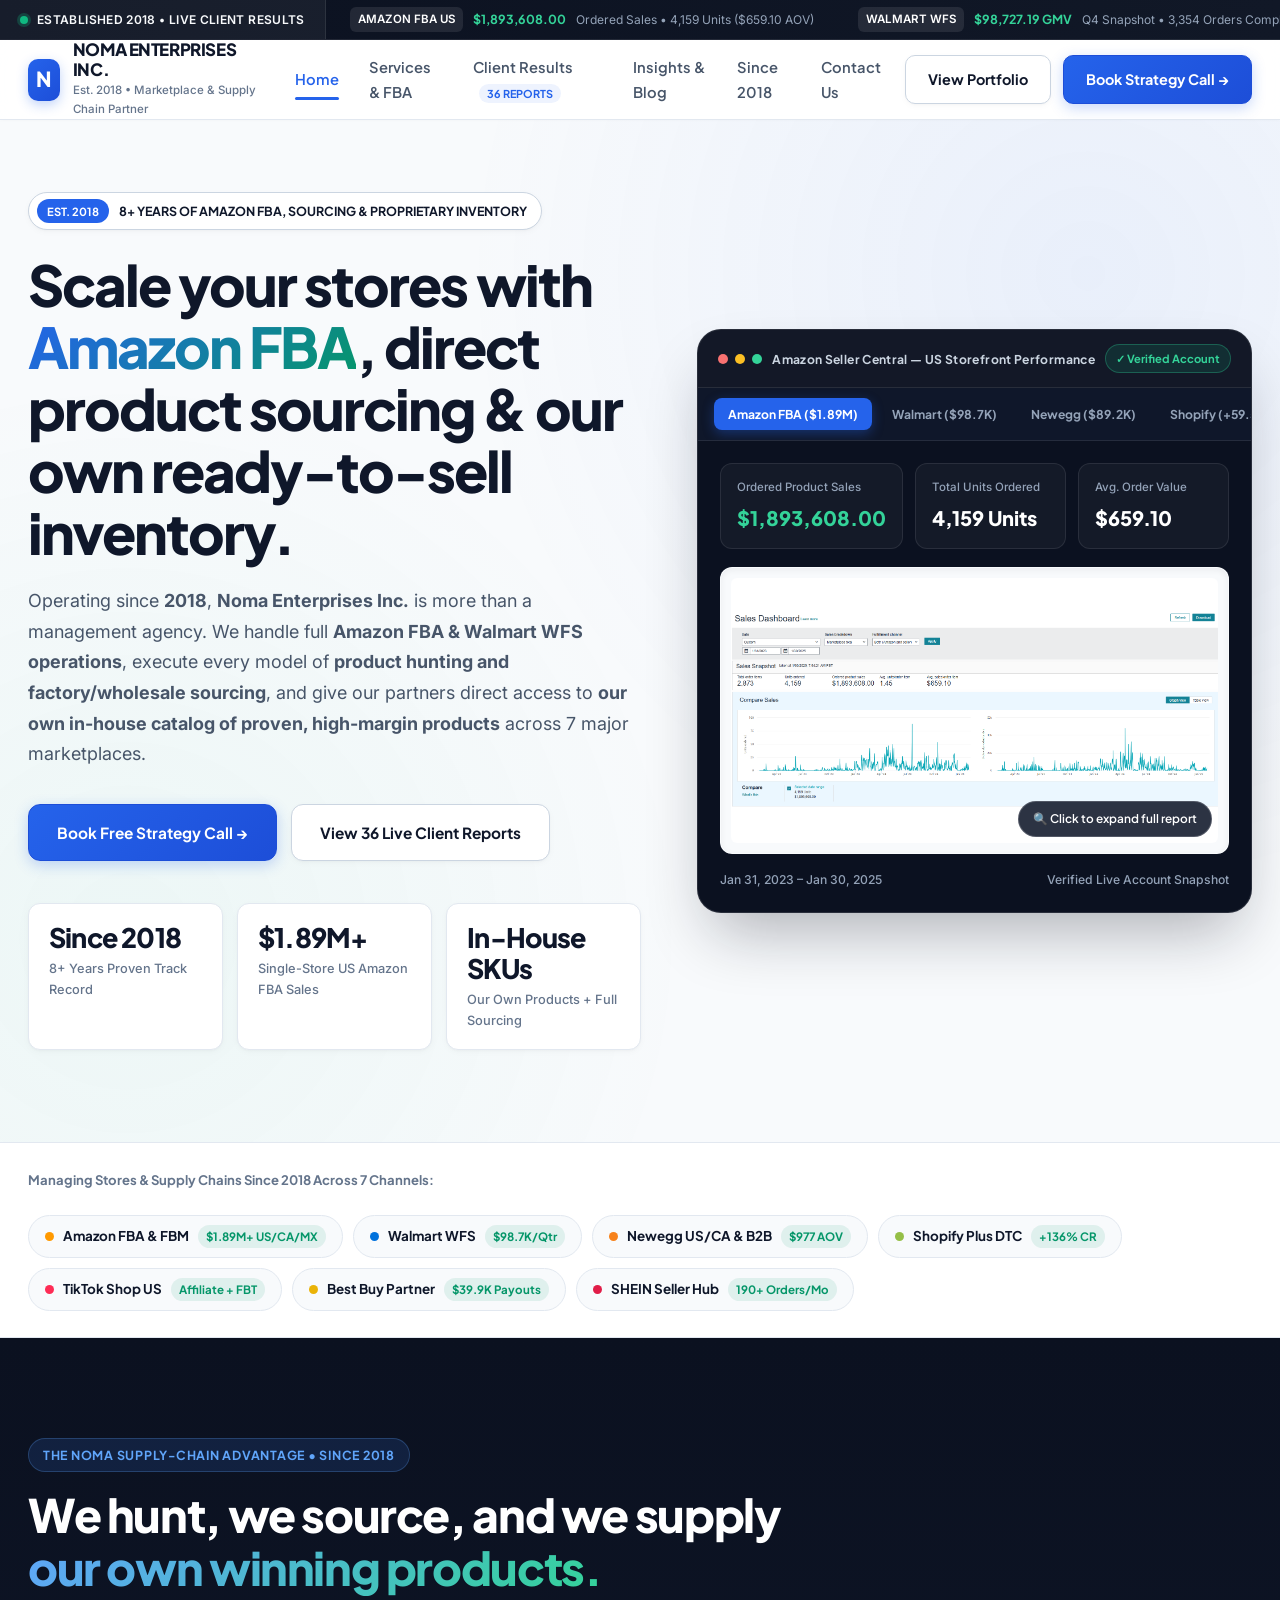
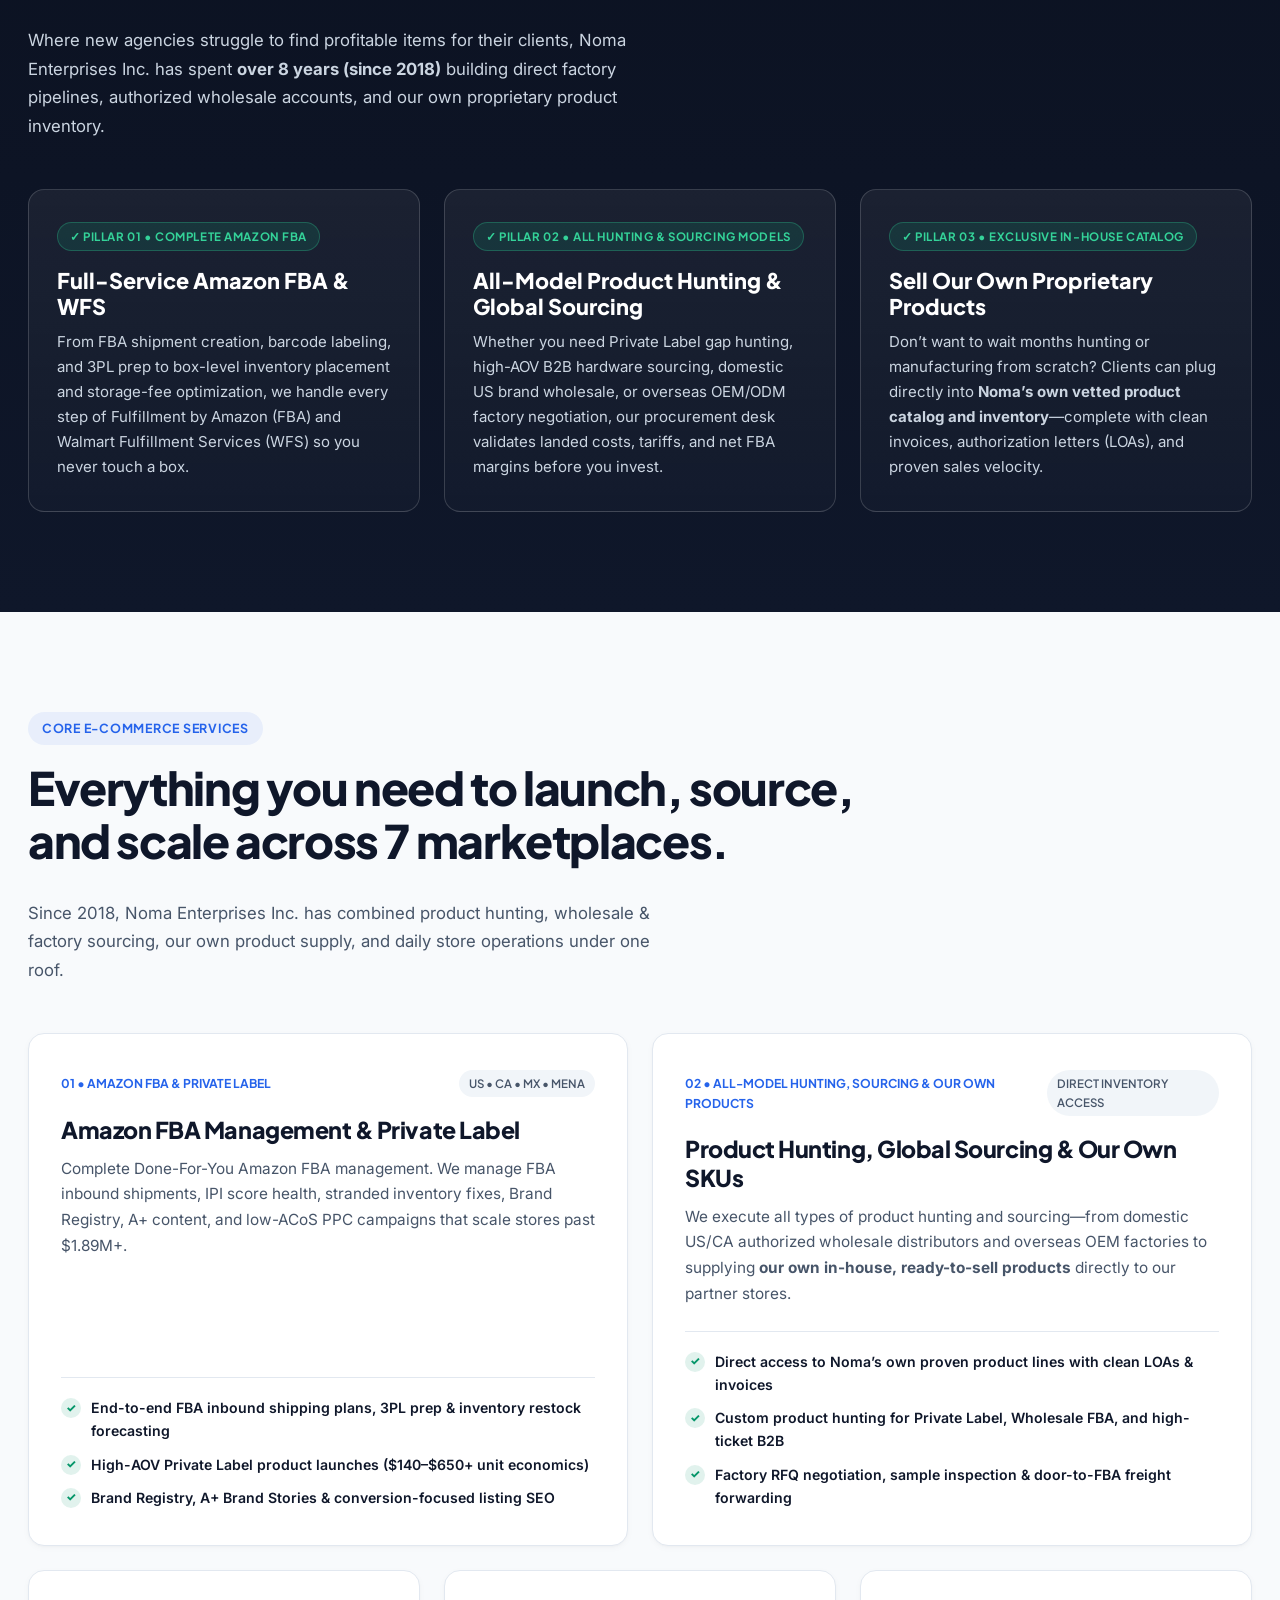
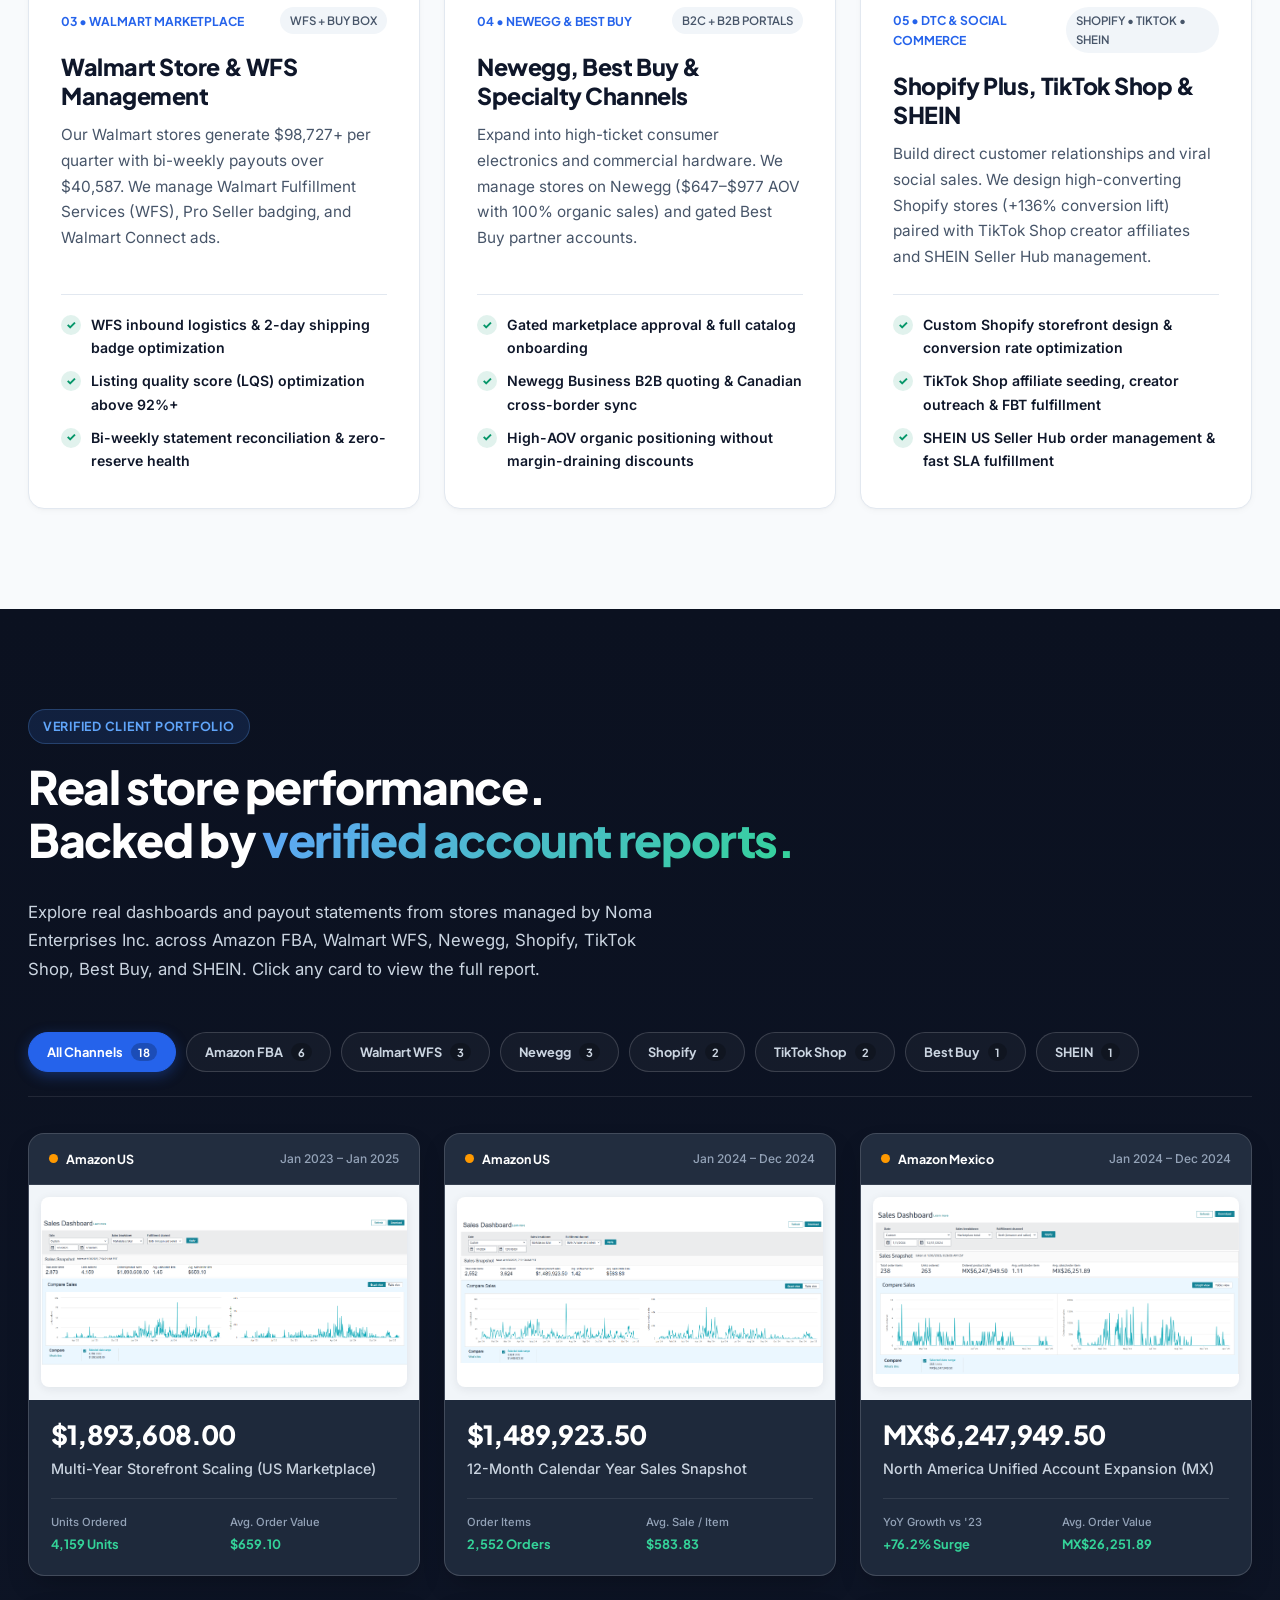
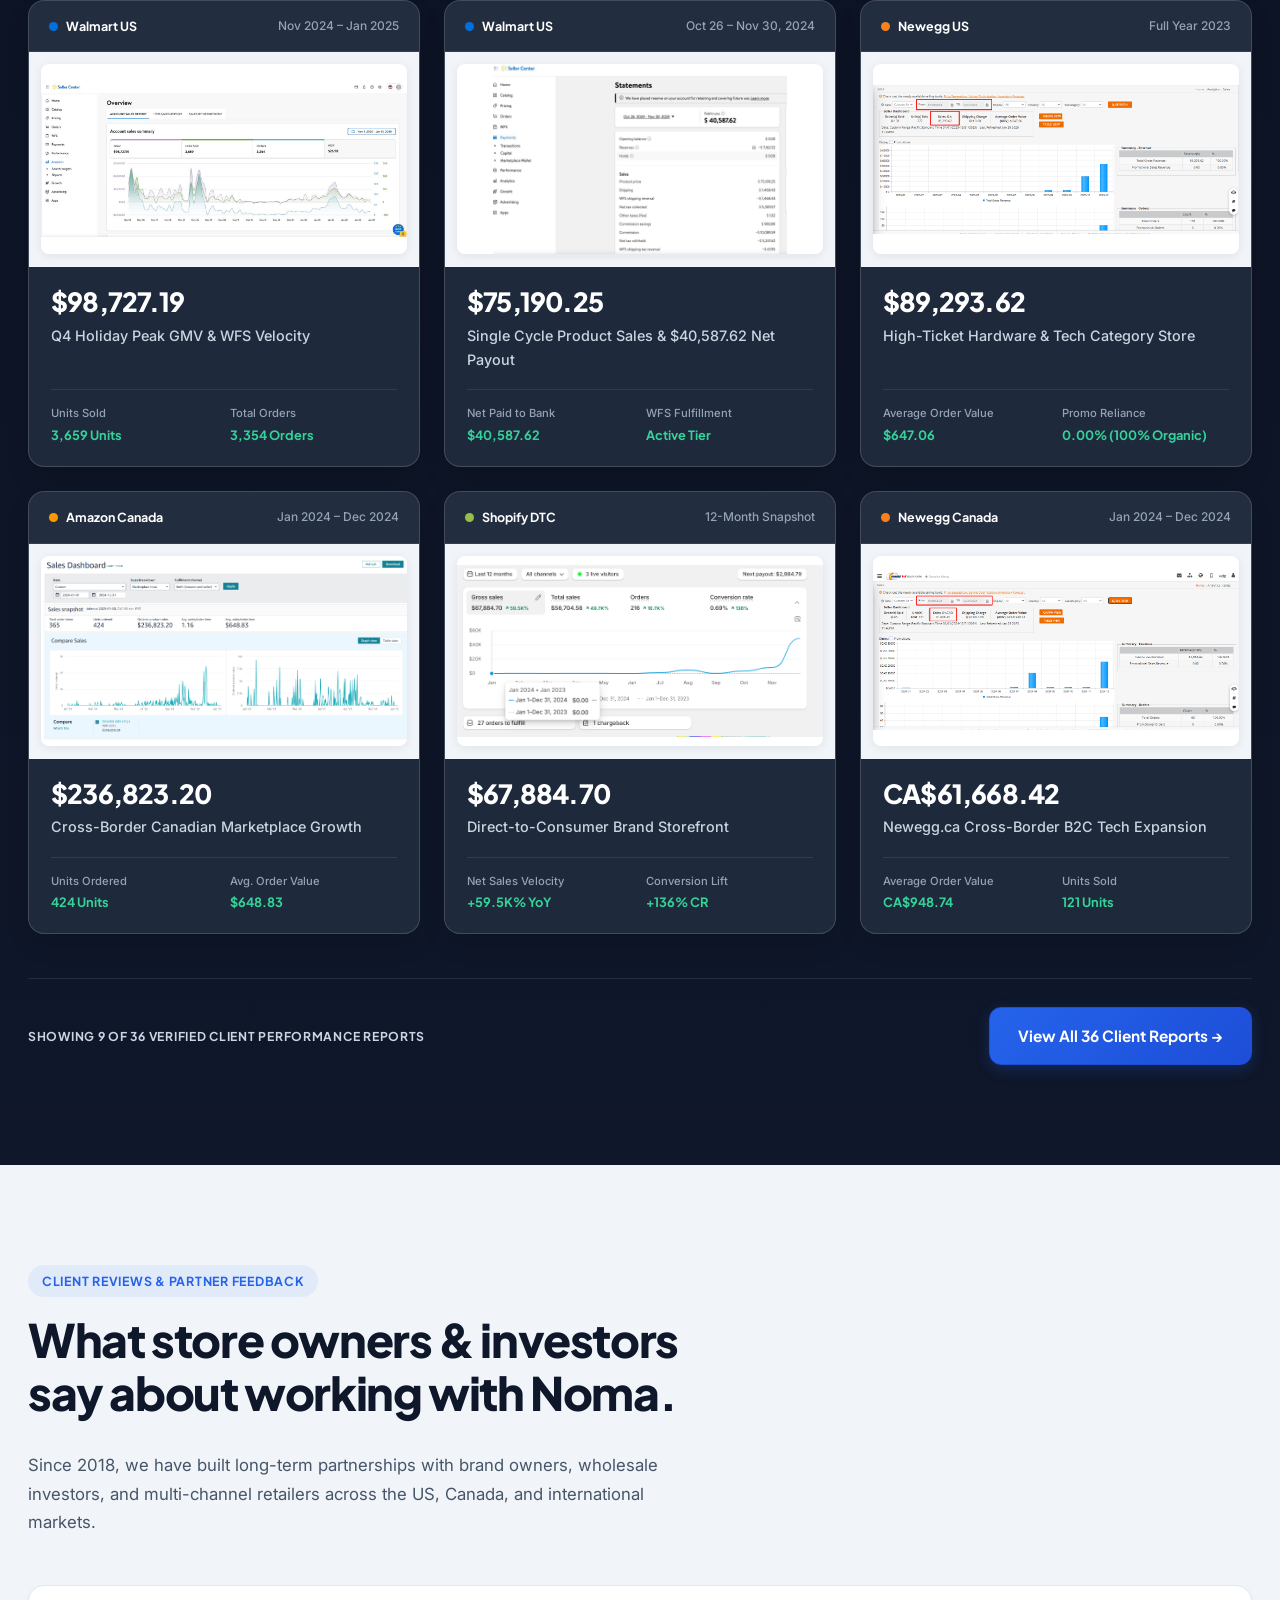
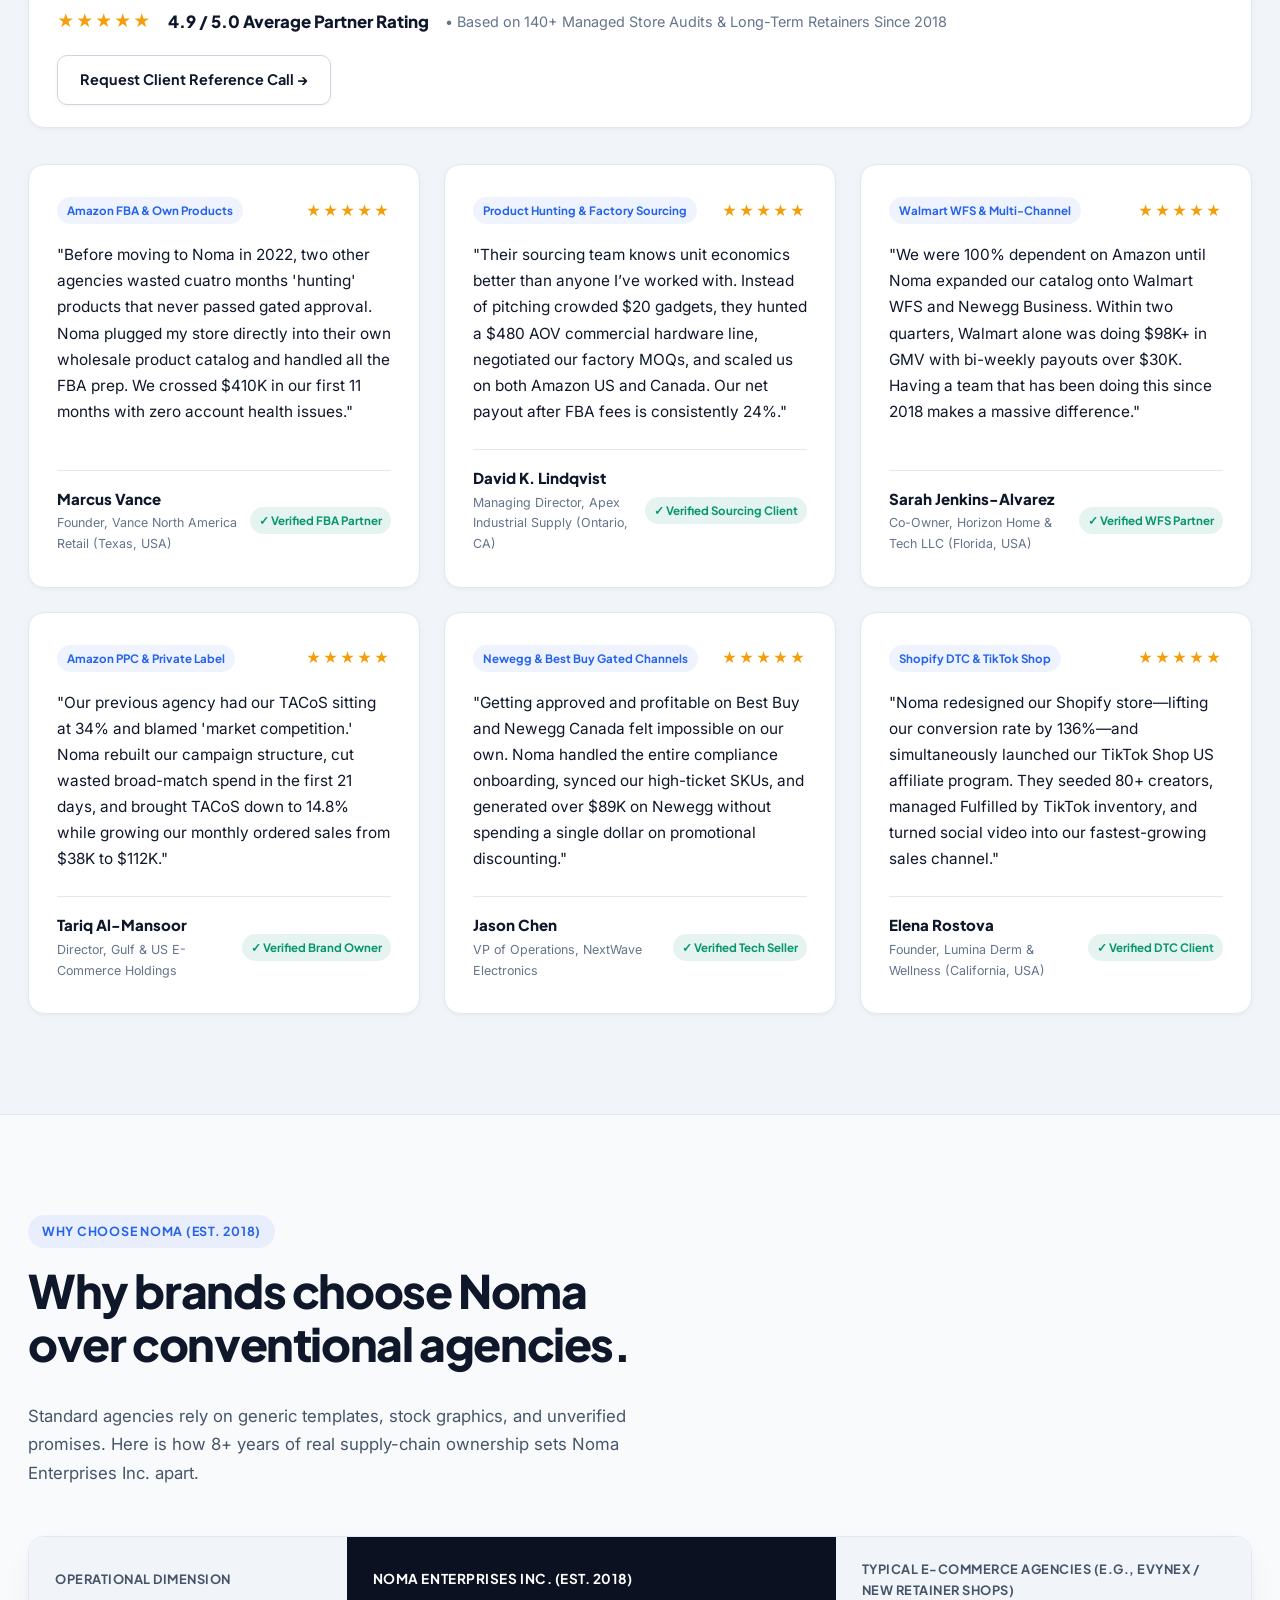
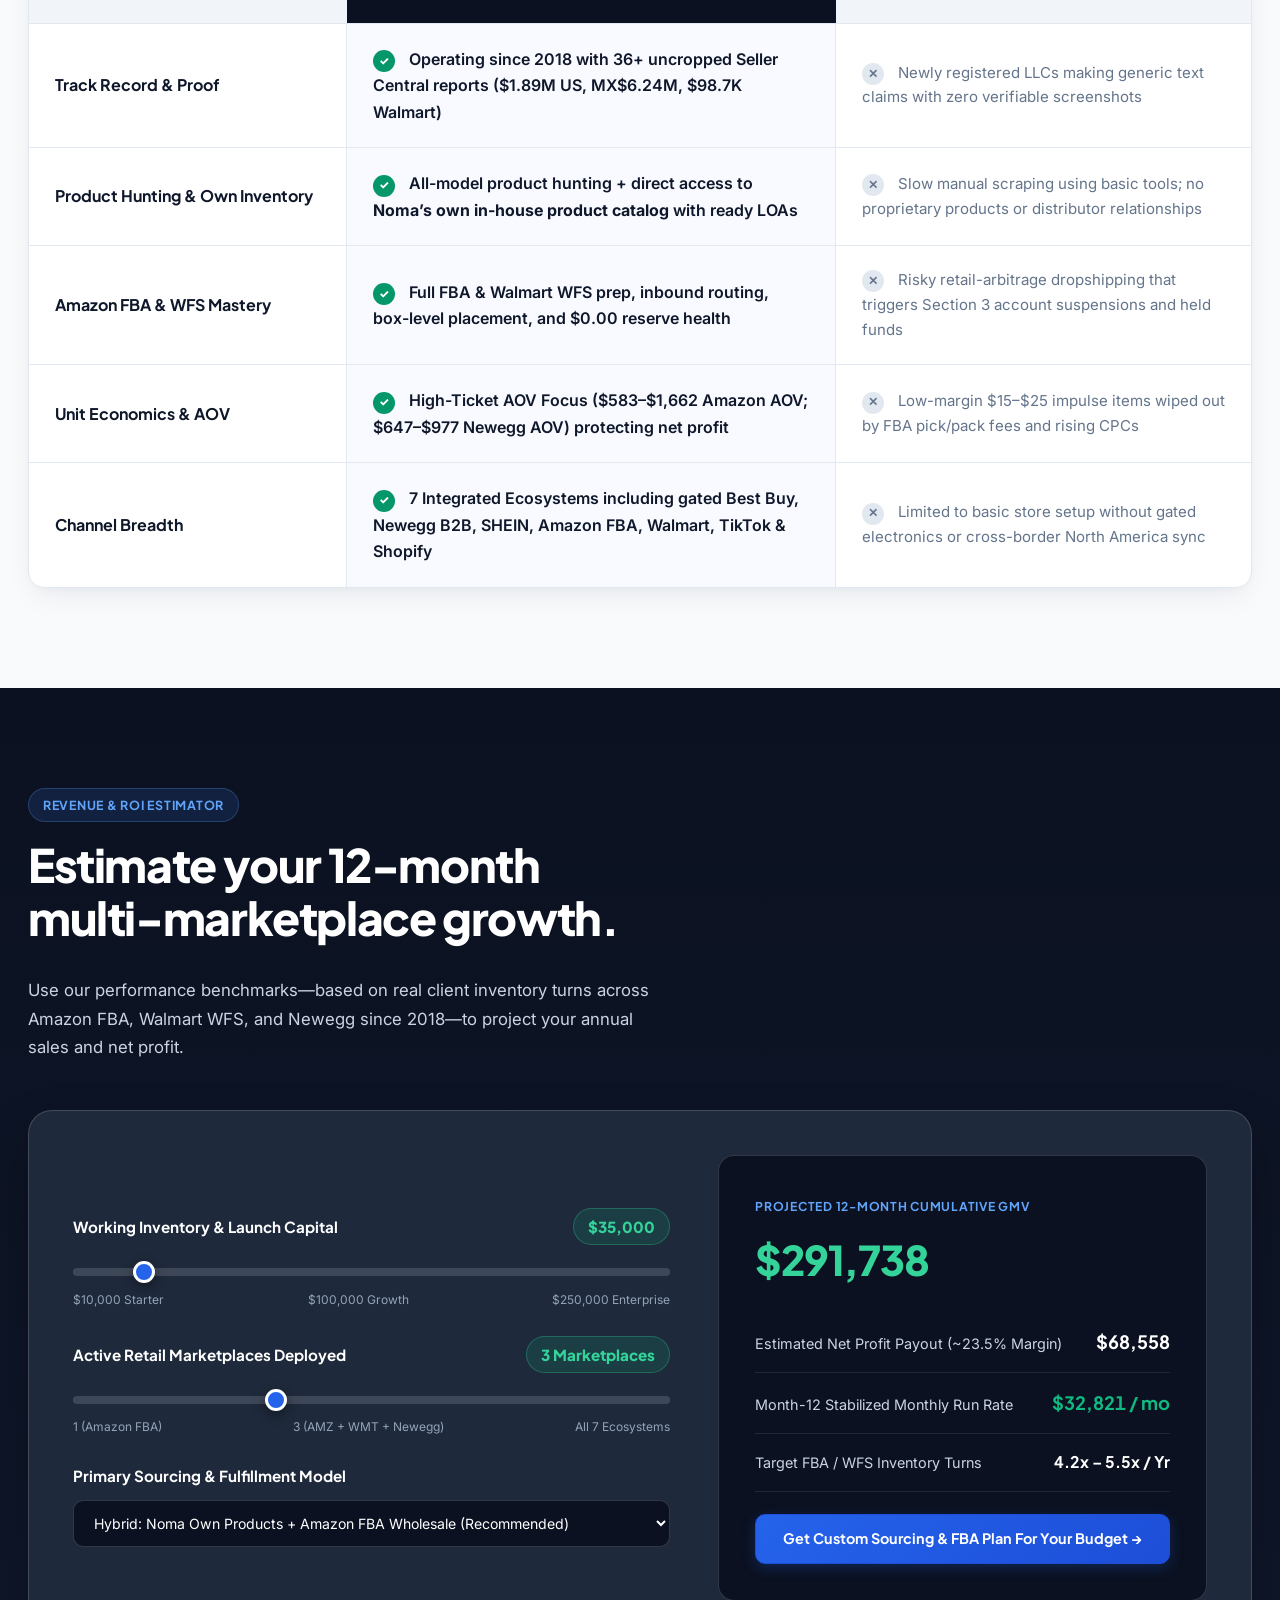
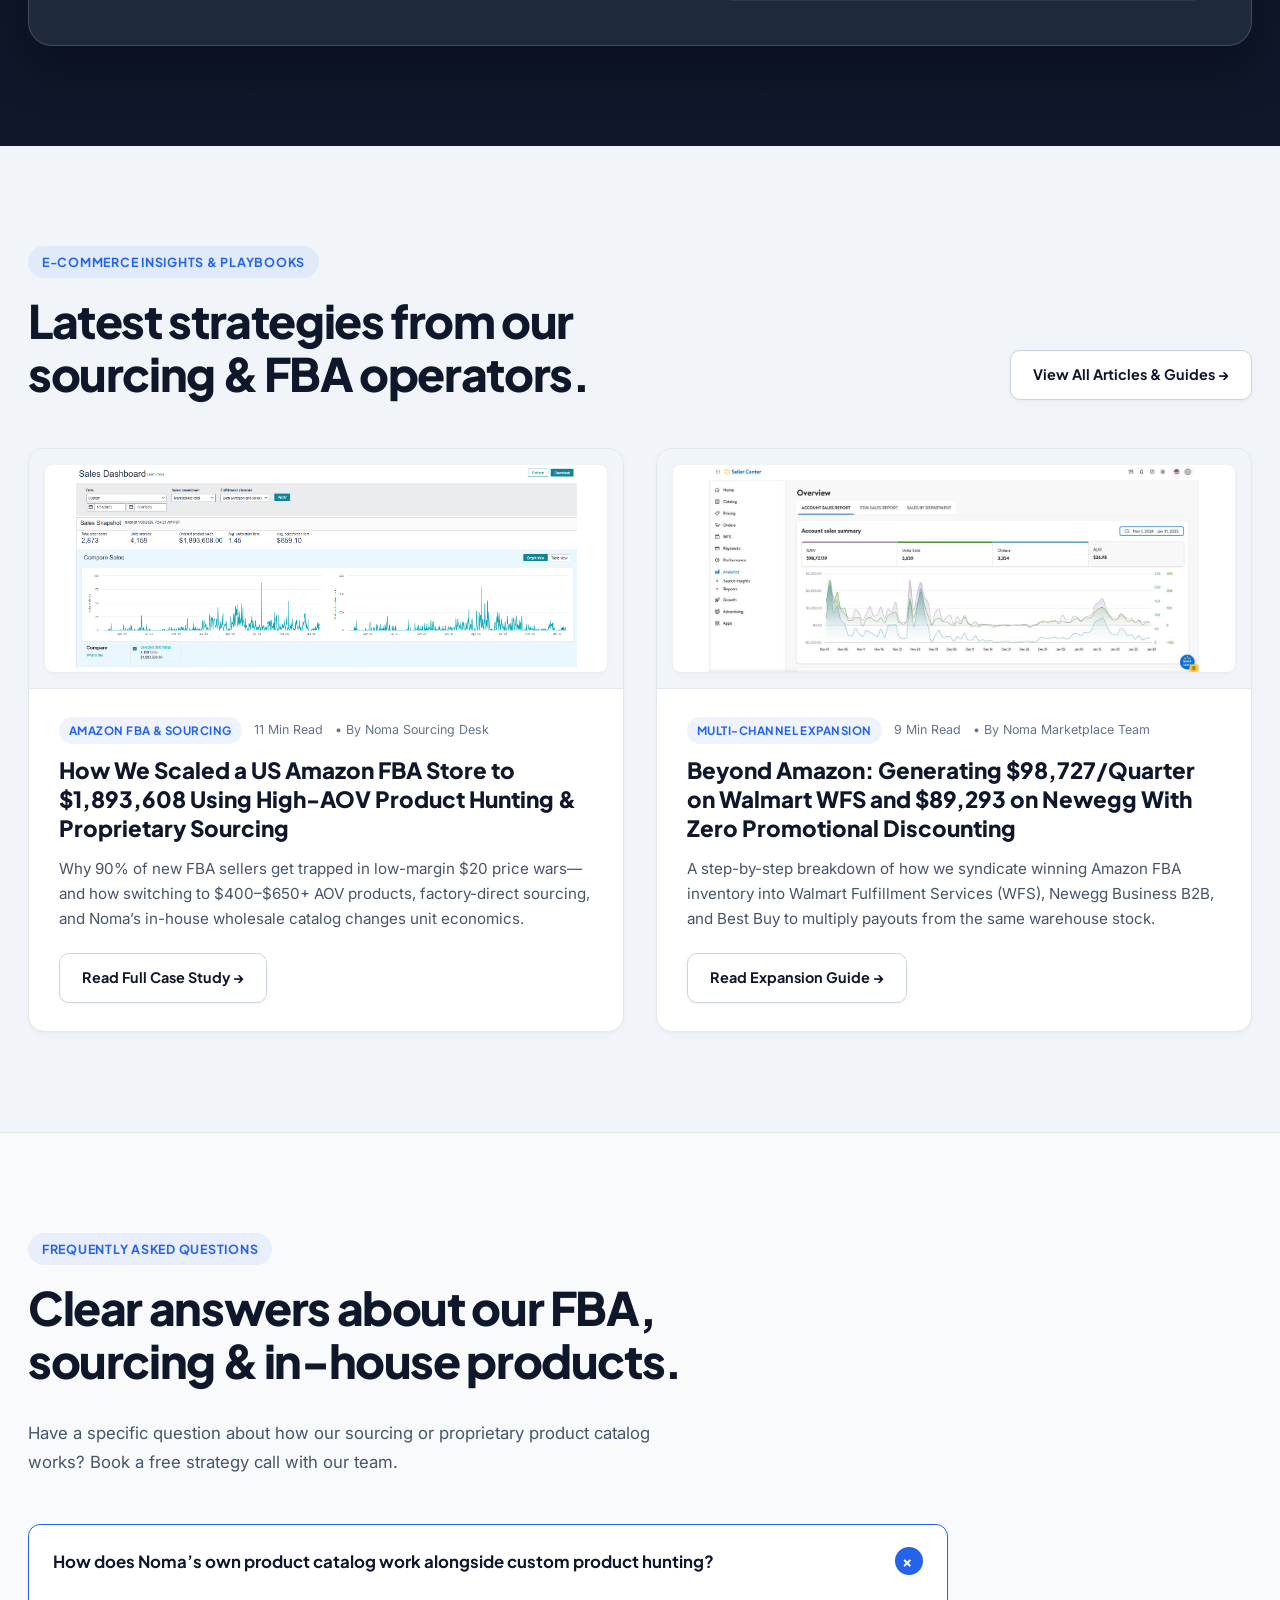
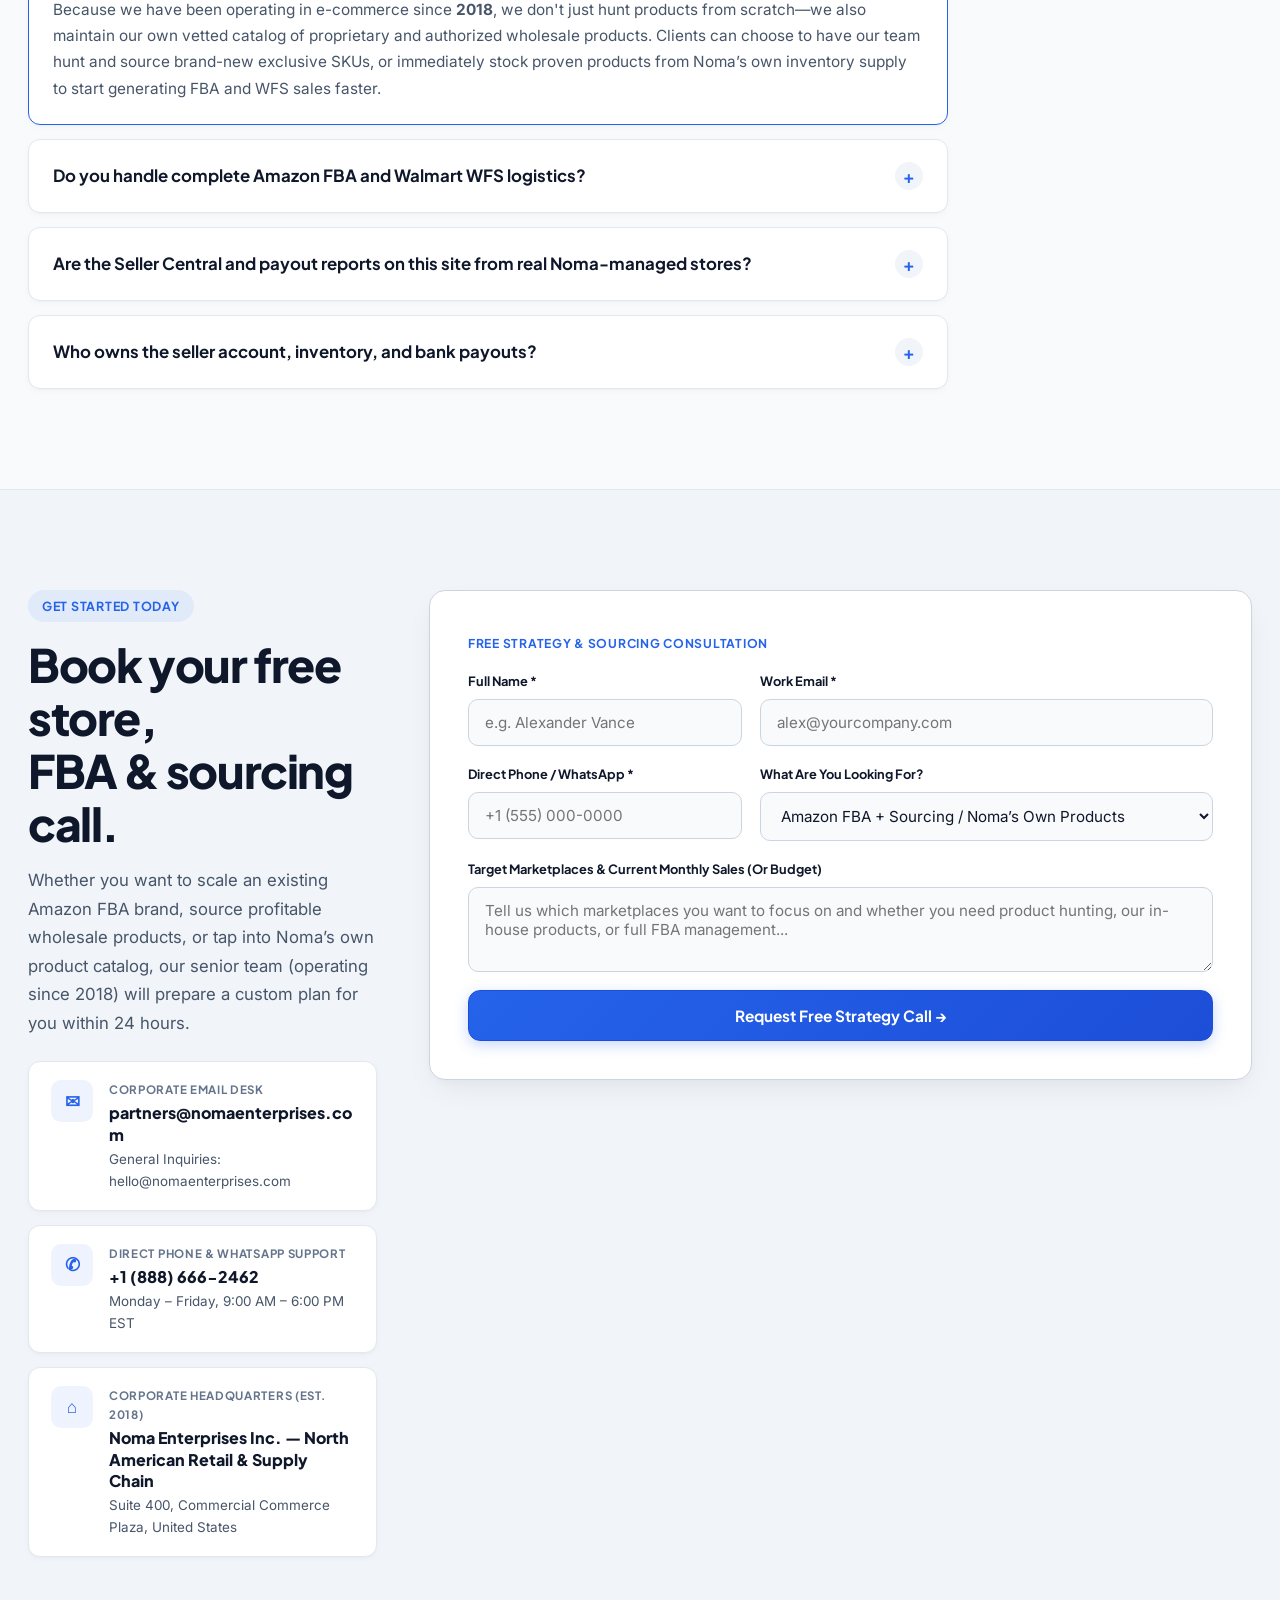
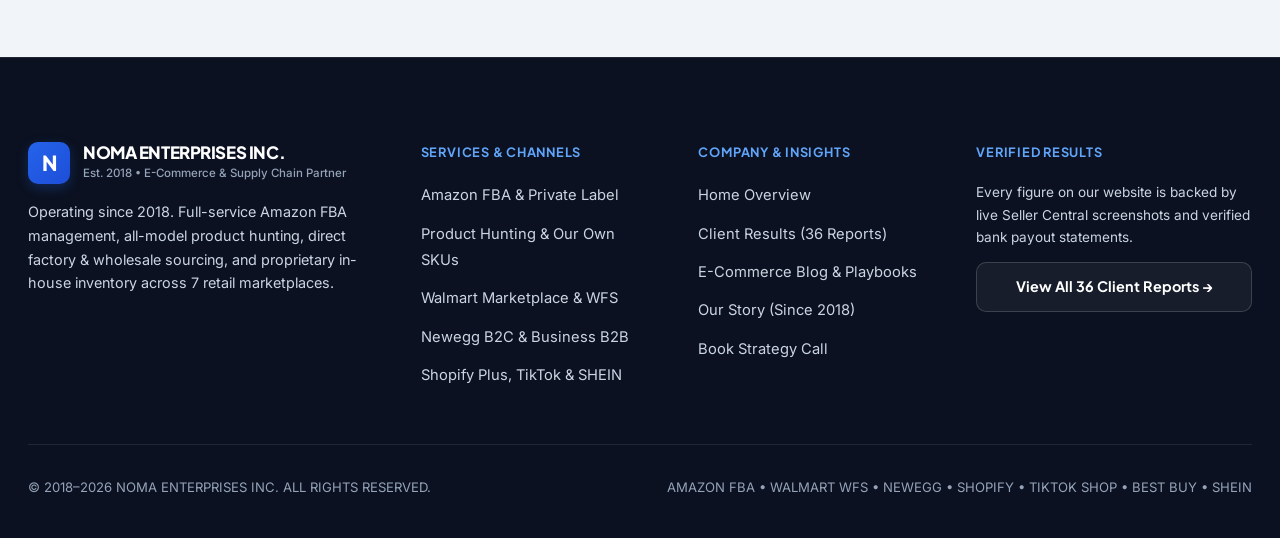
==== index.html @ 9e3e48c3 "Initial commit: Noma Enterprises Inc website (Est. 2018)" ====
<!DOCTYPE html>
<html lang="en">
<head>
  <meta charset="UTF-8" />
  <meta name="viewport" content="width=device-width, initial-scale=1.0" />
  <title>Noma Enterprises Inc. | Amazon FBA, Product Hunting, Sourcing &amp; Own Inventory Since 2018</title>
  <meta name="description" content="Established in 2018, Noma Enterprises Inc. scales profitable e-commerce stores across Amazon FBA, Walmart WFS, Newegg, Shopify, TikTok Shop, Best Buy, and SHEIN. Complete product hunting, global sourcing, and direct access to our own proprietary product catalog." />
  <link rel="canonical" href="https://nomaenterprises.com/" />
  <link rel="stylesheet" href="styles.css" />
  <script type="application/ld+json">
  {
    "@context": "https://schema.org",
    "@type": "Organization",
    "name": "Noma Enterprises Inc.",
    "foundingDate": "2018",
    "description": "Full-service e-commerce management, Amazon FBA, product hunting, global sourcing, and proprietary wholesale inventory supplier operating since 2018.",
    "aggregateRating": {
      "@type": "AggregateRating",
      "ratingValue": "4.9",
      "reviewCount": "142"
    }
  }
  </script>
</head>
<body>

  <!-- TOP LIVE SETTLEMENT TICKER BAR -->
  <div class="ledger-topbar" role="region" aria-label="Verified Client Performance Feed">
    <div class="ledger-topbar-badge">
      <span class="status-dot"></span>
      <span>ESTABLISHED 2018 • LIVE CLIENT RESULTS</span>
    </div>
    <div class="ticker-wrap">
      <div class="ticker-track">
        <span class="ticker-item"><span class="ticker-platform">AMAZON FBA US</span> <span class="ticker-val">$1,893,608.00</span> <span class="ticker-meta">Ordered Sales • 4,159 Units ($659.10 AOV)</span></span>
        <span class="ticker-item"><span class="ticker-platform">WALMART WFS</span> <span class="ticker-val">$98,727.19 GMV</span> <span class="ticker-meta">Q4 Snapshot • 3,354 Orders Completed</span></span>
        <span class="ticker-item"><span class="ticker-platform">AMAZON MX</span> <span class="ticker-val">MX$6,247,949.50</span> <span class="ticker-meta">FY 2024 • +76.2% YoY Expansion</span></span>
        <span class="ticker-item"><span class="ticker-platform">NEWEGG US</span> <span class="ticker-val">$89,293.62</span> <span class="ticker-meta">100% Organic Sales • $647.06 AOV</span></span>
        <span class="ticker-item"><span class="ticker-platform">SHOPIFY DTC</span> <span class="ticker-val">$67,884.70</span> <span class="ticker-meta">+59.5K% YoY Growth • +136% Conv. Rate</span></span>
        <span class="ticker-item"><span class="ticker-platform">AMAZON CA</span> <span class="ticker-val">$236,823.20</span> <span class="ticker-meta">Cross-Border FBA • $648.83 AOV</span></span>
        <span class="ticker-item"><span class="ticker-platform">BEST BUY</span> <span class="ticker-val">$39,997.46</span> <span class="ticker-meta">Gated Partner Settlements • $6,118.05 Peak Cycle</span></span>
        <span class="ticker-item"><span class="ticker-platform">TIKTOK SHOP</span> <span class="ticker-val">$20,498.18 GMV</span> <span class="ticker-meta">US Seller Center • $9,886.79 Paid Out</span></span>
        <!-- Duplicate for seamless loop -->
        <span class="ticker-item"><span class="ticker-platform">AMAZON FBA US</span> <span class="ticker-val">$1,893,608.00</span> <span class="ticker-meta">Ordered Sales • 4,159 Units ($659.10 AOV)</span></span>
        <span class="ticker-item"><span class="ticker-platform">WALMART WFS</span> <span class="ticker-val">$98,727.19 GMV</span> <span class="ticker-meta">Q4 Snapshot • 3,354 Orders Completed</span></span>
        <span class="ticker-item"><span class="ticker-platform">AMAZON MX</span> <span class="ticker-val">MX$6,247,949.50</span> <span class="ticker-meta">FY 2024 • +76.2% YoY Expansion</span></span>
      </div>
    </div>
  </div>

  <!-- SITE HEADER -->
  <header class="site-header">
    <div class="header-inner">
      <a href="index.html" class="brand-logo">
        <div class="brand-mark">N</div>
        <div class="brand-text">
          <span class="brand-name">NOMA ENTERPRISES INC.</span>
          <span class="brand-sub">Est. 2018 • Marketplace &amp; Supply Chain Partner</span>
        </div>
      </a>

      <nav class="main-nav" id="mainNav" aria-label="Main Navigation">
        <a href="index.html" class="nav-link active">Home</a>
        <a href="services.html" class="nav-link">Services &amp; FBA</a>
        <a href="portfolio.html" class="nav-link">Client Results <span class="nav-badge">36 REPORTS</span></a>
        <a href="blog.html" class="nav-link">Insights &amp; Blog</a>
        <a href="about.html" class="nav-link">Since 2018</a>
        <a href="contact.html" class="nav-link">Contact Us</a>
      </nav>

      <div class="header-actions">
        <a href="portfolio.html" class="btn btn-outline">View Portfolio</a>
        <a href="contact.html" class="btn btn-klein">Book Strategy Call →</a>
        <button class="mobile-menu-btn" id="mobileMenuBtn" aria-label="Toggle Menu">☰</button>
      </div>
    </div>
  </header>

  <!-- HERO SECTION -->
  <section class="hero-section">
    <div class="container">
      <div class="hero-grid">
        <!-- Left Column -->
        <div class="hero-copy">
          <div class="hero-eyebrow">
            <span class="code-pill">EST. 2018</span>
            <span>8+ YEARS OF AMAZON FBA, SOURCING &amp; PROPRIETARY INVENTORY</span>
          </div>

          <h1 class="hero-title">
            Scale your stores with <em>Amazon FBA</em>, direct product sourcing &amp; our own ready-to-sell inventory.
          </h1>

          <p class="hero-lead">
            Operating since <strong>2018</strong>, <strong>Noma Enterprises Inc.</strong> is more than a management agency. We handle full <strong>Amazon FBA &amp; Walmart WFS operations</strong>, execute every model of <strong>product hunting and factory/wholesale sourcing</strong>, and give our partners direct access to <strong>our own in-house catalog of proven, high-margin products</strong> across 7 major marketplaces.
          </p>

          <div class="hero-cta-row">
            <a href="contact.html" class="btn btn-klein btn-lg">Book Free Strategy Call →</a>
            <a href="portfolio.html" class="btn btn-outline btn-lg">View 36 Live Client Reports</a>
          </div>

          <!-- Clean KPI Cards -->
          <div class="hero-kpi-grid">
            <div class="hero-kpi-cell">
              <div class="hero-kpi-num">Since 2018</div>
              <div class="hero-kpi-label">8+ Years Proven Track Record</div>
            </div>
            <div class="hero-kpi-cell">
              <div class="hero-kpi-num">$1.89M+</div>
              <div class="hero-kpi-label">Single-Store US Amazon FBA Sales</div>
            </div>
            <div class="hero-kpi-cell">
              <div class="hero-kpi-num">In-House SKUs</div>
              <div class="hero-kpi-label">Our Own Products + Full Sourcing</div>
            </div>
          </div>
        </div>

        <!-- Right Column: Interactive Seller Central Proof Console -->
        <div class="proof-console">
          <div class="console-topbar">
            <div class="console-dots">
              <span></span><span></span><span></span>
            </div>
            <div class="console-title" id="consoleTitle">Amazon Seller Central — US Storefront Performance</div>
            <div class="console-verified-tag">✓ Verified Account</div>
          </div>

          <!-- Platform Switcher Tabs -->
          <div class="console-tabs" role="tablist">
            <button class="console-tab active" data-console="amazon" role="tab">Amazon FBA ($1.89M)</button>
            <button class="console-tab" data-console="walmart" role="tab">Walmart ($98.7K)</button>
            <button class="console-tab" data-console="newegg" role="tab">Newegg ($89.2K)</button>
            <button class="console-tab" data-console="shopify" role="tab">Shopify (+59.5K%)</button>
            <button class="console-tab" data-console="tiktok" role="tab">TikTok Shop</button>
          </div>

          <div class="console-body">
            <div class="console-metrics-bar">
              <div class="console-metric-box">
                <div class="console-metric-label" id="consoleM1Label">Ordered Product Sales</div>
                <div class="console-metric-val emerald" id="consoleM1Val">$1,893,608.00</div>
              </div>
              <div class="console-metric-box">
                <div class="console-metric-label" id="consoleM2Label">Total Units Ordered</div>
                <div class="console-metric-val" id="consoleM2Val">4,159 Units</div>
              </div>
              <div class="console-metric-box">
                <div class="console-metric-label" id="consoleM3Label">Avg. Order Value</div>
                <div class="console-metric-val" id="consoleM3Val">$659.10</div>
              </div>
            </div>

            <div class="console-screenshot-frame" id="consoleFrame" data-lightbox-src="assets/portfolio/amazon/amz-us-1893k-2yr.png" data-lightbox-caption="Amazon Seller Central — $1,893,608.00 Ordered Product Sales (2,873 Order Items / $659.10 AOV)">
              <img id="consoleImg" src="assets/portfolio/amazon/amz-us-1893k-2yr.png" alt="Amazon Seller Central $1,893,608.00 Sales Snapshot" />
              <div class="console-zoom-hint">
                <span>🔍 Click to expand full report</span>
              </div>
            </div>

            <div class="console-footer">
              <span id="consolePeriod">Jan 31, 2023 – Jan 30, 2025</span>
              <span id="consoleTrace">Verified Live Account Snapshot</span>
            </div>
          </div>
        </div>
      </div>
    </div>
  </section>

  <!-- 7-MARKETPLACE ECOSYSTEM BAR -->
  <section class="ecosystem-bar" aria-label="Supported Marketplaces">
    <div class="container">
      <div class="ecosystem-inner">
        <div class="ecosystem-label">Managing Stores &amp; Supply Chains Since 2018 Across 7 Channels:</div>
        <div class="ecosystem-pills">
          <a href="portfolio.html" class="platform-chip">
            <span class="platform-dot dot-amazon"></span> Amazon FBA &amp; FBM <span class="chip-vol">$1.89M+ US/CA/MX</span>
          </a>
          <a href="portfolio.html" class="platform-chip">
            <span class="platform-dot dot-walmart"></span> Walmart WFS <span class="chip-vol">$98.7K/Qtr</span>
          </a>
          <a href="portfolio.html" class="platform-chip">
            <span class="platform-dot dot-newegg"></span> Newegg US/CA &amp; B2B <span class="chip-vol">$977 AOV</span>
          </a>
          <a href="portfolio.html" class="platform-chip">
            <span class="platform-dot dot-shopify"></span> Shopify Plus DTC <span class="chip-vol">+136% CR</span>
          </a>
          <a href="portfolio.html" class="platform-chip">
            <span class="platform-dot dot-tiktok"></span> TikTok Shop US <span class="chip-vol">Affiliate + FBT</span>
          </a>
          <a href="portfolio.html" class="platform-chip">
            <span class="platform-dot dot-bestbuy"></span> Best Buy Partner <span class="chip-vol">$39.9K Payouts</span>
          </a>
          <a href="portfolio.html" class="platform-chip">
            <span class="platform-dot dot-shein"></span> SHEIN Seller Hub <span class="chip-vol">190+ Orders/Mo</span>
          </a>
        </div>
      </div>
    </div>
  </section>

  <!-- CORE ADVANTAGE SPOTLIGHT: SINCE 2018 + ALL HUNTING/SOURCING + OUR OWN PRODUCTS -->
  <section class="section-pad theme-dark" id="noma-advantage">
    <div class="container">
      <div class="section-header-split">
        <div>
          <div class="section-index">The Noma Supply-Chain Advantage • Since 2018</div>
          <h2 class="section-title">We hunt, we source, and we supply<br /><span class="serif-italic">our own winning products.</span></h2>
        </div>
        <div>
          <p class="section-subtitle">
            Where new agencies struggle to find profitable items for their clients, Noma Enterprises Inc. has spent <strong>over 8 years (since 2018)</strong> building direct factory pipelines, authorized wholesale accounts, and our own proprietary product inventory.
          </p>
        </div>
      </div>

      <div class="heritage-pillar-grid">
        <div class="heritage-card">
          <div class="heritage-card-badge">✓ Pillar 01 • Complete Amazon FBA</div>
          <h3>Full-Service Amazon FBA &amp; WFS</h3>
          <p>
            From FBA shipment creation, barcode labeling, and 3PL prep to box-level inventory placement and storage-fee optimization, we handle every step of Fulfillment by Amazon (FBA) and Walmart Fulfillment Services (WFS) so you never touch a box.
          </p>
        </div>

        <div class="heritage-card">
          <div class="heritage-card-badge">✓ Pillar 02 • All Hunting &amp; Sourcing Models</div>
          <h3>All-Model Product Hunting &amp; Global Sourcing</h3>
          <p>
            Whether you need Private Label gap hunting, high-AOV B2B hardware sourcing, domestic US brand wholesale, or overseas OEM/ODM factory negotiation, our procurement desk validates landed costs, tariffs, and net FBA margins before you invest.
          </p>
        </div>

        <div class="heritage-card">
          <div class="heritage-card-badge">✓ Pillar 03 • Exclusive In-House Catalog</div>
          <h3>Sell Our Own Proprietary Products</h3>
          <p>
            Don’t want to wait months hunting or manufacturing from scratch? Clients can plug directly into <strong>Noma’s own vetted product catalog and inventory</strong>—complete with clean invoices, authorization letters (LOAs), and proven sales velocity.
          </p>
        </div>
      </div>
    </div>
  </section>

  <!-- SECTION 01: ARCHITECTURAL CAPABILITIES & SERVICES MATRIX -->
  <section class="section-pad">
    <div class="container">
      <div class="section-header-split">
        <div>
          <div class="section-index">Core E-Commerce Services</div>
          <h2 class="section-title">Everything you need to launch, source,<br />and scale across 7 marketplaces.</h2>
        </div>
        <div>
          <p class="section-subtitle">
            Since 2018, Noma Enterprises Inc. has combined product hunting, wholesale &amp; factory sourcing, our own product supply, and daily store operations under one roof.
          </p>
        </div>
      </div>

      <div class="services-matrix">
        <!-- Service 01 -->
        <div class="service-cell span-6">
          <div>
            <div class="service-num">
              <span>01 • AMAZON FBA &amp; PRIVATE LABEL</span>
              <span class="service-tag">US • CA • MX • MENA</span>
            </div>
            <h3 class="service-title">Amazon FBA Management &amp; Private Label</h3>
            <p class="service-desc">
              Complete Done-For-You Amazon FBA management. We manage FBA inbound shipments, IPI score health, stranded inventory fixes, Brand Registry, A+ content, and low-ACoS PPC campaigns that scale stores past $1.89M+.
            </p>
          </div>
          <ul class="service-deliverables">
            <li>End-to-end FBA inbound shipping plans, 3PL prep &amp; inventory restock forecasting</li>
            <li>High-AOV Private Label product launches ($140–$650+ unit economics)</li>
            <li>Brand Registry, A+ Brand Stories &amp; conversion-focused listing SEO</li>
          </ul>
        </div>

        <!-- Service 02 -->
        <div class="service-cell span-6">
          <div>
            <div class="service-num">
              <span>02 • ALL-MODEL HUNTING, SOURCING &amp; OUR OWN PRODUCTS</span>
              <span class="service-tag">DIRECT INVENTORY ACCESS</span>
            </div>
            <h3 class="service-title">Product Hunting, Global Sourcing &amp; Our Own SKUs</h3>
            <p class="service-desc">
              We execute all types of product hunting and sourcing—from domestic US/CA authorized wholesale distributors and overseas OEM factories to supplying <strong>our own in-house, ready-to-sell products</strong> directly to our partner stores.
            </p>
          </div>
          <ul class="service-deliverables">
            <li>Direct access to Noma’s own proven product lines with clean LOAs &amp; invoices</li>
            <li>Custom product hunting for Private Label, Wholesale FBA, and high-ticket B2B</li>
            <li>Factory RFQ negotiation, sample inspection &amp; door-to-FBA freight forwarding</li>
          </ul>
        </div>

        <!-- Service 03 -->
        <div class="service-cell">
          <div>
            <div class="service-num">
              <span>03 • WALMART MARKETPLACE</span>
              <span class="service-tag">WFS + BUY BOX</span>
            </div>
            <h3 class="service-title">Walmart Store &amp; WFS Management</h3>
            <p class="service-desc">
              Our Walmart stores generate $98,727+ per quarter with bi-weekly payouts over $40,587. We manage Walmart Fulfillment Services (WFS), Pro Seller badging, and Walmart Connect ads.
            </p>
          </div>
          <ul class="service-deliverables">
            <li>WFS inbound logistics &amp; 2-day shipping badge optimization</li>
            <li>Listing quality score (LQS) optimization above 92%+</li>
            <li>Bi-weekly statement reconciliation &amp; zero-reserve health</li>
          </ul>
        </div>

        <!-- Service 04 -->
        <div class="service-cell">
          <div>
            <div class="service-num">
              <span>04 • NEWEGG &amp; BEST BUY</span>
              <span class="service-tag">B2C + B2B PORTALS</span>
            </div>
            <h3 class="service-title">Newegg, Best Buy &amp; Specialty Channels</h3>
            <p class="service-desc">
              Expand into high-ticket consumer electronics and commercial hardware. We manage stores on Newegg ($647–$977 AOV with 100% organic sales) and gated Best Buy partner accounts.
            </p>
          </div>
          <ul class="service-deliverables">
            <li>Gated marketplace approval &amp; full catalog onboarding</li>
            <li>Newegg Business B2B quoting &amp; Canadian cross-border sync</li>
            <li>High-AOV organic positioning without margin-draining discounts</li>
          </ul>
        </div>

        <!-- Service 05 -->
        <div class="service-cell">
          <div>
            <div class="service-num">
              <span>05 • DTC &amp; SOCIAL COMMERCE</span>
              <span class="service-tag">SHOPIFY • TIKTOK • SHEIN</span>
            </div>
            <h3 class="service-title">Shopify Plus, TikTok Shop &amp; SHEIN</h3>
            <p class="service-desc">
              Build direct customer relationships and viral social sales. We design high-converting Shopify stores (+136% conversion lift) paired with TikTok Shop creator affiliates and SHEIN Seller Hub management.
            </p>
          </div>
          <ul class="service-deliverables">
            <li>Custom Shopify storefront design &amp; conversion rate optimization</li>
            <li>TikTok Shop affiliate seeding, creator outreach &amp; FBT fulfillment</li>
            <li>SHEIN US Seller Hub order management &amp; fast SLA fulfillment</li>
          </ul>
        </div>
      </div>
    </div>
  </section>

  <!-- SECTION 02: VERIFIED PORTFOLIO PROOF VAULT -->
  <section class="section-pad theme-dark" id="proof-vault">
    <div class="container">
      <div class="section-header-split">
        <div>
          <div class="section-index">Verified Client Portfolio</div>
          <h2 class="section-title">Real store performance.<br />Backed by <span class="serif-italic">verified account reports.</span></h2>
        </div>
        <div>
          <p class="section-subtitle">
            Explore real dashboards and payout statements from stores managed by Noma Enterprises Inc. across Amazon FBA, Walmart WFS, Newegg, Shopify, TikTok Shop, Best Buy, and SHEIN. Click any card to view the full report.
          </p>
        </div>
      </div>

      <!-- Interactive Filter Bar -->
      <div class="vault-filter-bar" role="tablist" aria-label="Filter Portfolio by Marketplace">
        <button class="filter-btn active" data-filter="all">All Channels <span class="filter-count">18</span></button>
        <button class="filter-btn" data-filter="amazon">Amazon FBA <span class="filter-count">6</span></button>
        <button class="filter-btn" data-filter="walmart">Walmart WFS <span class="filter-count">3</span></button>
        <button class="filter-btn" data-filter="newegg">Newegg <span class="filter-count">3</span></button>
        <button class="filter-btn" data-filter="shopify">Shopify <span class="filter-count">2</span></button>
        <button class="filter-btn" data-filter="tiktok">TikTok Shop <span class="filter-count">2</span></button>
        <button class="filter-btn" data-filter="bestbuy">Best Buy <span class="filter-count">1</span></button>
        <button class="filter-btn" data-filter="shein">SHEIN <span class="filter-count">1</span></button>
      </div>

      <!-- Dynamic Portfolio Grid -->
      <div class="proof-grid" id="portfolioProofGrid" data-limit="9"></div>

      <div style="margin-top: 44px; display: flex; justify-content: space-between; align-items: center; flex-wrap: wrap; gap: 20px; padding-top: 28px; border-top: 1px solid var(--border-dark);">
        <div class="mono-tag" style="color: var(--ink-on-dark-secondary);">
          <span>Showing 9 of 36 verified client performance reports</span>
        </div>
        <a href="portfolio.html" class="btn btn-klein btn-lg">View All 36 Client Reports →</a>
      </div>
    </div>
  </section>

  <!-- SECTION 03: VERIFIED CLIENT REVIEWS & TESTIMONIALS -->
  <section class="section-pad" id="reviews" style="background: var(--bg-subtle); border-bottom: 1px solid var(--border-subtle);">
    <div class="container">
      <div class="section-header-split">
        <div>
          <div class="section-index">Client Reviews &amp; Partner Feedback</div>
          <h2 class="section-title">What store owners &amp; investors<br />say about working with Noma.</h2>
        </div>
        <div>
          <p class="section-subtitle">
            Since 2018, we have built long-term partnerships with brand owners, wholesale investors, and multi-channel retailers across the US, Canada, and international markets.
          </p>
        </div>
      </div>

      <div class="reviews-summary-bar">
        <div style="display:flex; align-items:center; gap:16px; flex-wrap:wrap;">
          <span class="rating-stars">★★★★★</span>
          <span style="font-family:var(--font-display); font-weight:800; font-size:1.05rem;">4.9 / 5.0 Average Partner Rating</span>
          <span style="color:var(--text-muted); font-size:0.9rem;">• Based on 140+ Managed Store Audits &amp; Long-Term Retainers Since 2018</span>
        </div>
        <a href="contact.html" class="btn btn-outline">Request Client Reference Call →</a>
      </div>

      <div class="reviews-grid">
        <!-- Review 1 -->
        <article class="review-card">
          <div>
            <div style="display:flex; justify-content:space-between; align-items:center;">
              <span class="review-service-pill">Amazon FBA &amp; Own Products</span>
              <span class="rating-stars" style="font-size:0.9rem;">★★★★★</span>
            </div>
            <p class="review-quote">
              "Before moving to Noma in 2022, two other agencies wasted cuatro months 'hunting' products that never passed gated approval. Noma plugged my store directly into their own wholesale product catalog and handled all the FBA prep. We crossed $410K in our first 11 months with zero account health issues."
            </p>
          </div>
          <div class="review-author">
            <div>
              <div class="review-author-name">Marcus Vance</div>
              <div class="review-author-role">Founder, Vance North America Retail (Texas, USA)</div>
            </div>
            <span class="review-verified">✓ Verified FBA Partner</span>
          </div>
        </article>

        <!-- Review 2 -->
        <article class="review-card">
          <div>
            <div style="display:flex; justify-content:space-between; align-items:center;">
              <span class="review-service-pill">Product Hunting &amp; Factory Sourcing</span>
              <span class="rating-stars" style="font-size:0.9rem;">★★★★★</span>
            </div>
            <p class="review-quote">
              "Their sourcing team knows unit economics better than anyone I’ve worked with. Instead of pitching crowded $20 gadgets, they hunted a $480 AOV commercial hardware line, negotiated our factory MOQs, and scaled us on both Amazon US and Canada. Our net payout after FBA fees is consistently 24%."
            </p>
          </div>
          <div class="review-author">
            <div>
              <div class="review-author-name">David K. Lindqvist</div>
              <div class="review-author-role">Managing Director, Apex Industrial Supply (Ontario, CA)</div>
            </div>
            <span class="review-verified">✓ Verified Sourcing Client</span>
          </div>
        </article>

        <!-- Review 3 -->
        <article class="review-card">
          <div>
            <div style="display:flex; justify-content:space-between; align-items:center;">
              <span class="review-service-pill">Walmart WFS &amp; Multi-Channel</span>
              <span class="rating-stars" style="font-size:0.9rem;">★★★★★</span>
            </div>
            <p class="review-quote">
              "We were 100% dependent on Amazon until Noma expanded our catalog onto Walmart WFS and Newegg Business. Within two quarters, Walmart alone was doing $98K+ in GMV with bi-weekly payouts over $30K. Having a team that has been doing this since 2018 makes a massive difference."
            </p>
          </div>
          <div class="review-author">
            <div>
              <div class="review-author-name">Sarah Jenkins-Alvarez</div>
              <div class="review-author-role">Co-Owner, Horizon Home &amp; Tech LLC (Florida, USA)</div>
            </div>
            <span class="review-verified">✓ Verified WFS Partner</span>
          </div>
        </article>

        <!-- Review 4 -->
        <article class="review-card">
          <div>
            <div style="display:flex; justify-content:space-between; align-items:center;">
              <span class="review-service-pill">Amazon PPC &amp; Private Label</span>
              <span class="rating-stars" style="font-size:0.9rem;">★★★★★</span>
            </div>
            <p class="review-quote">
              "Our previous agency had our TACoS sitting at 34% and blamed 'market competition.' Noma rebuilt our campaign structure, cut wasted broad-match spend in the first 21 days, and brought TACoS down to 14.8% while growing our monthly ordered sales from $38K to $112K."
            </p>
          </div>
          <div class="review-author">
            <div>
              <div class="review-author-name">Tariq Al-Mansoor</div>
              <div class="review-author-role">Director, Gulf &amp; US E-Commerce Holdings</div>
            </div>
            <span class="review-verified">✓ Verified Brand Owner</span>
          </div>
        </article>

        <!-- Review 5 -->
        <article class="review-card">
          <div>
            <div style="display:flex; justify-content:space-between; align-items:center;">
              <span class="review-service-pill">Newegg &amp; Best Buy Gated Channels</span>
              <span class="rating-stars" style="font-size:0.9rem;">★★★★★</span>
            </div>
            <p class="review-quote">
              "Getting approved and profitable on Best Buy and Newegg Canada felt impossible on our own. Noma handled the entire compliance onboarding, synced our high-ticket SKUs, and generated over $89K on Newegg without spending a single dollar on promotional discounting."
            </p>
          </div>
          <div class="review-author">
            <div>
              <div class="review-author-name">Jason Chen</div>
              <div class="review-author-role">VP of Operations, NextWave Electronics</div>
            </div>
            <span class="review-verified">✓ Verified Tech Seller</span>
          </div>
        </article>

        <!-- Review 6 -->
        <article class="review-card">
          <div>
            <div style="display:flex; justify-content:space-between; align-items:center;">
              <span class="review-service-pill">Shopify DTC &amp; TikTok Shop</span>
              <span class="rating-stars" style="font-size:0.9rem;">★★★★★</span>
            </div>
            <p class="review-quote">
              "Noma redesigned our Shopify store—lifting our conversion rate by 136%—and simultaneously launched our TikTok Shop US affiliate program. They seeded 80+ creators, managed Fulfilled by TikTok inventory, and turned social video into our fastest-growing sales channel."
            </p>
          </div>
          <div class="review-author">
            <div>
              <div class="review-author-name">Elena Rostova</div>
              <div class="review-author-role">Founder, Lumina Derm &amp; Wellness (California, USA)</div>
            </div>
            <span class="review-verified">✓ Verified DTC Client</span>
          </div>
        </article>
      </div>
    </div>
  </section>

  <!-- SECTION 04: WHY NOMA ENTERPRISES SURPASSES EVYNEX & TRADITIONAL AGENCIES -->
  <section class="section-pad">
    <div class="container">
      <div class="section-header-split">
        <div>
          <div class="section-index">Why Choose Noma (Est. 2018)</div>
          <h2 class="section-title">Why brands choose Noma<br />over conventional agencies.</h2>
        </div>
        <div>
          <p class="section-subtitle">
            Standard agencies rely on generic templates, stock graphics, and unverified promises. Here is how 8+ years of real supply-chain ownership sets Noma Enterprises Inc. apart.
          </p>
        </div>
      </div>

      <div class="comparison-table-wrap">
        <table class="comparison-table">
          <thead>
            <tr>
              <th>Operational Dimension</th>
              <th class="col-noma">NOMA ENTERPRISES INC. (EST. 2018)</th>
              <th>Typical E-Commerce Agencies (e.g., Evynex / New Retainer Shops)</th>
            </tr>
          </thead>
          <tbody>
            <tr>
              <td class="col-feature">Track Record &amp; Proof</td>
              <td class="col-noma"><span class="check-badge">✓</span> Operating since 2018 with 36+ uncropped Seller Central reports ($1.89M US, MX$6.24M, $98.7K Walmart)</td>
              <td class="col-generic"><span class="cross-badge">✕</span> Newly registered LLCs making generic text claims with zero verifiable screenshots</td>
            </tr>
            <tr>
              <td class="col-feature">Product Hunting &amp; Own Inventory</td>
              <td class="col-noma"><span class="check-badge">✓</span> All-model product hunting + direct access to <strong>Noma’s own in-house product catalog</strong> with ready LOAs</td>
              <td class="col-generic"><span class="cross-badge">✕</span> Slow manual scraping using basic tools; no proprietary products or distributor relationships</td>
            </tr>
            <tr>
              <td class="col-feature">Amazon FBA &amp; WFS Mastery</td>
              <td class="col-noma"><span class="check-badge">✓</span> Full FBA &amp; Walmart WFS prep, inbound routing, box-level placement, and $0.00 reserve health</td>
              <td class="col-generic"><span class="cross-badge">✕</span> Risky retail-arbitrage dropshipping that triggers Section 3 account suspensions and held funds</td>
            </tr>
            <tr>
              <td class="col-feature">Unit Economics &amp; AOV</td>
              <td class="col-noma"><span class="check-badge">✓</span> High-Ticket AOV Focus ($583–$1,662 Amazon AOV; $647–$977 Newegg AOV) protecting net profit</td>
              <td class="col-generic"><span class="cross-badge">✕</span> Low-margin $15–$25 impulse items wiped out by FBA pick/pack fees and rising CPCs</td>
            </tr>
            <tr>
              <td class="col-feature">Channel Breadth</td>
              <td class="col-noma"><span class="check-badge">✓</span> 7 Integrated Ecosystems including gated Best Buy, Newegg B2B, SHEIN, Amazon FBA, Walmart, TikTok &amp; Shopify</td>
              <td class="col-generic"><span class="cross-badge">✕</span> Limited to basic store setup without gated electronics or cross-border North America sync</td>
            </tr>
          </tbody>
        </table>
      </div>
    </div>
  </section>

  <!-- SECTION 05: INTERACTIVE MULTI-CHANNEL REVENUE & PAYOUT CALCULATOR -->
  <section class="section-pad theme-dark">
    <div class="container">
      <div class="section-header-split">
        <div>
          <div class="section-index">Revenue &amp; ROI Estimator</div>
          <h2 class="section-title">Estimate your 12-month<br />multi-marketplace growth.</h2>
        </div>
        <div>
          <p class="section-subtitle">
            Use our performance benchmarks—based on real client inventory turns across Amazon FBA, Walmart WFS, and Newegg since 2018—to project your annual sales and net profit.
          </p>
        </div>
      </div>

      <div class="calculator-box">
        <div>
          <div class="calc-control-group">
            <div class="calc-label-row">
              <span>Working Inventory &amp; Launch Capital</span>
              <span class="calc-val-pill" id="calcCapitalVal">$35,000</span>
            </div>
            <input type="range" class="calc-slider" id="calcCapital" min="10000" max="250000" step="5000" value="35000" />
            <div style="display:flex; justify-content:space-between; font-size:0.75rem; color:var(--ink-on-dark-muted); margin-top:6px;">
              <span>$10,000 Starter</span>
              <span>$100,000 Growth</span>
              <span>$250,000 Enterprise</span>
            </div>
          </div>

          <div class="calc-control-group">
            <div class="calc-label-row">
              <span>Active Retail Marketplaces Deployed</span>
              <span class="calc-val-pill" id="calcChannelsVal">3 Marketplaces</span>
            </div>
            <input type="range" class="calc-slider" id="calcChannels" min="1" max="7" step="1" value="3" />
            <div style="display:flex; justify-content:space-between; font-size:0.75rem; color:var(--ink-on-dark-muted); margin-top:6px;">
              <span>1 (Amazon FBA)</span>
              <span>3 (AMZ + WMT + Newegg)</span>
              <span>All 7 Ecosystems</span>
            </div>
          </div>

          <div class="calc-control-group" style="margin-bottom:0;">
            <div class="calc-label-row">
              <span>Primary Sourcing &amp; Fulfillment Model</span>
            </div>
            <select id="calcModel" class="form-select" style="width:100%; background:var(--bg-obsidian); color:#fff; border-color:var(--border-dark-strong); font-size:0.88rem;">
              <option value="1.28">Hybrid: Noma Own Products + Amazon FBA Wholesale (Recommended)</option>
              <option value="1.15">Authorized Brand Wholesale &amp; Walmart WFS Buy-Box Rotation</option>
              <option value="1.42">Custom Private Label Sourcing + Pan-North America (US/CA/MX)</option>
            </select>
          </div>
        </div>

        <div class="calc-output-panel">
          <div class="mono-tag" style="color:var(--accent-copper-light);">PROJECTED 12-MONTH CUMULATIVE GMV</div>
          <div class="calc-big-projection" id="calcGmvOut">$293,568</div>

          <div class="calc-output-row">
            <span style="color:var(--ink-on-dark-secondary); font-size:0.9rem;">Estimated Net Profit Payout (~23.5% Margin)</span>
            <strong class="mono-num" id="calcNetOut" style="color:#fff; font-size:1.15rem;">$68,988</strong>
          </div>
          <div class="calc-output-row">
            <span style="color:var(--ink-on-dark-secondary); font-size:0.9rem;">Month-12 Stabilized Monthly Run Rate</span>
            <strong class="mono-num" id="calcMonthlyOut" style="color:var(--accent-emerald-bright); font-size:1.15rem;">$33,026 / mo</strong>
          </div>
          <div class="calc-output-row">
            <span style="color:var(--ink-on-dark-secondary); font-size:0.9rem;">Target FBA / WFS Inventory Turns</span>
            <strong class="mono-num" style="color:#fff;">4.2x – 5.5x / Yr</strong>
          </div>

          <div style="margin-top:22px;">
            <a href="contact.html" class="btn btn-klein" style="width:100%;">Get Custom Sourcing &amp; FBA Plan For Your Budget →</a>
          </div>
        </div>
      </div>
    </div>
  </section>

  <!-- SECTION 06: INSIGHTS & ORGANIC TRAFFIC BLOG PREVIEW -->
  <section class="section-pad" style="background: var(--bg-subtle); border-bottom: 1px solid var(--border-subtle);">
    <div class="container">
      <div class="section-header-split">
        <div>
          <div class="section-index">E-Commerce Insights &amp; Playbooks</div>
          <h2 class="section-title">Latest strategies from our<br />sourcing &amp; FBA operators.</h2>
        </div>
        <div>
          <a href="blog.html" class="btn btn-outline">View All Articles &amp; Guides →</a>
        </div>
      </div>

      <div class="blog-grid">
        <!-- Blog Post 1 -->
        <article class="blog-card">
          <a href="blog-amazon-fba-product-hunting-sourcing-guide.html" class="blog-card-thumb">
            <img src="assets/portfolio/amazon/amz-us-1893k-2yr.png" alt="Amazon FBA Product Hunting and Sourcing Playbook" loading="lazy" />
          </a>
          <div class="blog-card-body">
            <div>
              <div class="blog-meta-row">
                <span class="blog-category-badge">Amazon FBA &amp; Sourcing</span>
                <span>11 Min Read</span>
                <span>• By Noma Sourcing Desk</span>
              </div>
              <a href="blog-amazon-fba-product-hunting-sourcing-guide.html">
                <h3 class="blog-card-title">How We Scaled a US Amazon FBA Store to $1,893,608 Using High-AOV Product Hunting &amp; Proprietary Sourcing</h3>
              </a>
              <p class="blog-card-excerpt">
                Why 90% of new FBA sellers get trapped in low-margin $20 price wars—and how switching to $400–$650+ AOV products, factory-direct sourcing, and Noma’s in-house wholesale catalog changes unit economics.
              </p>
            </div>
            <a href="blog-amazon-fba-product-hunting-sourcing-guide.html" class="btn btn-outline" style="align-self: flex-start;">Read Full Case Study →</a>
          </div>
        </article>

        <!-- Blog Post 2 -->
        <article class="blog-card">
          <a href="blog-walmart-wfs-newegg-multichannel-scaling.html" class="blog-card-thumb">
            <img src="assets/portfolio/walmart/wmt-gmv-98k-q4.jpg" alt="Walmart WFS and Newegg Multi-Channel Scaling Guide" loading="lazy" />
          </a>
          <div class="blog-card-body">
            <div>
              <div class="blog-meta-row">
                <span class="blog-category-badge">Multi-Channel Expansion</span>
                <span>9 Min Read</span>
                <span>• By Noma Marketplace Team</span>
              </div>
              <a href="blog-walmart-wfs-newegg-multichannel-scaling.html">
                <h3 class="blog-card-title">Beyond Amazon: Generating $98,727/Quarter on Walmart WFS and $89,293 on Newegg With Zero Promotional Discounting</h3>
              </a>
              <p class="blog-card-excerpt">
                A step-by-step breakdown of how we syndicate winning Amazon FBA inventory into Walmart Fulfillment Services (WFS), Newegg Business B2B, and Best Buy to multiply payouts from the same warehouse stock.
              </p>
            </div>
            <a href="blog-walmart-wfs-newegg-multichannel-scaling.html" class="btn btn-outline" style="align-self: flex-start;">Read Expansion Guide →</a>
          </div>
        </article>
      </div>
    </div>
  </section>

  <!-- SECTION 07: FREQUENTLY ASKED QUESTIONS -->
  <section class="section-pad">
    <div class="container">
      <div class="section-header-split">
        <div>
          <div class="section-index">Frequently Asked Questions</div>
          <h2 class="section-title">Clear answers about our FBA,<br />sourcing &amp; in-house products.</h2>
        </div>
        <div>
          <p class="section-subtitle">
            Have a specific question about how our sourcing or proprietary product catalog works? Book a free strategy call with our team.
          </p>
        </div>
      </div>

      <div class="faq-list">
        <div class="faq-item open">
          <button class="faq-trigger">
            <span>How does Noma’s own product catalog work alongside custom product hunting?</span>
            <span class="faq-icon">+</span>
          </button>
          <div class="faq-content" style="max-height: 260px;">
            <div class="faq-content-inner">
              Because we have been operating in e-commerce since <strong>2018</strong>, we don't just hunt products from scratch—we also maintain our own vetted catalog of proprietary and authorized wholesale products. Clients can choose to have our team hunt and source brand-new exclusive SKUs, or immediately stock proven products from Noma’s own inventory supply to start generating FBA and WFS sales faster.
            </div>
          </div>
        </div>

        <div class="faq-item">
          <button class="faq-trigger">
            <span>Do you handle complete Amazon FBA and Walmart WFS logistics?</span>
            <span class="faq-icon">+</span>
          </button>
          <div class="faq-content">
            <div class="faq-content-inner">
              Yes. We manage the entire Fulfillment by Amazon (FBA) and Walmart Fulfillment Services (WFS) workflow—including supplier pickup, 3PL inspection, FNSKU labeling, box-content routing, IPI storage score optimization, and bi-weekly settlement reconciliation.
            </div>
          </div>
        </div>

        <div class="faq-item">
          <button class="faq-trigger">
            <span>Are the Seller Central and payout reports on this site from real Noma-managed stores?</span>
            <span class="faq-icon">+</span>
          </button>
          <div class="faq-content">
            <div class="faq-content-inner">
              Yes. Every single report in our 36-report portfolio comes directly from accounts operated by our team across Amazon (US, Canada, Mexico, MENA), Walmart Seller Center, Newegg, Best Buy, TikTok Shop, Shopify, and SHEIN.
            </div>
          </div>
        </div>

        <div class="faq-item">
          <button class="faq-trigger">
            <span>Who owns the seller account, inventory, and bank payouts?</span>
            <span class="faq-icon">+</span>
          </button>
          <div class="faq-content">
            <div class="faq-content-inner">
              You retain 100% ownership of your business entity, marketplace seller accounts, brand trademarks, inventory, and bank payouts. All sales proceeds deposit directly from Amazon, Walmart, Newegg, or Shopify into your bank account.
            </div>
          </div>
        </div>
      </div>
    </div>
  </section>

  <!-- SECTION 08: EXECUTIVE CONSULTATION & STORE AUDIT CTA -->
  <section class="section-pad" style="background: var(--bg-subtle); border-top: 1px solid var(--border-subtle);">
    <div class="container">
      <div class="contact-split-grid">
        <div>
          <div class="section-index">Get Started Today</div>
          <h2 class="section-title">Book your free store,<br />FBA &amp; sourcing call.</h2>
          <p class="section-subtitle" style="margin-top:16px; margin-bottom:24px;">
            Whether you want to scale an existing Amazon FBA brand, source profitable wholesale products, or tap into Noma’s own product catalog, our senior team (operating since 2018) will prepare a custom plan for you within 24 hours.
          </p>

          <div class="contact-info-cards">
            <div class="contact-info-card">
              <div class="contact-info-icon">✉</div>
              <div>
                <div class="contact-info-label">Corporate Email Desk</div>
                <div class="contact-info-value">partners@nomaenterprises.com</div>
                <div class="contact-info-sub">General Inquiries: hello@nomaenterprises.com</div>
              </div>
            </div>

            <div class="contact-info-card">
              <div class="contact-info-icon">✆</div>
              <div>
                <div class="contact-info-label">Direct Phone &amp; WhatsApp Support</div>
                <div class="contact-info-value">+1 (888) 666-2462</div>
                <div class="contact-info-sub">Monday – Friday, 9:00 AM – 6:00 PM EST</div>
              </div>
            </div>

            <div class="contact-info-card">
              <div class="contact-info-icon">⌂</div>
              <div>
                <div class="contact-info-label">Corporate Headquarters (Est. 2018)</div>
                <div class="contact-info-value">Noma Enterprises Inc. — North American Retail &amp; Supply Chain</div>
                <div class="contact-info-sub">Suite 400, Commercial Commerce Plaza, United States</div>
              </div>
            </div>
          </div>
        </div>

        <div style="background:var(--bg-card-light); border:1px solid var(--border-light-strong); padding:38px; border-radius:var(--radius-md); box-shadow:var(--shadow-md);">
          <div class="mono-tag" style="color:var(--accent-klein); margin-bottom:18px;">FREE STRATEGY &amp; SOURCING CONSULTATION</div>
          <form class="noma-audit-form">
            <div class="form-grid">
              <div class="form-group">
                <label class="form-label">Full Name *</label>
                <input type="text" class="form-input" placeholder="e.g. Alexander Vance" required />
              </div>
              <div class="form-group">
                <label class="form-label">Work Email *</label>
                <input type="email" class="form-input" placeholder="alex@yourcompany.com" required />
              </div>
              <div class="form-group">
                <label class="form-label">Direct Phone / WhatsApp *</label>
                <input type="tel" class="form-input" placeholder="+1 (555) 000-0000" required />
              </div>
              <div class="form-group">
                <label class="form-label">What Are You Looking For?</label>
                <select class="form-select">
                  <option>Amazon FBA + Sourcing / Noma’s Own Products</option>
                  <option>Scale Existing Amazon / Walmart Store</option>
                  <option>Product Hunting &amp; Private Label Launch</option>
                  <option>Multi-Channel Expansion (Walmart / Newegg / Best Buy)</option>
                </select>
              </div>
              <div class="form-group full">
                <label class="form-label">Target Marketplaces &amp; Current Monthly Sales (Or Budget)</label>
                <textarea class="form-textarea" rows="3" placeholder="Tell us which marketplaces you want to focus on and whether you need product hunting, our in-house products, or full FBA management..."></textarea>
              </div>
              <div class="form-group full">
                <button type="submit" class="btn btn-klein btn-lg" style="width:100%;">Request Free Strategy Call →</button>
              </div>
            </div>
          </form>
        </div>
      </div>
    </div>
  </section>

  <!-- FOOTER -->
  <footer class="site-footer">
    <div class="container">
      <div class="footer-grid">
        <div>
          <div class="brand-logo" style="margin-bottom:16px;">
            <div class="brand-mark">N</div>
            <div class="brand-text">
              <span class="brand-name" style="color:#fff;">NOMA ENTERPRISES INC.</span>
              <span class="brand-sub" style="color:var(--ink-on-dark-muted);">Est. 2018 • E-Commerce &amp; Supply Chain Partner</span>
            </div>
          </div>
          <p style="color:var(--ink-on-dark-secondary); font-size:0.9rem; max-width:38ch; line-height:1.65;">
            Operating since 2018. Full-service Amazon FBA management, all-model product hunting, direct factory &amp; wholesale sourcing, and proprietary in-house inventory across 7 retail marketplaces.
          </p>
        </div>

        <div>
          <div class="footer-col-title">Services &amp; Channels</div>
          <ul class="footer-links">
            <li><a href="services.html#amazon">Amazon FBA &amp; Private Label</a></li>
            <li><a href="services.html#sourcing">Product Hunting &amp; Our Own SKUs</a></li>
            <li><a href="services.html#walmart">Walmart Marketplace &amp; WFS</a></li>
            <li><a href="services.html#newegg">Newegg B2C &amp; Business B2B</a></li>
            <li><a href="services.html#shopify">Shopify Plus, TikTok &amp; SHEIN</a></li>
          </ul>
        </div>

        <div>
          <div class="footer-col-title">Company &amp; Insights</div>
          <ul class="footer-links">
            <li><a href="index.html">Home Overview</a></li>
            <li><a href="portfolio.html">Client Results (36 Reports)</a></li>
            <li><a href="blog.html">E-Commerce Blog &amp; Playbooks</a></li>
            <li><a href="about.html">Our Story (Since 2018)</a></li>
            <li><a href="contact.html">Book Strategy Call</a></li>
          </ul>
        </div>

        <div>
          <div class="footer-col-title">Verified Results</div>
          <p style="color:var(--ink-on-dark-secondary); font-size:0.85rem; margin-bottom:14px;">
            Every figure on our website is backed by live Seller Central screenshots and verified bank payout statements.
          </p>
          <a href="portfolio.html" class="btn btn-outline-dark" style="width:100%;">View All 36 Client Reports →</a>
        </div>
      </div>

      <div class="footer-bottom">
        <span>© 2018–2026 NOMA ENTERPRISES INC. ALL RIGHTS RESERVED.</span>
        <span>AMAZON FBA • WALMART WFS • NEWEGG • SHOPIFY • TIKTOK SHOP • BEST BUY • SHEIN</span>
      </div>
    </div>
  </footer>

  <!-- LIGHTBOX MODAL FOR FULL-RES SCREENSHOTS -->
  <div class="lightbox-modal" id="lightboxModal" role="dialog" aria-modal="true" aria-label="Full Resolution Report Preview">
    <div class="lightbox-dialog">
      <div class="lightbox-header">
        <span class="lightbox-caption" id="lightboxCaption">Verified Seller Central Snapshot</span>
        <button class="lightbox-close" id="lightboxClose">ESC / CLOSE ✕</button>
      </div>
      <div class="lightbox-body">
        <img id="lightboxImg" src="" alt="Full resolution marketplace proof" />
      </div>
    </div>
  </div>

  <script src="script.js"></script>
</body>
</html>
---- styles.css ----
/* ============================================================================
   NOMA ENTERPRISES INC. — MODERN EXECUTIVE FINTECH & COMMERCE DESIGN SYSTEM
   Typography: Plus Jakarta Sans + Inter (Zero old-style serif, ultra-clean)
   Aesthetic: Crisp Daylight Alabaster (#F8FAFC), Deep Executive Navy (#0B1120),
              Royal Blue (#2563EB), & Emerald Growth (#059669)
   ============================================================================ */

@import url('https://fonts.googleapis.com/css2?family=Inter:wght@400;500;600;700&family=Plus+Jakarta+Sans:wght@500;600;700;800&display=swap');

:root {
  /* Clean Executive Light Surfaces */
  --bg-page: #F8FAFC;
  --bg-subtle: #F1F5F9;
  --bg-card: #FFFFFF;
  --border-subtle: #E2E8F0;
  --border-strong: #CBD5E1;

  /* Deep Executive Navy Surfaces */
  --bg-navy: #0B1120;
  --bg-navy-elevated: #111827;
  --bg-navy-card: #1E293B;
  --border-navy: rgba(255, 255, 255, 0.09);
  --border-navy-strong: rgba(255, 255, 255, 0.16);

  /* Crisp Typography Colors */
  --text-main: #0F172A;
  --text-body: #475569;
  --text-muted: #64748B;
  --text-white: #FFFFFF;
  --text-on-navy: #CBD5E1;
  --text-on-navy-muted: #94A3B8;

  /* Brand & Financial Accents */
  --brand-primary: #2563EB;
  --brand-primary-hover: #1D4ED8;
  --brand-primary-soft: rgba(37, 99, 235, 0.08);
  --brand-emerald: #059669;
  --brand-emerald-bright: #10B981;
  --brand-emerald-soft: rgba(16, 185, 129, 0.12);
  --brand-amber: #D97706;

  /* Modern Sans-Serif Font Stack (Clean, Corporate, Attractive) */
  --font-display: 'Plus Jakarta Sans', -apple-system, BlinkMacSystemFont, 'Segoe UI', sans-serif;
  --font-sans: 'Inter', -apple-system, BlinkMacSystemFont, 'Segoe UI', sans-serif;
  --font-num: 'Plus Jakarta Sans', sans-serif;

  /* Alias legacy variables so any inline styles look clean */
  --font-serif: var(--font-display);
  --font-mono: var(--font-sans);
  --bg-paper: var(--bg-page);
  --bg-paper-elevated: var(--bg-subtle);
  --bg-card-light: var(--bg-card);
  --border-light: var(--border-subtle);
  --border-light-strong: var(--border-strong);
  --bg-obsidian: var(--bg-navy);
  --bg-obsidian-elevated: var(--bg-navy-elevated);
  --bg-obsidian-card: var(--bg-navy-card);
  --border-dark: var(--border-navy);
  --border-dark-strong: var(--border-navy-strong);
  --ink-primary: var(--text-main);
  --ink-secondary: var(--text-body);
  --ink-muted: var(--text-muted);
  --ink-on-dark: var(--text-white);
  --ink-on-dark-secondary: var(--text-on-navy);
  --ink-on-dark-muted: var(--text-on-navy-muted);
  --accent-klein: var(--brand-primary);
  --accent-copper: var(--brand-primary);
  --accent-copper-light: #60A5FA;
  --accent-emerald: var(--brand-emerald);
  --accent-emerald-bright: var(--brand-emerald-bright);

  /* Layout & Soft Radii */
  --container-max: 1320px;
  --header-height: 80px;
  --radius-xs: 8px;
  --radius-sm: 12px;
  --radius-md: 16px;
  --radius-lg: 24px;
  --radius-pill: 9999px;

  /* Refined Shadows */
  --shadow-sm: 0 2px 8px -2px rgba(15, 23, 42, 0.05), 0 1px 3px -1px rgba(15, 23, 42, 0.04);
  --shadow-md: 0 12px 32px -8px rgba(15, 23, 42, 0.08), 0 4px 12px -4px rgba(15, 23, 42, 0.04);
  --shadow-lg: 0 24px 48px -12px rgba(15, 23, 42, 0.14);
  --shadow-blue: 0 10px 25px -5px rgba(37, 99, 235, 0.35);

  --ease-out: cubic-bezier(0.16, 1, 0.3, 1);
}

/* Reset & Base */
*, *::before, *::after {
  box-sizing: border-box;
  margin: 0;
  padding: 0;
}

html {
  scroll-behavior: smooth;
  font-size: 16px;
  -webkit-font-smoothing: antialiased;
  -moz-osx-font-smoothing: grayscale;
}

body {
  font-family: var(--font-sans);
  background-color: var(--bg-page);
  color: var(--text-main);
  line-height: 1.65;
  overflow-x: hidden;
}

::selection {
  background: var(--brand-primary);
  color: #FFFFFF;
}

img {
  max-width: 100%;
  height: auto;
  display: block;
}

a {
  color: inherit;
  text-decoration: none;
  transition: all 0.2s ease;
}

button, input, select, textarea {
  font-family: inherit;
  font-size: inherit;
  color: inherit;
  background: none;
  border: none;
}

button {
  cursor: pointer;
}

/* ============================================================================
   CLEAN TYPOGRAPHY & SECTION HEADERS
   ============================================================================ */

.container {
  max-width: var(--container-max);
  margin: 0 auto;
  padding: 0 28px;
}

@media (max-width: 768px) {
  .container {
    padding: 0 20px;
  }
}

.mono-tag {
  font-family: var(--font-display);
  font-size: 0.76rem;
  font-weight: 700;
  text-transform: uppercase;
  letter-spacing: 0.06em;
  display: inline-flex;
  align-items: center;
  gap: 8px;
}

.mono-num {
  font-family: var(--font-display);
  font-variant-numeric: tabular-nums;
  font-weight: 700;
}

.serif-italic {
  font-family: var(--font-display);
  font-style: normal;
  font-weight: 800;
  background: linear-gradient(135deg, #60A5FA 0%, #34D399 100%);
  -webkit-background-clip: text;
  -webkit-text-fill-color: transparent;
}

.section-index {
  font-family: var(--font-display);
  font-size: 0.78rem;
  font-weight: 700;
  letter-spacing: 0.06em;
  text-transform: uppercase;
  color: var(--brand-primary);
  background: var(--brand-primary-soft);
  padding: 6px 14px;
  border-radius: var(--radius-pill);
  display: inline-flex;
  align-items: center;
  gap: 8px;
  margin-bottom: 16px;
}

.theme-dark .section-index {
  color: #60A5FA;
  background: rgba(59, 130, 246, 0.14);
  border: 1px solid rgba(96, 165, 250, 0.25);
}

.section-title {
  font-family: var(--font-display);
  font-size: clamp(2.1rem, 3.6vw, 3.1rem);
  font-weight: 800;
  line-height: 1.15;
  letter-spacing: -0.03em;
  color: var(--text-main);
}

.theme-dark .section-title {
  color: #FFFFFF;
}

.section-subtitle {
  font-size: 1.05rem;
  color: var(--text-body);
  max-width: 58ch;
  line-height: 1.7;
  font-weight: 400;
}

.theme-dark .section-subtitle {
  color: var(--text-on-navy);
}

/* ============================================================================
   TOP ANNOUNCEMENT & LIVE RESULTS TICKER
   ============================================================================ */

.ledger-topbar {
  background: linear-gradient(90deg, #0B1120 0%, #111827 100%);
  color: var(--text-white);
  border-bottom: 1px solid var(--border-navy);
  font-family: var(--font-sans);
  font-size: 0.78rem;
  height: 40px;
  display: flex;
  align-items: center;
  overflow: hidden;
  position: relative;
  z-index: 1001;
}

.ledger-topbar-badge {
  background: rgba(255, 255, 255, 0.05);
  padding: 0 20px;
  height: 100%;
  display: flex;
  align-items: center;
  gap: 9px;
  border-right: 1px solid var(--border-navy);
  white-space: nowrap;
  z-index: 2;
  font-weight: 600;
  font-size: 0.75rem;
  letter-spacing: 0.03em;
  color: #F8FAFC;
}

.status-dot {
  width: 8px;
  height: 8px;
  border-radius: 50%;
  background-color: var(--brand-emerald-bright);
  box-shadow: 0 0 0 3px rgba(16, 185, 129, 0.25);
  animation: pulseDot 2.2s infinite ease-in-out;
}

@keyframes pulseDot {
  0%, 100% { opacity: 1; transform: scale(1); }
  50% { opacity: 0.6; transform: scale(0.92); }
}

.ticker-wrap {
  flex: 1;
  overflow: hidden;
  position: relative;
}

.ticker-track {
  display: flex;
  align-items: center;
  gap: 44px;
  width: max-content;
  animation: tickerScroll 48s linear infinite;
  padding-left: 24px;
}

.ticker-track:hover {
  animation-play-state: paused;
}

@keyframes tickerScroll {
  0% { transform: translateX(0); }
  100% { transform: translateX(-50%); }
}

.ticker-item {
  display: inline-flex;
  align-items: center;
  gap: 10px;
  white-space: nowrap;
  color: var(--text-on-navy);
}

.ticker-platform {
  color: #FFFFFF;
  font-weight: 600;
  font-size: 0.72rem;
  padding: 3px 8px;
  background: rgba(255, 255, 255, 0.09);
  border-radius: 6px;
}

.ticker-val {
  color: #34D399;
  font-weight: 700;
  font-family: var(--font-display);
}

.ticker-meta {
  color: var(--text-on-navy-muted);
  font-size: 0.75rem;
}

/* ============================================================================
   NAVIGATION HEADER
   ============================================================================ */

.site-header {
  position: sticky;
  top: 0;
  z-index: 1000;
  height: var(--header-height);
  background: rgba(255, 255, 255, 0.88);
  backdrop-filter: blur(16px);
  -webkit-backdrop-filter: blur(16px);
  border-bottom: 1px solid var(--border-subtle);
  box-shadow: 0 1px 3px rgba(15, 23, 42, 0.02);
}

.header-inner {
  max-width: var(--container-max);
  margin: 0 auto;
  padding: 0 28px;
  height: 100%;
  display: flex;
  align-items: center;
  justify-content: space-between;
  gap: 24px;
}

.brand-logo {
  display: flex;
  align-items: center;
  gap: 13px;
}

.brand-mark {
  width: 42px;
  height: 42px;
  background: linear-gradient(135deg, #2563EB 0%, #1D4ED8 100%);
  color: #FFFFFF;
  display: grid;
  place-items: center;
  font-family: var(--font-display);
  font-weight: 800;
  font-size: 1.3rem;
  border-radius: 10px;
  box-shadow: 0 4px 12px rgba(37, 99, 235, 0.28);
}

.brand-text {
  display: flex;
  flex-direction: column;
}

.brand-name {
  font-family: var(--font-display);
  font-weight: 800;
  font-size: 1.06rem;
  letter-spacing: -0.025em;
  line-height: 1.15;
  color: var(--text-main);
}

.brand-sub {
  font-family: var(--font-sans);
  font-size: 0.72rem;
  font-weight: 500;
  color: var(--text-muted);
  margin-top: 2px;
}

.main-nav {
  display: flex;
  align-items: center;
  gap: 30px;
}

.nav-link {
  font-family: var(--font-display);
  font-size: 0.92rem;
  font-weight: 600;
  color: var(--text-body);
  position: relative;
  padding: 8px 0;
}

.nav-link:hover,
.nav-link.active {
  color: var(--brand-primary);
}

.nav-link.active::after {
  content: "";
  position: absolute;
  left: 0;
  right: 0;
  bottom: 0;
  height: 2.5px;
  border-radius: 2px;
  background: var(--brand-primary);
}

.nav-badge {
  font-family: var(--font-display);
  font-size: 0.68rem;
  background: var(--brand-primary-soft);
  color: var(--brand-primary);
  padding: 3px 8px;
  border-radius: var(--radius-pill);
  margin-left: 6px;
  font-weight: 700;
}

.header-actions {
  display: flex;
  align-items: center;
  gap: 12px;
}

/* Polished Modern Buttons */
.btn {
  display: inline-flex;
  align-items: center;
  justify-content: center;
  gap: 10px;
  padding: 12px 22px;
  font-family: var(--font-display);
  font-size: 0.9rem;
  font-weight: 700;
  border-radius: 10px;
  transition: all 0.22s var(--ease-out);
  white-space: nowrap;
}

.btn-primary {
  background: var(--bg-navy);
  color: #FFFFFF;
  border: 1px solid var(--bg-navy);
}

.btn-primary:hover {
  background: var(--brand-primary);
  border-color: var(--brand-primary);
  transform: translateY(-1px);
  box-shadow: var(--shadow-blue);
}

.btn-klein {
  background: linear-gradient(135deg, #2563EB 0%, #1D4ED8 100%);
  color: #FFFFFF;
  border: 1px solid #1D4ED8;
  box-shadow: 0 4px 14px rgba(37, 99, 235, 0.25);
}

.btn-klein:hover {
  background: linear-gradient(135deg, #1D4ED8 0%, #1E40AF 100%);
  transform: translateY(-2px);
  box-shadow: var(--shadow-blue);
}

.btn-outline {
  background: #FFFFFF;
  color: var(--text-main);
  border: 1px solid var(--border-strong);
  box-shadow: var(--shadow-sm);
}

.btn-outline:hover {
  border-color: var(--brand-primary);
  color: var(--brand-primary);
  transform: translateY(-1px);
}

.btn-outline-dark {
  background: rgba(255, 255, 255, 0.05);
  color: #FFFFFF;
  border: 1px solid var(--border-navy-strong);
}

.btn-outline-dark:hover {
  border-color: #60A5FA;
  background: rgba(255, 255, 255, 0.1);
}

.btn-lg {
  padding: 15px 28px;
  font-size: 0.96rem;
  border-radius: 12px;
}

.mobile-menu-btn {
  display: none;
  width: 42px;
  height: 42px;
  border: 1px solid var(--border-strong);
  border-radius: 10px;
  align-items: center;
  justify-content: center;
  background: #fff;
}

@media (max-width: 1024px) {
  .main-nav {
    display: none;
  }
  .main-nav.open {
    display: flex;
    flex-direction: column;
    position: absolute;
    top: var(--header-height);
    left: 0;
    right: 0;
    background: #FFFFFF;
    border-bottom: 1px solid var(--border-strong);
    padding: 24px 28px;
    gap: 16px;
    align-items: flex-start;
    box-shadow: var(--shadow-lg);
  }
  .mobile-menu-btn {
    display: inline-flex;
  }
}

/* ============================================================================
   HERO SECTION — MODERN EXECUTIVE + POLISHED DASHBOARD SHOWCASE
   ============================================================================ */

.hero-section {
  padding: 72px 0 92px;
  background: radial-gradient(circle at 85% 15%, rgba(37, 99, 235, 0.07) 0%, transparent 45%),
              radial-gradient(circle at 10% 80%, rgba(16, 185, 129, 0.05) 0%, transparent 40%),
              var(--bg-page);
  border-bottom: 1px solid var(--border-subtle);
  position: relative;
}

.hero-grid {
  display: grid;
  grid-template-columns: 1.05fr 0.95fr;
  gap: 56px;
  align-items: center;
}

@media (max-width: 1080px) {
  .hero-grid {
    grid-template-columns: 1fr;
    gap: 48px;
  }
}

.hero-eyebrow {
  display: inline-flex;
  align-items: center;
  gap: 10px;
  padding: 6px 14px 6px 8px;
  background: #FFFFFF;
  border: 1px solid var(--border-strong);
  border-radius: var(--radius-pill);
  margin-bottom: 24px;
  font-family: var(--font-display);
  font-size: 0.78rem;
  font-weight: 700;
  color: var(--text-main);
  box-shadow: var(--shadow-sm);
}

.hero-eyebrow span.code-pill {
  background: var(--brand-primary);
  color: #FFFFFF;
  padding: 3px 10px;
  border-radius: var(--radius-pill);
  font-size: 0.7rem;
  font-weight: 700;
}

.hero-title {
  font-family: var(--font-display);
  font-size: clamp(2.5rem, 4.4vw, 3.85rem);
  font-weight: 800;
  line-height: 1.1;
  letter-spacing: -0.035em;
  color: var(--text-main);
  margin-bottom: 22px;
}

.hero-title em {
  font-style: normal;
  background: linear-gradient(135deg, #2563EB 0%, #059669 100%);
  -webkit-background-clip: text;
  -webkit-text-fill-color: transparent;
}

.hero-lead {
  font-size: 1.125rem;
  color: var(--text-body);
  line-height: 1.7;
  max-width: 56ch;
  margin-bottom: 34px;
}

.hero-cta-row {
  display: flex;
  flex-wrap: wrap;
  align-items: center;
  gap: 14px;
  margin-bottom: 42px;
}

/* Clean Rounded KPI Cards inside Hero */
.hero-kpi-grid {
  display: grid;
  grid-template-columns: repeat(3, 1fr);
  gap: 14px;
}

@media (max-width: 560px) {
  .hero-kpi-grid {
    grid-template-columns: 1fr;
  }
}

.hero-kpi-cell {
  padding: 18px 20px;
  background: #FFFFFF;
  border: 1px solid var(--border-subtle);
  border-radius: var(--radius-sm);
  box-shadow: var(--shadow-sm);
}

.hero-kpi-num {
  font-family: var(--font-display);
  font-size: clamp(1.4rem, 2.1vw, 1.8rem);
  font-weight: 800;
  color: var(--text-main);
  letter-spacing: -0.03em;
  line-height: 1.15;
}

.hero-kpi-label {
  font-size: 0.8rem;
  color: var(--text-muted);
  margin-top: 5px;
  font-weight: 500;
}

/* Hero Right: Interactive Executive Proof Console */
.proof-console {
  background: var(--bg-navy);
  color: #FFFFFF;
  border-radius: var(--radius-lg);
  border: 1px solid rgba(255, 255, 255, 0.12);
  box-shadow: 0 32px 64px -16px rgba(11, 17, 32, 0.32);
  overflow: hidden;
}

.console-topbar {
  display: flex;
  align-items: center;
  justify-content: space-between;
  padding: 14px 20px;
  background: rgba(255, 255, 255, 0.03);
  border-bottom: 1px solid var(--border-navy);
}

.console-dots {
  display: flex;
  align-items: center;
  gap: 7px;
}

.console-dots span {
  width: 10px;
  height: 10px;
  border-radius: 50%;
}

.console-dots span:nth-child(1) { background: #F87171; }
.console-dots span:nth-child(2) { background: #FBBF24; }
.console-dots span:nth-child(3) { background: #34D399; }

.console-title {
  font-family: var(--font-display);
  font-size: 0.76rem;
  font-weight: 700;
  color: var(--text-on-navy);
  letter-spacing: 0.03em;
}

.console-verified-tag {
  font-family: var(--font-display);
  font-size: 0.7rem;
  font-weight: 700;
  color: #34D399;
  background: rgba(16, 185, 129, 0.14);
  padding: 4px 10px;
  border-radius: var(--radius-pill);
  border: 1px solid rgba(52, 211, 153, 0.3);
}

.console-tabs {
  display: flex;
  gap: 6px;
  padding: 10px 16px;
  border-bottom: 1px solid var(--border-navy);
  background: #0F172A;
  overflow-x: auto;
}

.console-tab {
  padding: 8px 14px;
  font-family: var(--font-display);
  font-size: 0.76rem;
  font-weight: 700;
  color: var(--text-on-navy-muted);
  border-radius: 8px;
  white-space: nowrap;
  transition: all 0.18s ease;
}

.console-tab:hover {
  color: #FFFFFF;
  background: rgba(255, 255, 255, 0.06);
}

.console-tab.active {
  color: #FFFFFF;
  background: var(--brand-primary);
  box-shadow: 0 4px 12px rgba(37, 99, 235, 0.35);
}

.console-body {
  padding: 22px;
}

.console-metrics-bar {
  display: grid;
  grid-template-columns: repeat(3, 1fr);
  gap: 12px;
  margin-bottom: 18px;
}

.console-metric-box {
  background: rgba(255, 255, 255, 0.04);
  border: 1px solid var(--border-navy);
  padding: 14px 16px;
  border-radius: var(--radius-sm);
}

.console-metric-label {
  font-size: 0.72rem;
  font-weight: 500;
  color: var(--text-on-navy-muted);
}

.console-metric-val {
  font-family: var(--font-display);
  font-size: 1.25rem;
  font-weight: 800;
  color: #FFFFFF;
  margin-top: 4px;
}

.console-metric-val.emerald {
  color: #34D399;
}

/* Framed Dashboard Preview Container so raw screenshots look sleek & intentional */
.console-screenshot-frame {
  position: relative;
  border-radius: var(--radius-sm);
  overflow: hidden;
  border: 1px solid rgba(255, 255, 255, 0.15);
  background: #F8FAFC;
  padding: 10px;
  cursor: zoom-in;
  box-shadow: inset 0 2px 6px rgba(15, 23, 42, 0.06);
}

.console-screenshot-frame img {
  width: 100%;
  height: 265px;
  object-fit: contain;
  object-position: center;
  background: #FFFFFF;
  border-radius: 6px;
  transition: transform 0.35s var(--ease-out);
}

.console-screenshot-frame:hover img {
  transform: scale(1.015);
}

.console-zoom-hint {
  position: absolute;
  bottom: 16px;
  right: 16px;
  background: rgba(15, 23, 42, 0.88);
  color: #fff;
  font-family: var(--font-display);
  font-size: 0.74rem;
  font-weight: 600;
  padding: 7px 14px;
  border-radius: var(--radius-pill);
  border: 1px solid rgba(255, 255, 255, 0.18);
  display: flex;
  align-items: center;
  gap: 6px;
  backdrop-filter: blur(8px);
}

.console-footer {
  margin-top: 16px;
  display: flex;
  align-items: center;
  justify-content: space-between;
  font-size: 0.76rem;
  font-weight: 500;
  color: var(--text-on-navy-muted);
}

/* ============================================================================
   7-MARKETPLACE ECOSYSTEM BAR
   ============================================================================ */

.ecosystem-bar {
  background: #FFFFFF;
  border-bottom: 1px solid var(--border-subtle);
  padding: 26px 0;
}

.ecosystem-inner {
  display: flex;
  align-items: center;
  justify-content: space-between;
  gap: 24px;
  flex-wrap: wrap;
}

.ecosystem-label {
  font-family: var(--font-display);
  font-size: 0.82rem;
  color: var(--text-muted);
  font-weight: 700;
}

.ecosystem-pills {
  display: flex;
  flex-wrap: wrap;
  gap: 10px;
  align-items: center;
}

.platform-chip {
  display: inline-flex;
  align-items: center;
  gap: 9px;
  padding: 9px 16px;
  background: var(--bg-page);
  border: 1px solid var(--border-subtle);
  border-radius: var(--radius-pill);
  font-family: var(--font-display);
  font-size: 0.84rem;
  font-weight: 700;
  color: var(--text-main);
  transition: all 0.2s ease;
}

.platform-chip:hover {
  border-color: var(--brand-primary);
  background: #FFFFFF;
  transform: translateY(-2px);
  box-shadow: var(--shadow-sm);
}

.platform-chip .chip-vol {
  font-size: 0.72rem;
  font-weight: 700;
  color: var(--brand-emerald);
  background: rgba(5, 150, 105, 0.1);
  padding: 2px 8px;
  border-radius: var(--radius-pill);
}

/* ============================================================================
   VERIFIED PORTFOLIO PROOF VAULT (CLEAN FRAMED CARDS)
   ============================================================================ */

.section-pad {
  padding: 100px 0;
}

@media (max-width: 768px) {
  .section-pad {
    padding: 68px 0;
  }
}

.theme-dark {
  background: linear-gradient(180deg, #0B1120 0%, #0F172A 100%);
  color: #FFFFFF;
}

.section-header-split {
  display: flex;
  align-items: flex-end;
  justify-content: space-between;
  gap: 32px;
  margin-bottom: 48px;
  flex-wrap: wrap;
}

/* Pill Filter Bar */
.vault-filter-bar {
  display: flex;
  flex-wrap: wrap;
  gap: 10px;
  margin-bottom: 36px;
  padding-bottom: 24px;
  border-bottom: 1px solid var(--border-navy);
}

.theme-light .vault-filter-bar {
  border-bottom-color: var(--border-subtle);
}

.filter-btn {
  padding: 10px 18px;
  font-family: var(--font-display);
  font-size: 0.8rem;
  font-weight: 700;
  border-radius: var(--radius-pill);
  border: 1px solid var(--border-navy-strong);
  color: var(--text-on-navy);
  background: rgba(255, 255, 255, 0.04);
  transition: all 0.2s ease;
  display: inline-flex;
  align-items: center;
  gap: 8px;
}

.theme-light .filter-btn {
  border-color: var(--border-strong);
  color: var(--text-body);
  background: #FFFFFF;
}

.filter-btn:hover {
  border-color: #60A5FA;
  color: #FFFFFF;
  background: rgba(255, 255, 255, 0.08);
}

.theme-light .filter-btn:hover {
  border-color: var(--brand-primary);
  color: var(--brand-primary);
}

.filter-btn.active {
  background: var(--brand-primary);
  border-color: var(--brand-primary);
  color: #FFFFFF;
  box-shadow: 0 4px 14px rgba(37, 99, 235, 0.35);
}

.filter-count {
  font-size: 0.7rem;
  padding: 2px 7px;
  background: rgba(0, 0, 0, 0.22);
  border-radius: var(--radius-pill);
}

/* Portfolio Proof Cards Grid */
.proof-grid {
  display: grid;
  grid-template-columns: repeat(3, 1fr);
  gap: 24px;
}

@media (max-width: 1100px) {
  .proof-grid {
    grid-template-columns: repeat(2, 1fr);
  }
}

@media (max-width: 680px) {
  .proof-grid {
    grid-template-columns: 1fr;
  }
}

.proof-card {
  background: var(--bg-navy-card);
  border: 1px solid var(--border-navy-strong);
  border-radius: var(--radius-md);
  overflow: hidden;
  display: flex;
  flex-direction: column;
  transition: transform 0.28s var(--ease-out), border-color 0.28s ease, box-shadow 0.28s ease;
  box-shadow: 0 12px 28px -8px rgba(0, 0, 0, 0.25);
}

.theme-light .proof-card {
  background: #FFFFFF;
  border-color: var(--border-subtle);
  box-shadow: var(--shadow-md);
}

.proof-card:hover {
  transform: translateY(-5px);
  border-color: #60A5FA;
  box-shadow: 0 24px 44px -12px rgba(0, 0, 0, 0.45);
}

.theme-light .proof-card:hover {
  border-color: var(--brand-primary);
  box-shadow: var(--shadow-lg);
}

.proof-card-header {
  padding: 15px 20px;
  display: flex;
  align-items: center;
  justify-content: space-between;
  border-bottom: 1px solid var(--border-navy);
  background: rgba(255, 255, 255, 0.02);
}

.theme-light .proof-card-header {
  border-bottom-color: var(--border-subtle);
  background: var(--bg-page);
}

.proof-platform-badge {
  font-family: var(--font-display);
  font-size: 0.78rem;
  font-weight: 700;
  display: inline-flex;
  align-items: center;
  gap: 8px;
}

.platform-dot {
  width: 9px;
  height: 9px;
  border-radius: 50%;
}

.dot-amazon { background: #FF9900; }
.dot-walmart { background: #0071DC; }
.dot-newegg { background: #F7821B; }
.dot-shopify { background: #95BF47; }
.dot-tiktok { background: #FE2C55; }
.dot-bestbuy { background: #EAB308; }
.dot-shein { background: #E11D48; }

.proof-period {
  font-size: 0.75rem;
  font-weight: 500;
  color: var(--text-on-navy-muted);
}

.theme-light .proof-period {
  color: var(--text-muted);
}

/* Clean Padded Frame for Screenshots (Eliminates raw/choppy edge look) */
.proof-img-wrap {
  position: relative;
  height: 215px;
  overflow: hidden;
  background: #F1F5F9;
  padding: 12px;
  border-bottom: 1px solid var(--border-navy);
  cursor: zoom-in;
}

.theme-light .proof-img-wrap {
  border-bottom-color: var(--border-subtle);
  background: #F8FAFC;
}

.proof-img-wrap img {
  width: 100%;
  height: 100%;
  object-fit: contain;
  object-position: center;
  background: #FFFFFF;
  border-radius: 8px;
  box-shadow: 0 2px 10px rgba(15, 23, 42, 0.08);
  transition: transform 0.35s var(--ease-out);
}

.proof-card:hover .proof-img-wrap img {
  transform: scale(1.03);
}

.proof-img-overlay {
  position: absolute;
  inset: 0;
  background: linear-gradient(to top, rgba(11, 17, 32, 0.72) 0%, transparent 55%);
  opacity: 0;
  transition: opacity 0.25s ease;
  display: flex;
  align-items: flex-end;
  justify-content: flex-end;
  padding: 14px;
}

.proof-card:hover .proof-img-overlay {
  opacity: 1;
}

.proof-expand-pill {
  background: var(--brand-primary);
  color: #fff;
  font-family: var(--font-display);
  font-size: 0.73rem;
  font-weight: 700;
  padding: 6px 12px;
  border-radius: var(--radius-pill);
  box-shadow: 0 4px 12px rgba(0, 0, 0, 0.3);
}

.proof-card-body {
  padding: 20px 22px;
  flex: 1;
  display: flex;
  flex-direction: column;
  justify-content: space-between;
}

.proof-main-stat {
  font-family: var(--font-display);
  font-size: 1.65rem;
  font-weight: 800;
  color: #FFFFFF;
  letter-spacing: -0.03em;
  line-height: 1.15;
}

.theme-light .proof-main-stat {
  color: var(--text-main);
}

.proof-stat-caption {
  font-size: 0.9rem;
  font-weight: 500;
  margin-top: 6px;
  color: var(--text-on-navy);
}

.theme-light .proof-stat-caption {
  color: var(--text-body);
}

.proof-submetrics {
  margin-top: 18px;
  padding-top: 14px;
  border-top: 1px solid var(--border-navy);
  display: grid;
  grid-template-columns: 1fr 1fr;
  gap: 12px;
  font-size: 0.8rem;
}

.theme-light .proof-submetrics {
  border-top-color: var(--border-subtle);
}

.proof-submetric span {
  display: block;
  color: var(--text-on-navy-muted);
  font-size: 0.7rem;
  font-weight: 500;
  margin-bottom: 2px;
}

.theme-light .proof-submetric span {
  color: var(--text-muted);
}

.proof-submetric strong {
  font-family: var(--font-display);
  color: #34D399;
  font-weight: 700;
}

.theme-light .proof-submetric strong {
  color: var(--brand-emerald);
}

/* ============================================================================
   SERVICES & OPERATING MODELS (MODERN ELEVATED BENTO CARDS)
   ============================================================================ */

.services-matrix {
  display: grid;
  grid-template-columns: repeat(12, 1fr);
  gap: 24px;
}

.service-cell {
  grid-column: span 4;
  padding: 36px 32px;
  background: #FFFFFF;
  border: 1px solid var(--border-subtle);
  border-radius: var(--radius-md);
  box-shadow: var(--shadow-sm);
  display: flex;
  flex-direction: column;
  justify-content: space-between;
  transition: all 0.25s var(--ease-out);
  position: relative;
}

.service-cell.span-6 {
  grid-column: span 6;
}

@media (max-width: 1024px) {
  .service-cell, .service-cell.span-6 {
    grid-column: span 6;
  }
}

@media (max-width: 680px) {
  .service-cell, .service-cell.span-6 {
    grid-column: span 12;
    padding: 28px 24px;
  }
}

.service-cell:hover {
  transform: translateY(-4px);
  border-color: var(--brand-primary);
  box-shadow: var(--shadow-md);
}

.service-num {
  font-family: var(--font-display);
  font-size: 0.76rem;
  font-weight: 700;
  color: var(--brand-primary);
  margin-bottom: 18px;
  display: flex;
  align-items: center;
  justify-content: space-between;
}

.service-tag {
  font-size: 0.72rem;
  font-weight: 600;
  color: var(--text-body);
  background: var(--bg-subtle);
  padding: 4px 10px;
  border-radius: var(--radius-pill);
}

.service-title {
  font-family: var(--font-display);
  font-size: 1.45rem;
  font-weight: 800;
  line-height: 1.25;
  letter-spacing: -0.02em;
  margin-bottom: 12px;
  color: var(--text-main);
}

.service-desc {
  font-size: 0.96rem;
  color: var(--text-body);
  line-height: 1.68;
  margin-bottom: 24px;
}

.service-deliverables {
  list-style: none;
  border-top: 1px solid var(--border-subtle);
  padding-top: 18px;
  display: flex;
  flex-direction: column;
  gap: 10px;
}

.service-deliverables li {
  font-size: 0.88rem;
  font-weight: 600;
  color: var(--text-main);
  display: flex;
  align-items: flex-start;
  gap: 10px;
}

.service-deliverables li::before {
  content: "✓";
  display: inline-grid;
  place-items: center;
  min-width: 20px;
  height: 20px;
  border-radius: 50%;
  background: rgba(5, 150, 105, 0.12);
  color: var(--brand-emerald);
  font-size: 0.72rem;
  font-weight: 800;
  margin-top: 2px;
}

/* ============================================================================
   WHY NOMA ENTERPRISES VS GENERIC AGENCIES (CLEAN BENCHMARK TABLE)
   ============================================================================ */

.comparison-table-wrap {
  overflow-x: auto;
  border: 1px solid var(--border-subtle);
  border-radius: var(--radius-md);
  background: #FFFFFF;
  box-shadow: var(--shadow-md);
}

.comparison-table {
  width: 100%;
  border-collapse: collapse;
  text-align: left;
}

.comparison-table th,
.comparison-table td {
  padding: 22px 26px;
  border-bottom: 1px solid var(--border-subtle);
}

.comparison-table tr:last-child td {
  border-bottom: none;
}

.comparison-table th {
  font-family: var(--font-display);
  font-size: 0.8rem;
  font-weight: 700;
  text-transform: uppercase;
  letter-spacing: 0.04em;
  background: var(--bg-subtle);
  color: var(--text-body);
}

.comparison-table th.col-noma {
  background: var(--bg-navy);
  color: #FFFFFF;
  font-size: 0.85rem;
}

.comparison-table td.col-feature {
  font-family: var(--font-display);
  font-weight: 700;
  color: var(--text-main);
  width: 26%;
}

.comparison-table td.col-noma {
  background: rgba(37, 99, 235, 0.03);
  border-left: 1px solid var(--border-subtle);
  border-right: 1px solid var(--border-subtle);
  font-weight: 600;
  color: var(--text-main);
  width: 40%;
}

.comparison-table td.col-generic {
  color: var(--text-muted);
  font-size: 0.94rem;
}

.check-badge {
  display: inline-flex;
  align-items: center;
  justify-content: center;
  width: 22px;
  height: 22px;
  background: var(--brand-emerald);
  color: #fff;
  border-radius: 50%;
  font-size: 0.72rem;
  font-weight: 800;
  margin-right: 10px;
}

.cross-badge {
  display: inline-flex;
  align-items: center;
  justify-content: center;
  width: 22px;
  height: 22px;
  background: #E2E8F0;
  color: #64748B;
  border-radius: 50%;
  font-size: 0.72rem;
  font-weight: 800;
  margin-right: 10px;
}

/* ============================================================================
   INTERACTIVE PROFIT & SCALE ESTIMATOR
   ============================================================================ */

.calculator-box {
  background: var(--bg-navy-card);
  border: 1px solid var(--border-navy-strong);
  border-radius: var(--radius-lg);
  padding: 44px;
  display: grid;
  grid-template-columns: 1.1fr 0.9fr;
  gap: 48px;
  align-items: center;
  box-shadow: 0 24px 48px rgba(0, 0, 0, 0.25);
}

@media (max-width: 960px) {
  .calculator-box {
    grid-template-columns: 1fr;
    padding: 28px;
  }
}

.calc-control-group {
  margin-bottom: 26px;
}

.calc-label-row {
  display: flex;
  justify-content: space-between;
  align-items: center;
  margin-bottom: 12px;
  font-family: var(--font-display);
  font-size: 0.95rem;
  font-weight: 700;
}

.calc-val-pill {
  font-family: var(--font-display);
  color: #34D399;
  background: rgba(16, 185, 129, 0.14);
  border: 1px solid rgba(52, 211, 153, 0.3);
  padding: 5px 14px;
  border-radius: var(--radius-pill);
  font-weight: 800;
}

input[type="range"].calc-slider {
  width: 100%;
  -webkit-appearance: none;
  appearance: none;
  height: 8px;
  background: rgba(255, 255, 255, 0.14);
  border-radius: 999px;
  outline: none;
}

input[type="range"].calc-slider::-webkit-slider-thumb {
  -webkit-appearance: none;
  appearance: none;
  width: 22px;
  height: 22px;
  border-radius: 50%;
  background: var(--brand-primary);
  border: 3px solid #FFFFFF;
  cursor: pointer;
  box-shadow: 0 4px 12px rgba(0, 0, 0, 0.4);
}

.calc-output-panel {
  background: var(--bg-navy);
  border: 1px solid var(--border-navy-strong);
  padding: 36px;
  border-radius: var(--radius-md);
}

.calc-output-row {
  padding: 15px 0;
  border-bottom: 1px solid var(--border-navy);
  display: flex;
  justify-content: space-between;
  align-items: baseline;
}

.calc-output-row:last-of-type {
  border-bottom: none;
}

.calc-big-projection {
  font-family: var(--font-display);
  font-size: clamp(2rem, 3.2vw, 2.75rem);
  font-weight: 800;
  color: #34D399;
  letter-spacing: -0.03em;
  margin: 8px 0 18px;
}

/* ============================================================================
   4-STAGE OPERATING PROTOCOL
   ============================================================================ */

.protocol-grid {
  display: grid;
  grid-template-columns: repeat(4, 1fr);
  gap: 24px;
}

@media (max-width: 1024px) {
  .protocol-grid {
    grid-template-columns: repeat(2, 1fr);
  }
}

@media (max-width: 640px) {
  .protocol-grid {
    grid-template-columns: 1fr;
  }
}

.protocol-step {
  background: #FFFFFF;
  border: 1px solid var(--border-subtle);
  padding: 32px 28px;
  border-radius: var(--radius-md);
  box-shadow: var(--shadow-sm);
  transition: all 0.25s ease;
}

.protocol-step:hover {
  transform: translateY(-4px);
  border-color: var(--brand-primary);
  box-shadow: var(--shadow-md);
}

.protocol-phase {
  font-family: var(--font-display);
  font-size: 0.74rem;
  font-weight: 700;
  color: var(--brand-primary);
  background: var(--brand-primary-soft);
  padding: 4px 10px;
  border-radius: var(--radius-pill);
  text-transform: uppercase;
  letter-spacing: 0.05em;
  margin-bottom: 16px;
  display: inline-block;
}

.theme-dark .protocol-phase {
  color: #60A5FA;
  background: rgba(59, 130, 246, 0.15);
}

.protocol-title {
  font-family: var(--font-display);
  font-size: 1.3rem;
  font-weight: 800;
  margin-bottom: 10px;
  color: var(--text-main);
}

.protocol-text {
  font-size: 0.94rem;
  color: var(--text-body);
  line-height: 1.65;
}

/* ============================================================================
   FAQ ACCORDION
   ============================================================================ */

.faq-list {
  max-width: 920px;
  display: flex;
  flex-direction: column;
  gap: 14px;
}

.faq-item {
  background: #FFFFFF;
  border: 1px solid var(--border-subtle);
  border-radius: var(--radius-sm);
  padding: 0 24px;
  box-shadow: var(--shadow-sm);
  transition: border-color 0.2s ease;
}

.faq-item.open {
  border-color: var(--brand-primary);
}

.faq-trigger {
  width: 100%;
  padding: 22px 0;
  display: flex;
  align-items: center;
  justify-content: space-between;
  gap: 20px;
  text-align: left;
  font-family: var(--font-display);
  font-size: 1.05rem;
  font-weight: 700;
  color: var(--text-main);
}

.faq-icon {
  width: 28px;
  height: 28px;
  border-radius: 50%;
  background: var(--bg-subtle);
  display: grid;
  place-items: center;
  font-size: 1.1rem;
  color: var(--brand-primary);
  transition: transform 0.25s ease, background 0.25s ease;
}

.faq-item.open .faq-icon {
  transform: rotate(45deg);
  background: var(--brand-primary);
  color: #FFFFFF;
}

.faq-content {
  max-height: 0;
  overflow: hidden;
  transition: max-height 0.3s var(--ease-out);
}

.faq-content-inner {
  padding-bottom: 22px;
  color: var(--text-body);
  font-size: 0.96rem;
  line-height: 1.7;
}

/* ============================================================================
   LIGHTBOX MODAL FOR FULL-RESOLUTION SCREENSHOT INSPECTION
   ============================================================================ */

.lightbox-modal {
  position: fixed;
  inset: 0;
  background: rgba(11, 17, 32, 0.88);
  backdrop-filter: blur(12px);
  z-index: 9999;
  display: none;
  align-items: center;
  justify-content: center;
  padding: 28px;
}

.lightbox-modal.active {
  display: flex;
}

.lightbox-dialog {
  max-width: 1140px;
  width: 100%;
  background: var(--bg-navy-card);
  border: 1px solid var(--border-navy-strong);
  border-radius: var(--radius-md);
  overflow: hidden;
  box-shadow: 0 32px 80px rgba(0, 0, 0, 0.65);
}

.lightbox-header {
  padding: 16px 24px;
  background: var(--bg-navy);
  border-bottom: 1px solid var(--border-navy);
  display: flex;
  align-items: center;
  justify-content: space-between;
  color: #fff;
}

.lightbox-caption {
  font-family: var(--font-display);
  font-weight: 700;
  font-size: 0.9rem;
}

.lightbox-close {
  padding: 7px 14px;
  background: rgba(255, 255, 255, 0.1);
  color: #fff;
  font-family: var(--font-display);
  font-weight: 700;
  font-size: 0.78rem;
  border-radius: 8px;
}

.lightbox-close:hover {
  background: #EF4444;
}

.lightbox-body {
  background: #F8FAFC;
  padding: 20px;
  max-height: 80vh;
  overflow-y: auto;
}

.lightbox-body img {
  width: 100%;
  height: auto;
  display: block;
  border-radius: 8px;
  box-shadow: var(--shadow-md);
}

/* ============================================================================
   FOOTER
   ============================================================================ */

.site-footer {
  background: var(--bg-navy);
  color: #FFFFFF;
  padding: 84px 0 40px;
  border-top: 1px solid var(--border-navy);
}

.footer-grid {
  display: grid;
  grid-template-columns: 1.5fr 1fr 1fr 1.2fr;
  gap: 48px;
  padding-bottom: 56px;
  border-bottom: 1px solid var(--border-navy);
}

@media (max-width: 960px) {
  .footer-grid {
    grid-template-columns: 1fr 1fr;
  }
}

@media (max-width: 580px) {
  .footer-grid {
    grid-template-columns: 1fr;
  }
}

.footer-col-title {
  font-family: var(--font-display);
  font-size: 0.8rem;
  font-weight: 700;
  text-transform: uppercase;
  letter-spacing: 0.06em;
  color: #60A5FA;
  margin-bottom: 18px;
}

.footer-links {
  list-style: none;
  display: flex;
  flex-direction: column;
  gap: 12px;
}

.footer-links a {
  font-size: 0.92rem;
  color: var(--text-on-navy);
}

.footer-links a:hover {
  color: #FFFFFF;
}

.footer-bottom {
  padding-top: 32px;
  display: flex;
  align-items: center;
  justify-content: space-between;
  flex-wrap: wrap;
  gap: 16px;
  font-size: 0.82rem;
  color: var(--text-on-navy-muted);
}

/* Forms */
.form-grid {
  display: grid;
  grid-template-columns: 1fr 1fr;
  gap: 18px;
}

@media (max-width: 640px) {
  .form-grid {
    grid-template-columns: 1fr;
  }
}

.form-group {
  display: flex;
  flex-direction: column;
  gap: 7px;
}

.form-group.full {
  grid-column: 1 / -1;
}

.form-label {
  font-family: var(--font-display);
  font-size: 0.8rem;
  font-weight: 700;
  color: var(--text-main);
}

.form-input,
.form-select,
.form-textarea {
  padding: 13px 16px;
  background: var(--bg-page);
  border: 1px solid var(--border-strong);
  border-radius: 10px;
  color: var(--text-main);
  font-size: 0.95rem;
  transition: all 0.2s ease;
}

.form-input:focus,
.form-select:focus,
.form-textarea:focus {
  outline: none;
  border-color: var(--brand-primary);
  background: #FFFFFF;
  box-shadow: 0 0 0 3px rgba(37, 99, 235, 0.12);
}


/* ============================================================================
   PROPRIETARY INVENTORY & SOURCING SPOTLIGHT + REVIEWS + BLOG STYLES
   ============================================================================ */

/* Highlight Banner for Since 2018 & Own Products */
.heritage-pillar-grid {
  display: grid;
  grid-template-columns: repeat(3, 1fr);
  gap: 24px;
  margin-top: 40px;
}

@media (max-width: 960px) {
  .heritage-pillar-grid {
    grid-template-columns: 1fr;
  }
}

.heritage-card {
  background: linear-gradient(180deg, rgba(255, 255, 255, 0.06) 0%, rgba(255, 255, 255, 0.02) 100%);
  border: 1px solid var(--border-navy-strong);
  border-radius: var(--radius-md);
  padding: 32px 28px;
  position: relative;
  overflow: hidden;
  transition: transform 0.25s ease, border-color 0.25s ease;
}

.heritage-card:hover {
  transform: translateY(-4px);
  border-color: #60A5FA;
}

.heritage-card-badge {
  display: inline-flex;
  align-items: center;
  gap: 6px;
  font-family: var(--font-display);
  font-size: 0.72rem;
  font-weight: 700;
  text-transform: uppercase;
  letter-spacing: 0.05em;
  color: #34D399;
  background: rgba(16, 185, 129, 0.14);
  border: 1px solid rgba(52, 211, 153, 0.28);
  padding: 4px 12px;
  border-radius: var(--radius-pill);
  margin-bottom: 16px;
}

.heritage-card h3 {
  font-family: var(--font-display);
  font-size: 1.35rem;
  font-weight: 800;
  color: #FFFFFF;
  margin-bottom: 10px;
  line-height: 1.25;
}

.heritage-card p {
  color: var(--text-on-navy);
  font-size: 0.94rem;
  line-height: 1.65;
}

/* Client Reviews & Testimonials Grid */
.reviews-summary-bar {
  display: flex;
  align-items: center;
  justify-content: space-between;
  flex-wrap: wrap;
  gap: 20px;
  background: #FFFFFF;
  border: 1px solid var(--border-subtle);
  border-radius: var(--radius-md);
  padding: 22px 28px;
  margin-bottom: 36px;
  box-shadow: var(--shadow-sm);
}

.rating-stars {
  color: #F59E0B;
  font-size: 1.05rem;
  letter-spacing: 2px;
}

.reviews-grid {
  display: grid;
  grid-template-columns: repeat(3, 1fr);
  gap: 24px;
}

@media (max-width: 1024px) {
  .reviews-grid {
    grid-template-columns: repeat(2, 1fr);
  }
}

@media (max-width: 680px) {
  .reviews-grid {
    grid-template-columns: 1fr;
  }
}

.review-card {
  background: #FFFFFF;
  border: 1px solid var(--border-subtle);
  border-radius: var(--radius-md);
  padding: 32px 28px;
  box-shadow: var(--shadow-sm);
  display: flex;
  flex-direction: column;
  justify-content: space-between;
  transition: all 0.25s ease;
}

.review-card:hover {
  transform: translateY(-4px);
  border-color: var(--brand-primary);
  box-shadow: var(--shadow-md);
}

.review-service-pill {
  font-family: var(--font-display);
  font-size: 0.72rem;
  font-weight: 700;
  color: var(--brand-primary);
  background: var(--brand-primary-soft);
  padding: 4px 10px;
  border-radius: var(--radius-pill);
}

.review-quote {
  font-size: 0.96rem;
  color: var(--text-main);
  line-height: 1.7;
  margin: 18px 0 24px;
  font-weight: 400;
}

.review-author {
  display: flex;
  align-items: center;
  justify-content: space-between;
  padding-top: 16px;
  border-top: 1px solid var(--border-subtle);
}

.review-author-name {
  font-family: var(--font-display);
  font-weight: 800;
  font-size: 0.94rem;
  color: var(--text-main);
}

.review-author-role {
  font-size: 0.78rem;
  color: var(--text-muted);
  margin-top: 2px;
}

.review-verified {
  font-family: var(--font-display);
  font-size: 0.72rem;
  font-weight: 700;
  color: var(--brand-emerald);
  background: rgba(5, 150, 105, 0.1);
  padding: 4px 9px;
  border-radius: var(--radius-pill);
  white-space: nowrap;
}

/* Blog Cards & Article Layout (SEO Organic Traffic Hub) */
.blog-grid {
  display: grid;
  grid-template-columns: repeat(2, 1fr);
  gap: 32px;
}

@media (max-width: 820px) {
  .blog-grid {
    grid-template-columns: 1fr;
  }
}

.blog-card {
  background: #FFFFFF;
  border: 1px solid var(--border-subtle);
  border-radius: var(--radius-md);
  overflow: hidden;
  box-shadow: var(--shadow-sm);
  display: flex;
  flex-direction: column;
  transition: all 0.25s ease;
}

.blog-card:hover {
  transform: translateY(-5px);
  border-color: var(--brand-primary);
  box-shadow: var(--shadow-lg);
}

.blog-card-thumb {
  height: 240px;
  background: #F1F5F9;
  padding: 16px;
  border-bottom: 1px solid var(--border-subtle);
  position: relative;
  overflow: hidden;
}

.blog-card-thumb img {
  width: 100%;
  height: 100%;
  object-fit: contain;
  background: #FFFFFF;
  border-radius: 8px;
  box-shadow: var(--shadow-sm);
}

.blog-card-body {
  padding: 28px 30px;
  flex: 1;
  display: flex;
  flex-direction: column;
  justify-content: space-between;
}

.blog-meta-row {
  display: flex;
  align-items: center;
  gap: 12px;
  font-size: 0.78rem;
  color: var(--text-muted);
  margin-bottom: 12px;
  flex-wrap: wrap;
}

.blog-category-badge {
  font-family: var(--font-display);
  font-weight: 700;
  font-size: 0.72rem;
  text-transform: uppercase;
  letter-spacing: 0.04em;
  color: var(--brand-primary);
  background: var(--brand-primary-soft);
  padding: 4px 10px;
  border-radius: var(--radius-pill);
}

.blog-card-title {
  font-family: var(--font-display);
  font-size: 1.4rem;
  font-weight: 800;
  line-height: 1.3;
  color: var(--text-main);
  margin-bottom: 12px;
}

.blog-card:hover .blog-card-title {
  color: var(--brand-primary);
}

.blog-card-excerpt {
  font-size: 0.95rem;
  color: var(--text-body);
  line-height: 1.65;
  margin-bottom: 22px;
}

/* Long-Form SEO Blog Article Styles */
.article-container {
  max-width: 820px;
  margin: 0 auto;
  padding: 0 24px;
}

.article-body {
  font-size: 1.0625rem;
  line-height: 1.8;
  color: var(--text-body);
}

.article-body h2 {
  font-family: var(--font-display);
  font-size: 1.75rem;
  font-weight: 800;
  color: var(--text-main);
  margin: 44px 0 16px;
  letter-spacing: -0.02em;
  line-height: 1.25;
}

.article-body h3 {
  font-family: var(--font-display);
  font-size: 1.3rem;
  font-weight: 700;
  color: var(--text-main);
  margin: 32px 0 12px;
}

.article-body p {
  margin-bottom: 22px;
}

.article-body ul, .article-body ol {
  margin: 0 0 26px 24px;
}

.article-body li {
  margin-bottom: 10px;
}

.article-callout {
  background: #FFFFFF;
  border-left: 4px solid var(--brand-primary);
  border-top: 1px solid var(--border-subtle);
  border-right: 1px solid var(--border-subtle);
  border-bottom: 1px solid var(--border-subtle);
  padding: 24px 28px;
  border-radius: 0 var(--radius-sm) var(--radius-sm) 0;
  margin: 32px 0;
  box-shadow: var(--shadow-sm);
}

.article-proof-figure {
  background: #FFFFFF;
  border: 1px solid var(--border-subtle);
  border-radius: var(--radius-md);
  padding: 18px;
  margin: 36px 0;
  box-shadow: var(--shadow-md);
}

.article-proof-figure figcaption {
  font-size: 0.84rem;
  color: var(--text-muted);
  margin-top: 12px;
  text-align: center;
  font-weight: 500;
}


/* ============================================================================
   CONTACT DETAILS CARDS & TWO-COLUMN INTAKE ALIGNMENT
   ============================================================================ */

.contact-split-grid {
  display: grid;
  grid-template-columns: 1fr 1.12fr;
  gap: 52px;
  align-items: start;
}

@media (max-width: 1024px) {
  .contact-split-grid {
    grid-template-columns: 1fr;
    gap: 40px;
  }
}

.contact-info-cards {
  display: flex;
  flex-direction: column;
  gap: 14px;
  margin-top: 24px;
}

.contact-info-card {
  display: flex;
  align-items: flex-start;
  gap: 16px;
  background: #FFFFFF;
  border: 1px solid var(--border-subtle);
  border-radius: var(--radius-sm);
  padding: 18px 22px;
  box-shadow: var(--shadow-sm);
  transition: border-color 0.2s ease, transform 0.2s ease;
}

.contact-info-card:hover {
  border-color: var(--brand-primary);
  transform: translateY(-2px);
}

.contact-info-icon {
  width: 42px;
  height: 42px;
  min-width: 42px;
  border-radius: 10px;
  background: var(--brand-primary-soft);
  color: var(--brand-primary);
  display: grid;
  place-items: center;
  font-size: 1.1rem;
  font-weight: 700;
}

.contact-info-label {
  font-family: var(--font-display);
  font-size: 0.72rem;
  font-weight: 700;
  text-transform: uppercase;
  letter-spacing: 0.06em;
  color: var(--text-muted);
  margin-bottom: 3px;
}

.contact-info-value {
  font-family: var(--font-display);
  font-size: 1rem;
  font-weight: 800;
  color: var(--text-main);
  line-height: 1.35;
  word-break: break-word;
}

.contact-info-sub {
  font-size: 0.84rem;
  color: var(--text-body);
  margin-top: 2px;
}
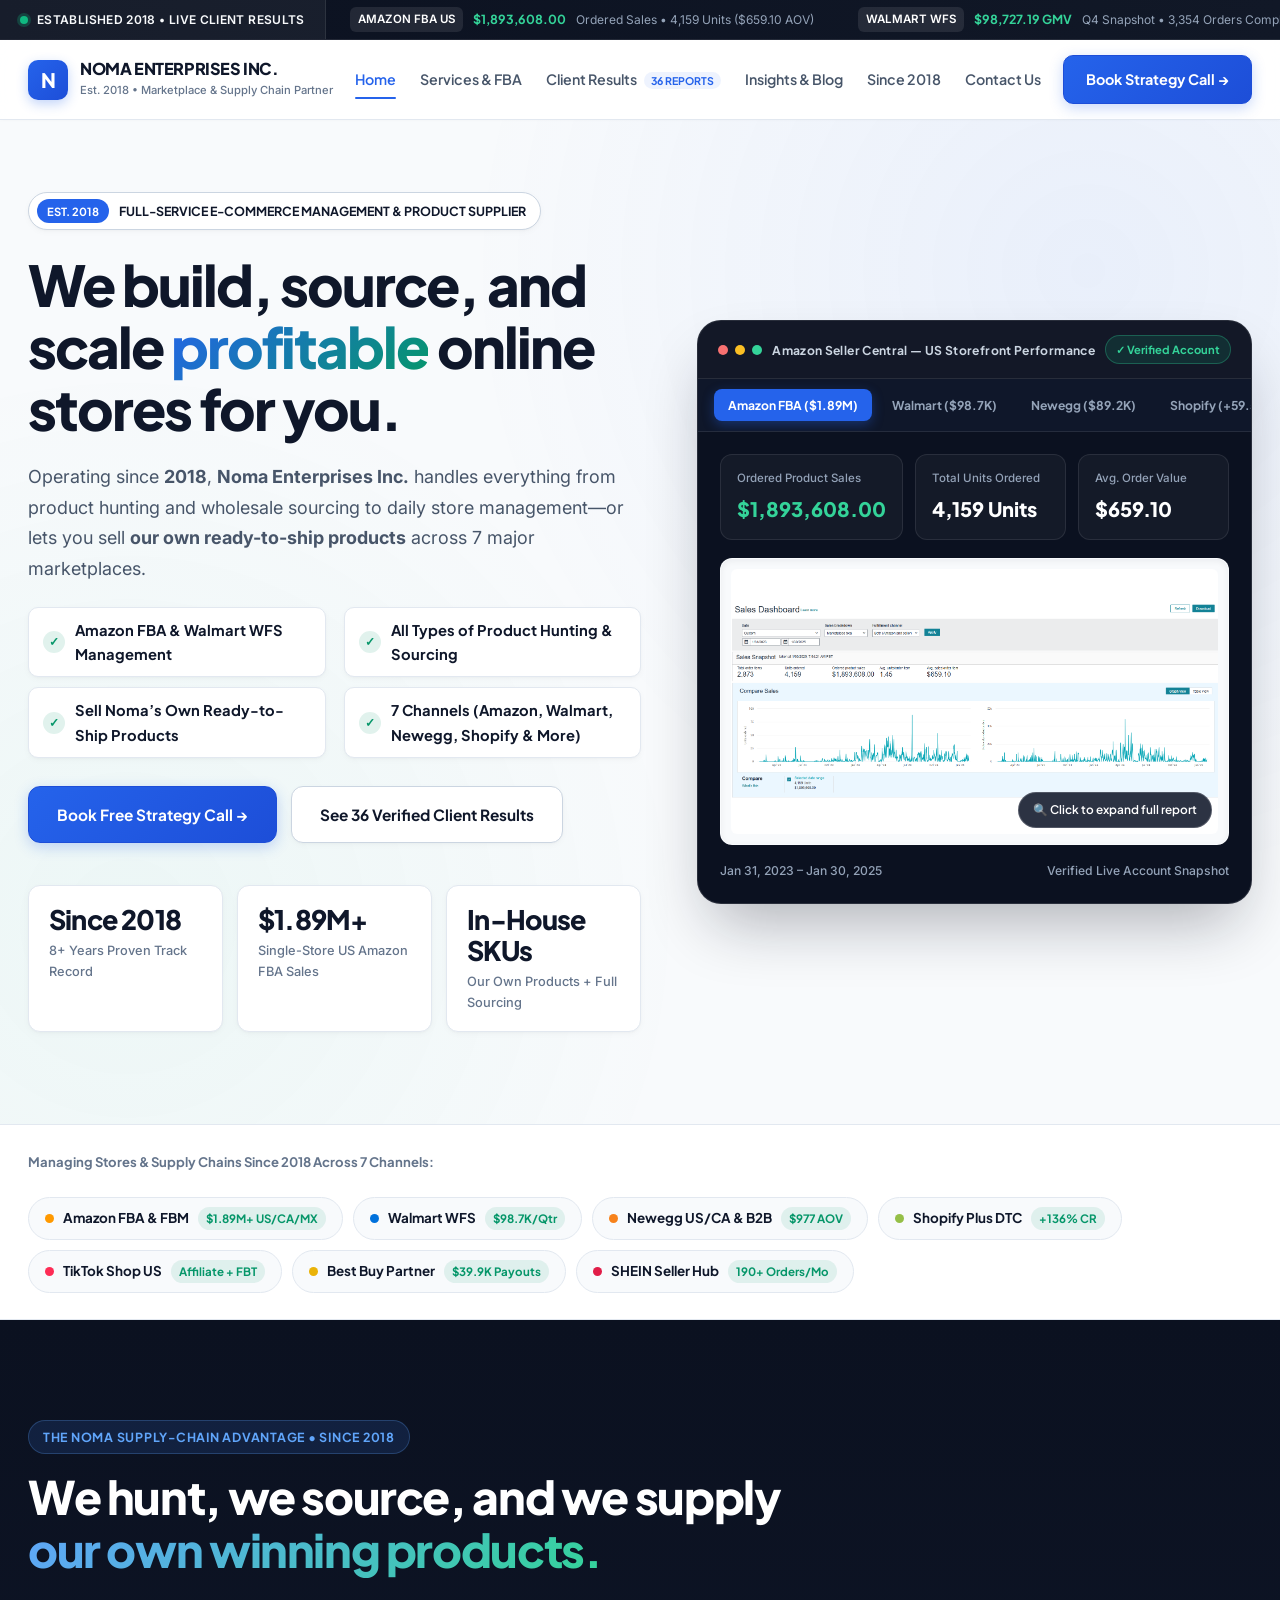
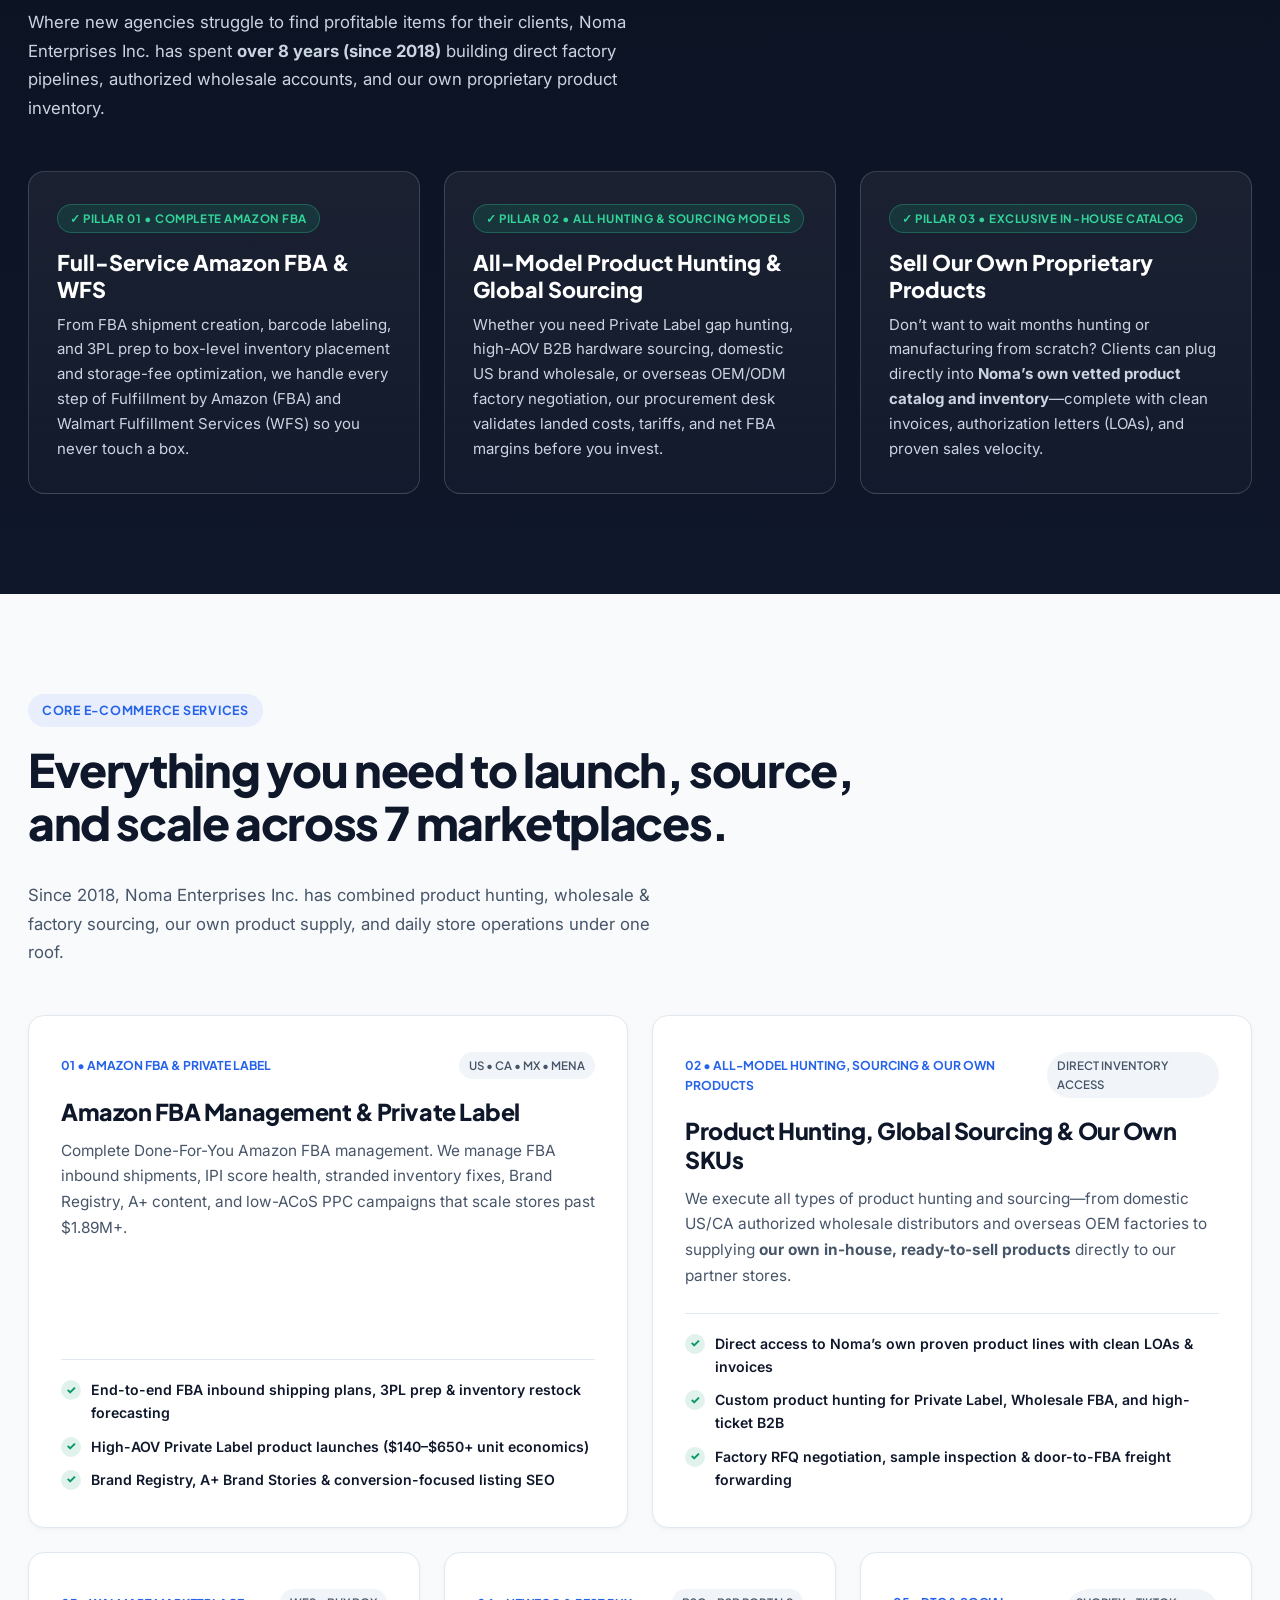
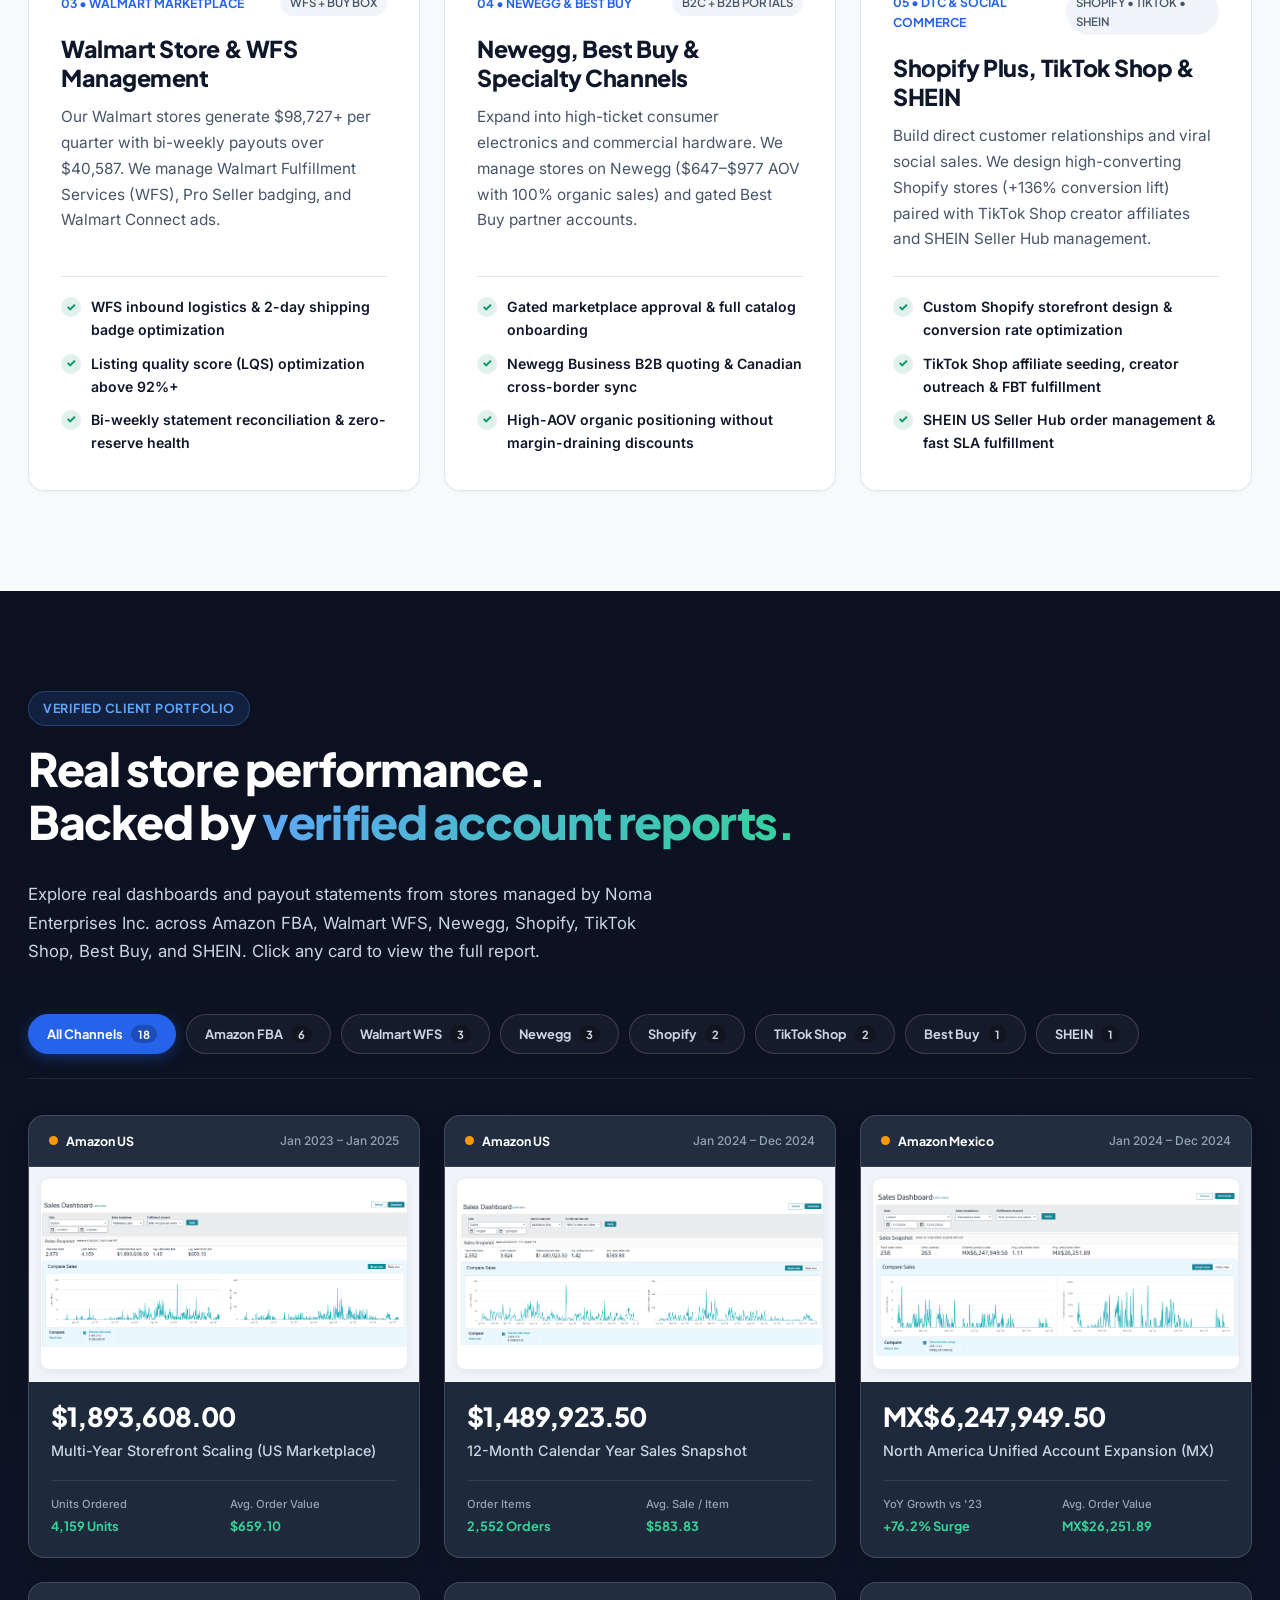
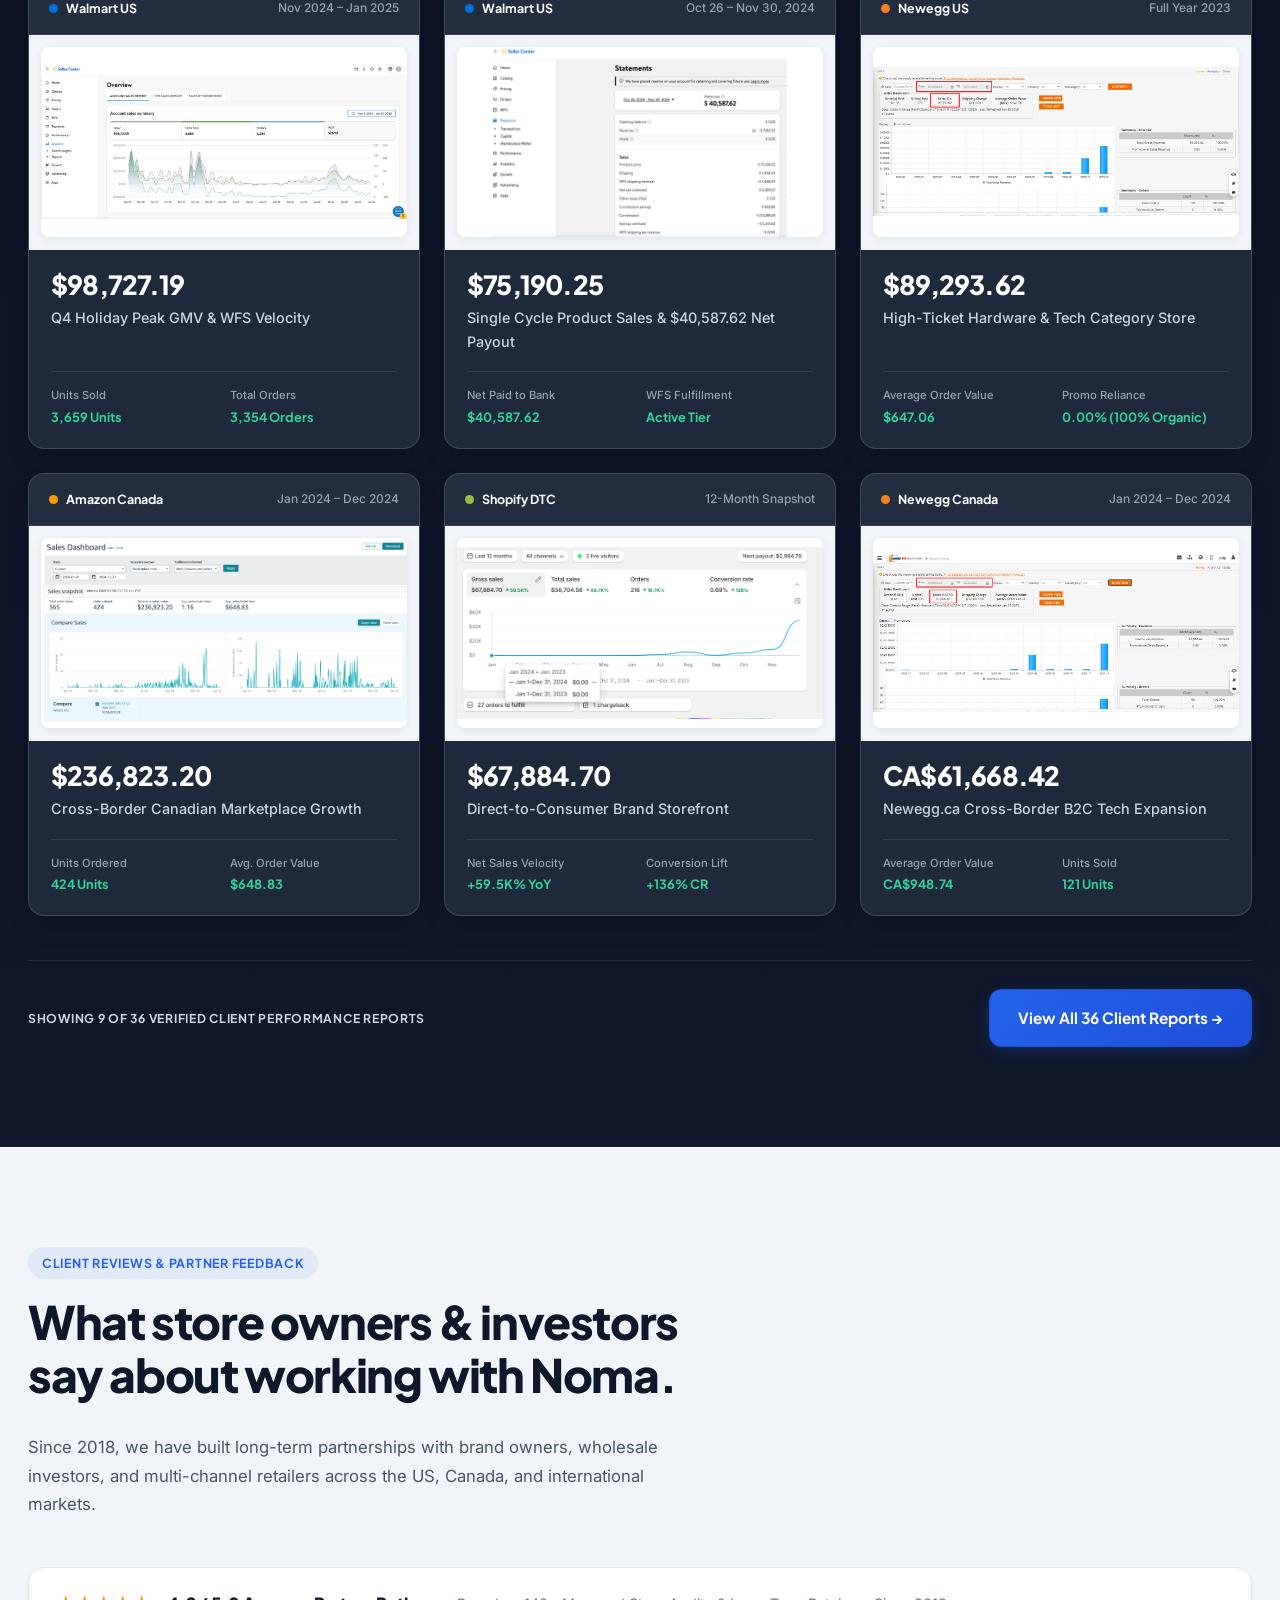
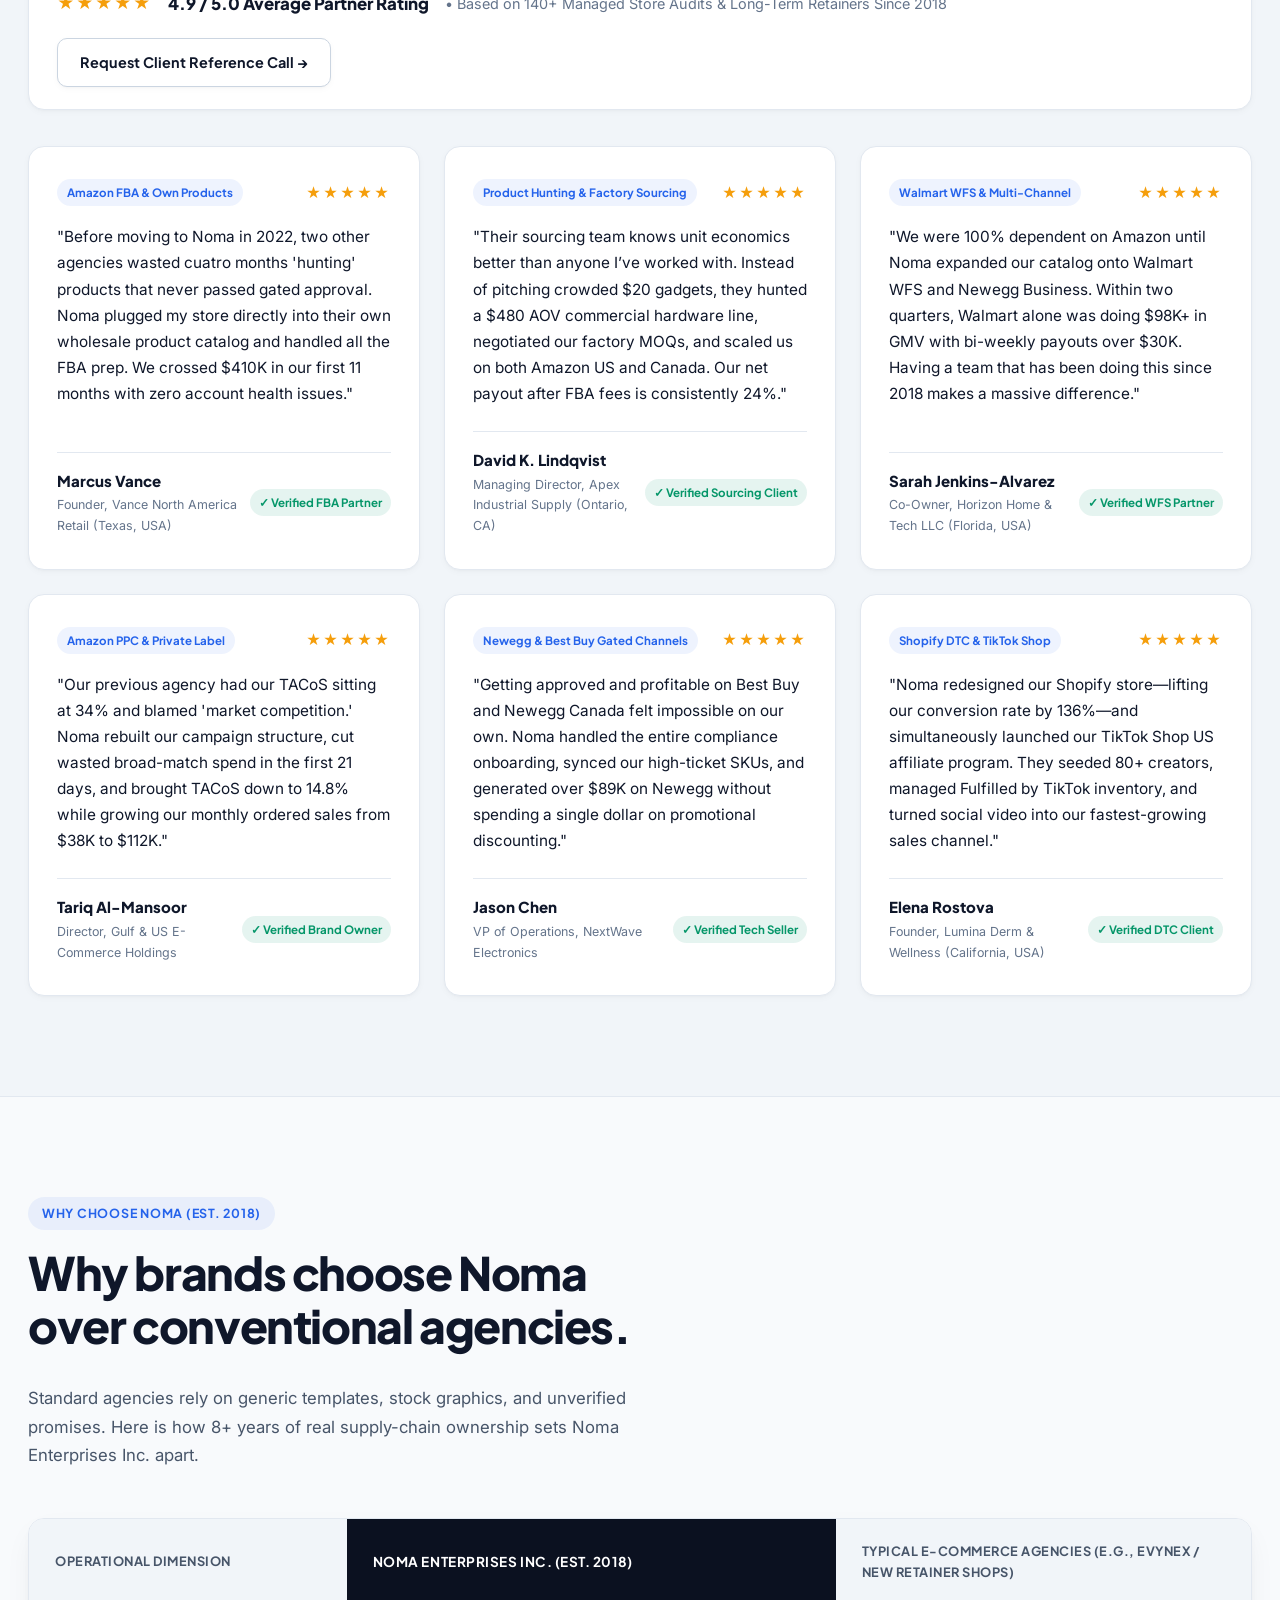
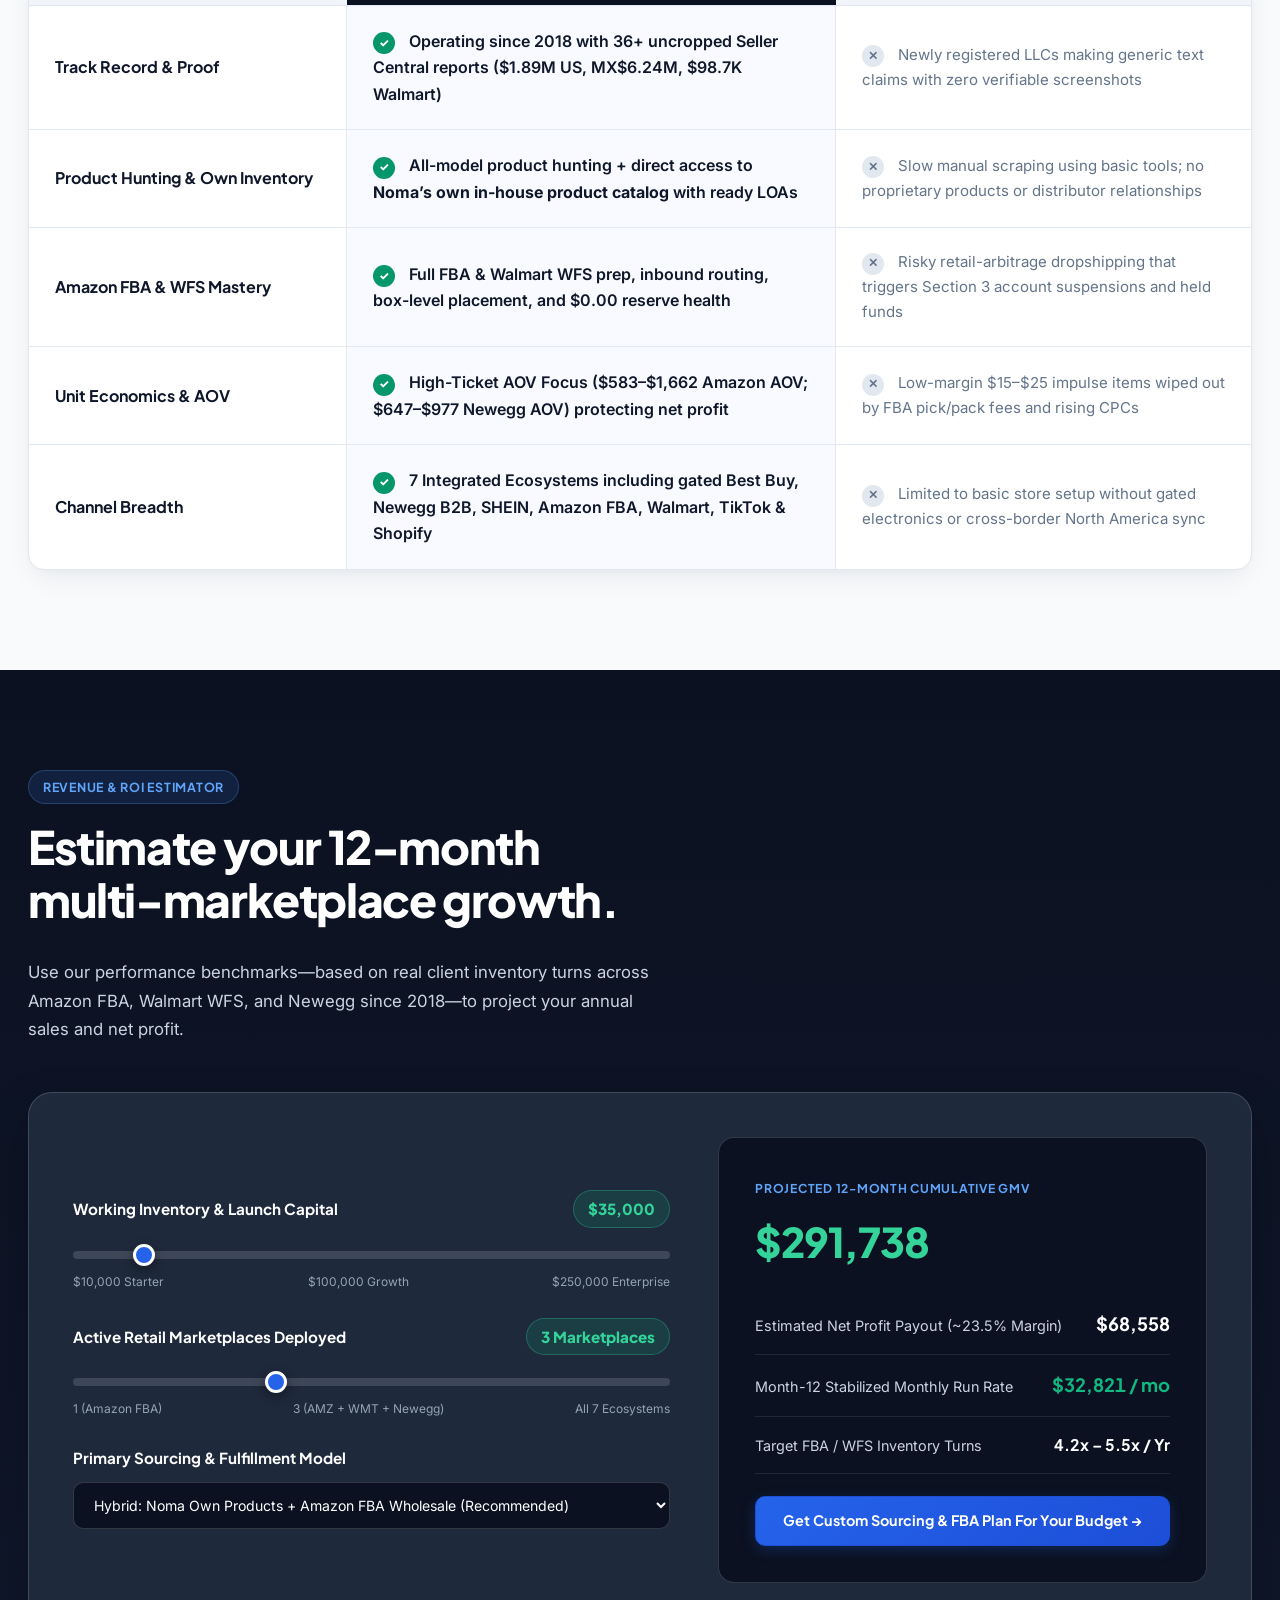
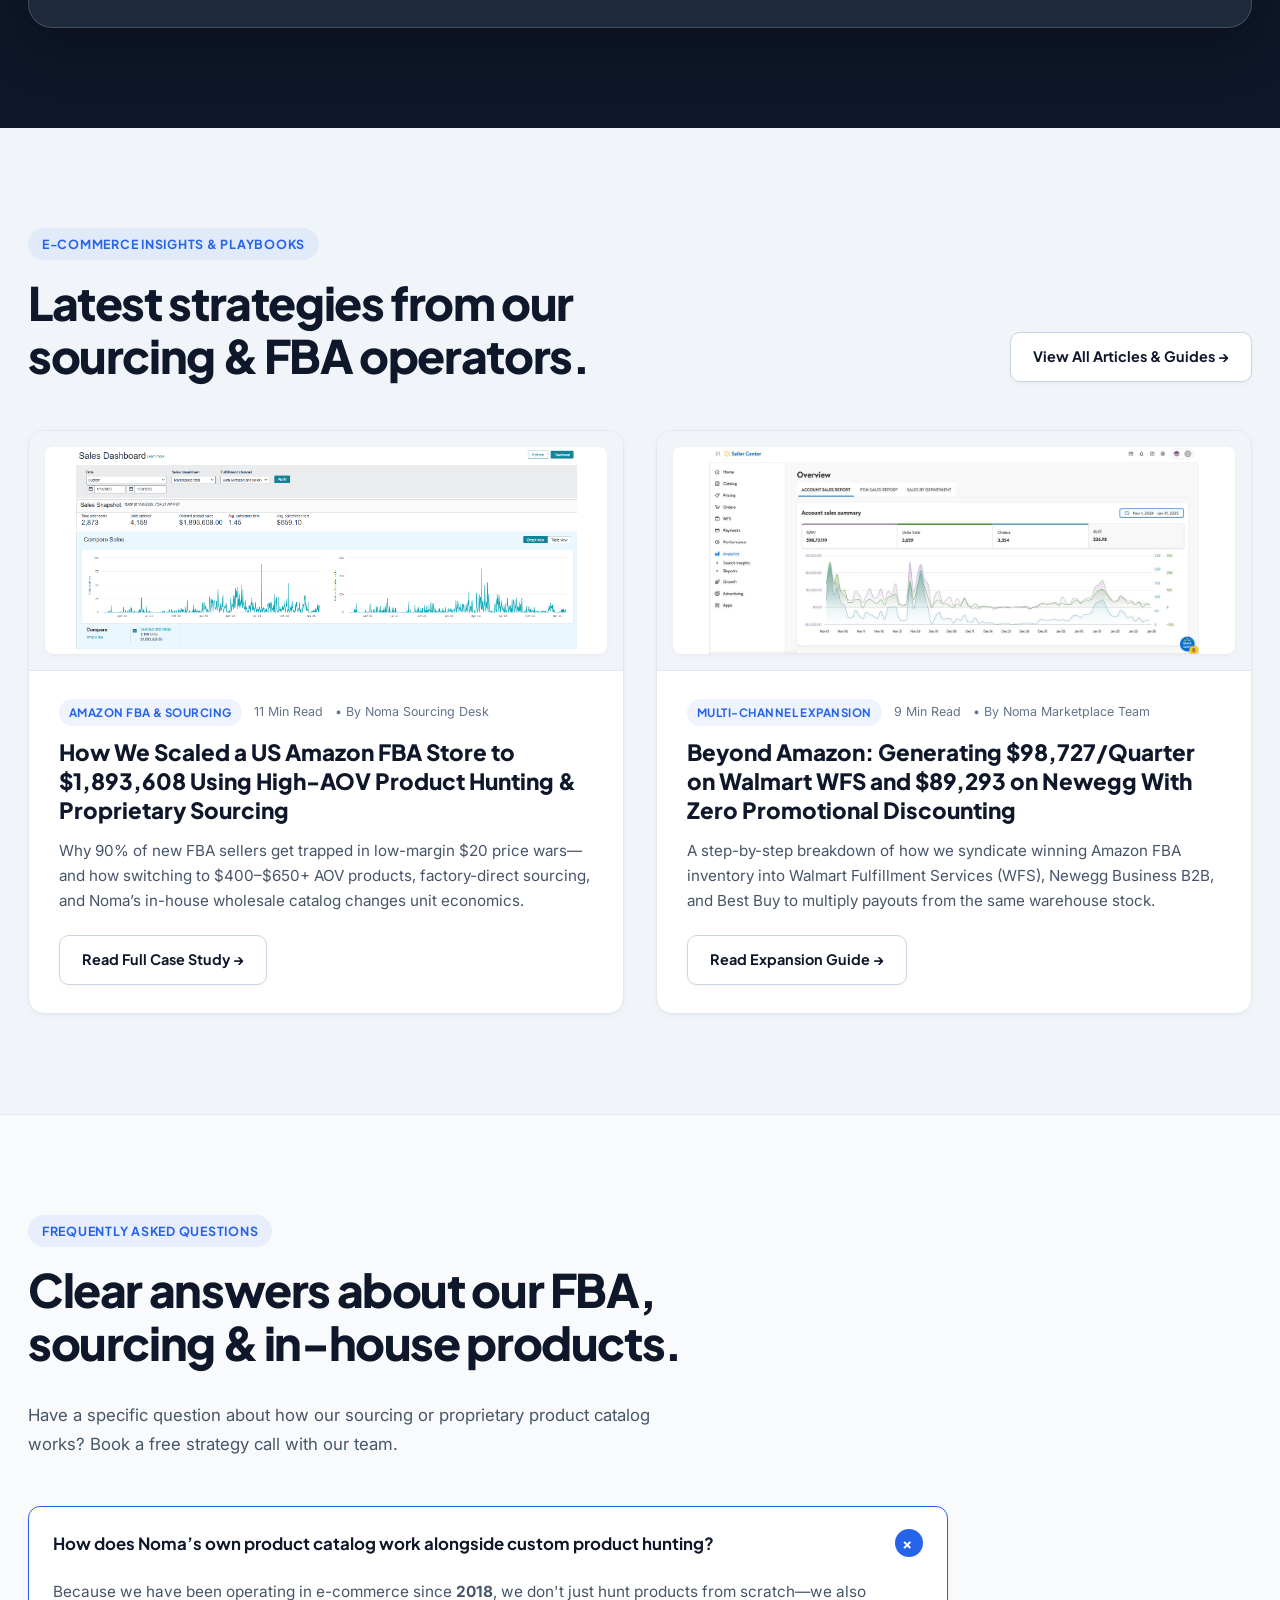
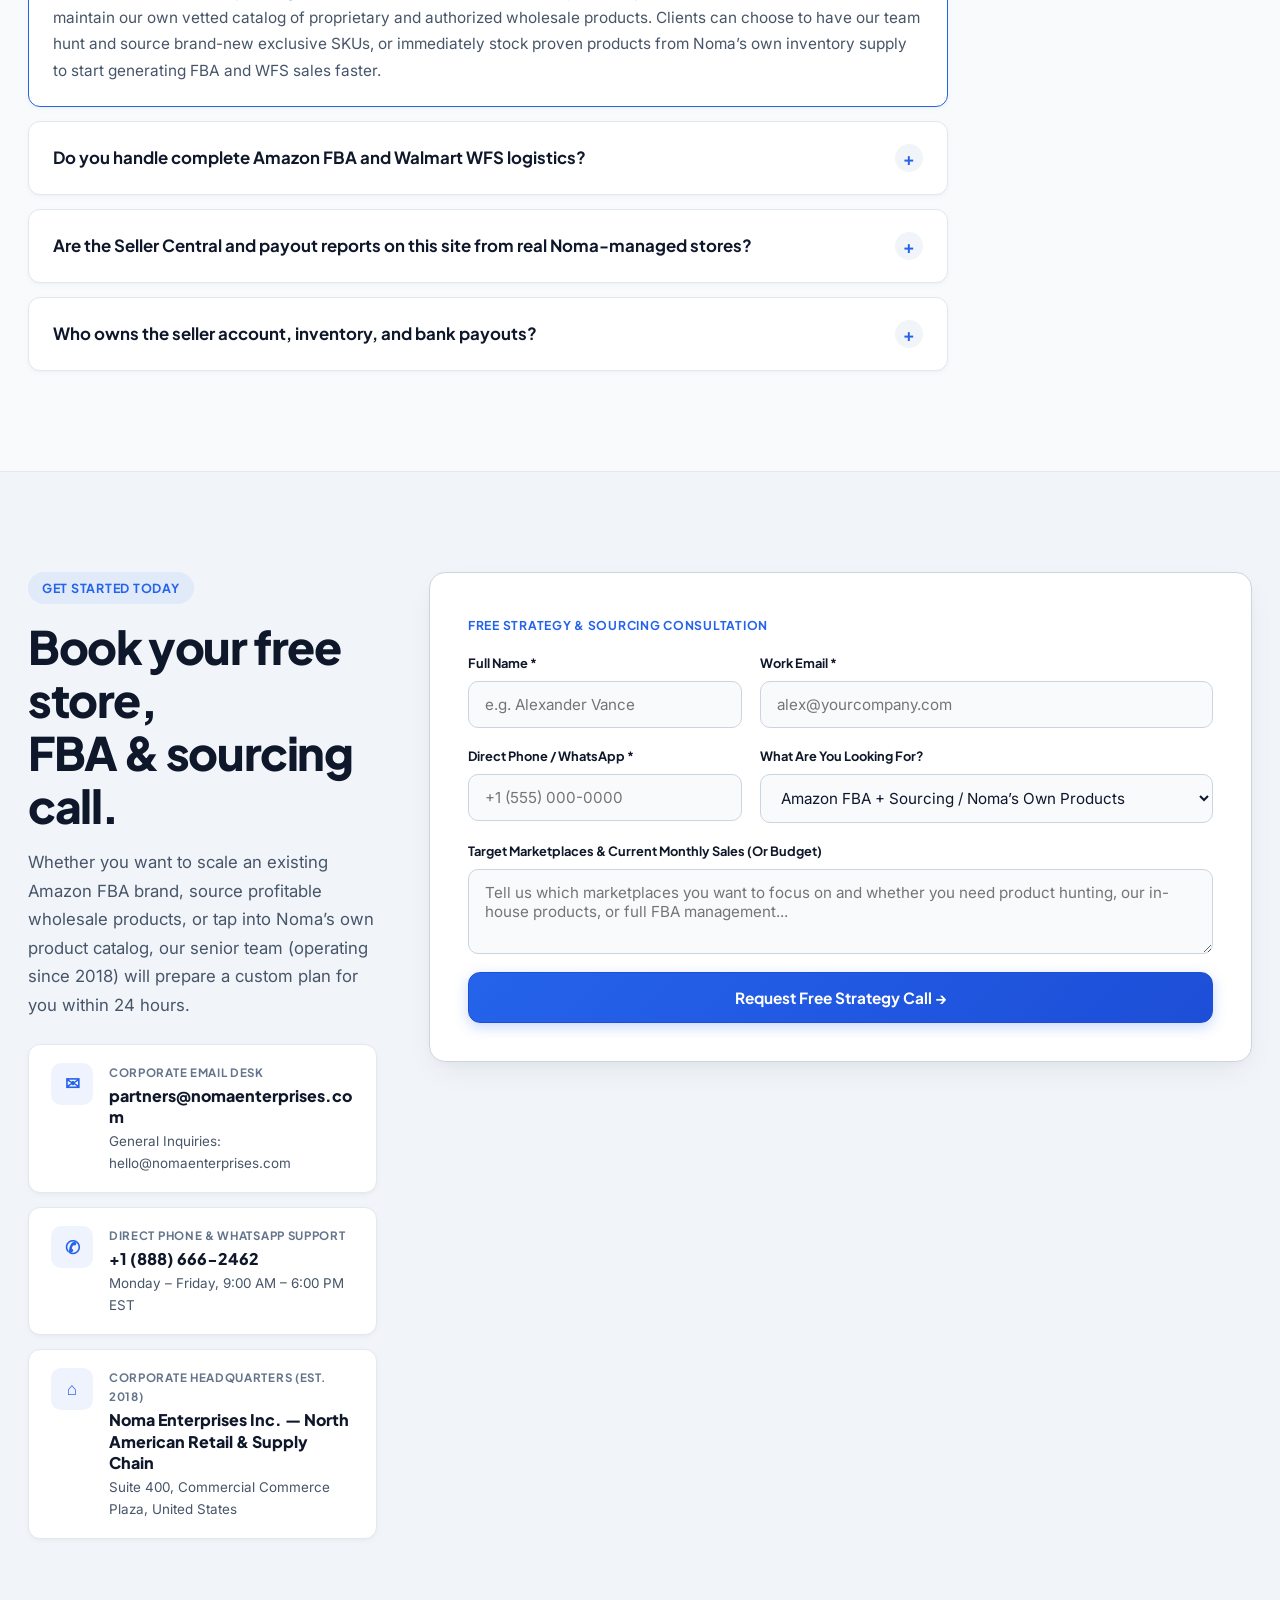
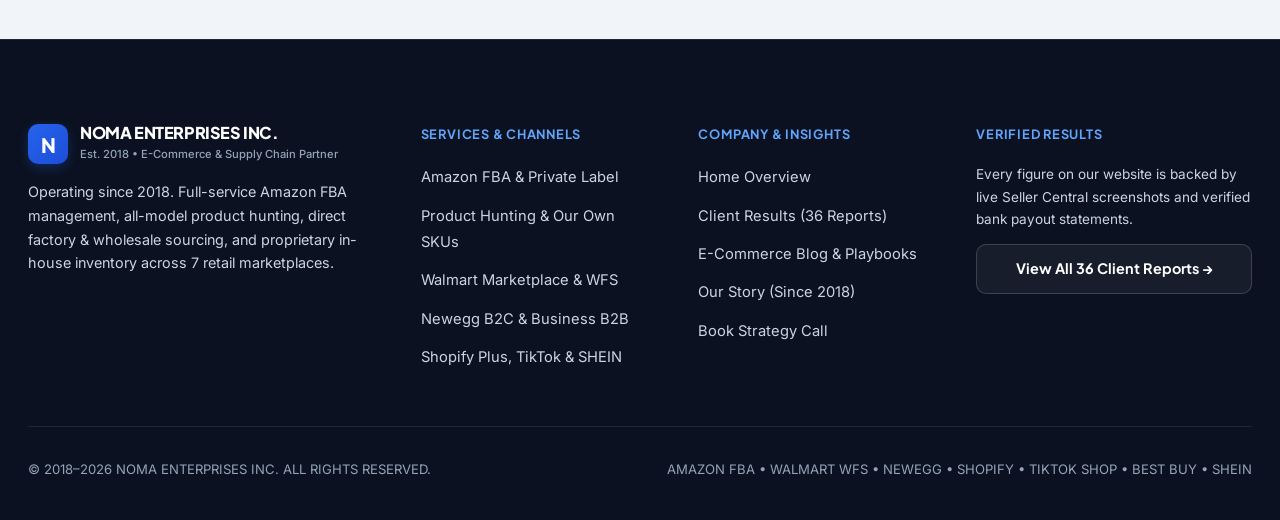
==== commit 28fd051d: "Standardize static header across all pages and add instant hero value checklist" ====
--- a/index.html
+++ b/index.html
@@ -69,7 +69,6 @@
       </nav>
 
       <div class="header-actions">
-        <a href="portfolio.html" class="btn btn-outline">View Portfolio</a>
         <a href="contact.html" class="btn btn-klein">Book Strategy Call →</a>
         <button class="mobile-menu-btn" id="mobileMenuBtn" aria-label="Toggle Menu">☰</button>
       </div>
@@ -84,20 +83,28 @@
         <div class="hero-copy">
           <div class="hero-eyebrow">
             <span class="code-pill">EST. 2018</span>
-            <span>8+ YEARS OF AMAZON FBA, SOURCING &amp; PROPRIETARY INVENTORY</span>
+            <span>FULL-SERVICE E-COMMERCE MANAGEMENT &amp; PRODUCT SUPPLIER</span>
           </div>
 
           <h1 class="hero-title">
-            Scale your stores with <em>Amazon FBA</em>, direct product sourcing &amp; our own ready-to-sell inventory.
+            We build, source, and scale <em>profitable</em> online stores for you.
           </h1>
 
-          <p class="hero-lead">
-            Operating since <strong>2018</strong>, <strong>Noma Enterprises Inc.</strong> is more than a management agency. We handle full <strong>Amazon FBA &amp; Walmart WFS operations</strong>, execute every model of <strong>product hunting and factory/wholesale sourcing</strong>, and give our partners direct access to <strong>our own in-house catalog of proven, high-margin products</strong> across 7 major marketplaces.
-          </p>
+          <p class="hero-lead" style="margin-bottom: 22px;">
+            Operating since <strong>2018</strong>, <strong>Noma Enterprises Inc.</strong> handles everything from product hunting and wholesale sourcing to daily store management—or lets you sell <strong>our own ready-to-ship products</strong> across 7 major marketplaces.
+          </p>
+
+          <!-- Instant 3-Second Value Proposition Checklist -->
+          <ul class="hero-offer-list">
+            <li><span class="offer-check">✓</span> Amazon FBA &amp; Walmart WFS Management</li>
+            <li><span class="offer-check">✓</span> All Types of Product Hunting &amp; Sourcing</li>
+            <li><span class="offer-check">✓</span> Sell Noma’s Own Ready-to-Ship Products</li>
+            <li><span class="offer-check">✓</span> 7 Channels (Amazon, Walmart, Newegg, Shopify &amp; More)</li>
+          </ul>
 
           <div class="hero-cta-row">
             <a href="contact.html" class="btn btn-klein btn-lg">Book Free Strategy Call →</a>
-            <a href="portfolio.html" class="btn btn-outline btn-lg">View 36 Live Client Reports</a>
+            <a href="portfolio.html" class="btn btn-outline btn-lg">See 36 Verified Client Results</a>
           </div>
 
           <!-- Clean KPI Cards -->
--- a/styles.css
+++ b/styles.css
@@ -351,38 +351,41 @@
   display: flex;
   align-items: center;
   justify-content: space-between;
-  gap: 24px;
+  gap: 20px;
 }
 
 .brand-logo {
   display: flex;
   align-items: center;
-  gap: 13px;
+  gap: 12px;
+  flex-shrink: 0;
 }
 
 .brand-mark {
-  width: 42px;
-  height: 42px;
+  width: 40px;
+  height: 40px;
   background: linear-gradient(135deg, #2563EB 0%, #1D4ED8 100%);
   color: #FFFFFF;
   display: grid;
   place-items: center;
   font-family: var(--font-display);
   font-weight: 800;
-  font-size: 1.3rem;
+  font-size: 1.25rem;
   border-radius: 10px;
   box-shadow: 0 4px 12px rgba(37, 99, 235, 0.28);
+  flex-shrink: 0;
 }
 
 .brand-text {
   display: flex;
   flex-direction: column;
+  white-space: nowrap;
 }
 
 .brand-name {
   font-family: var(--font-display);
   font-weight: 800;
-  font-size: 1.06rem;
+  font-size: 1.02rem;
   letter-spacing: -0.025em;
   line-height: 1.15;
   color: var(--text-main);
@@ -390,7 +393,7 @@
 
 .brand-sub {
   font-family: var(--font-sans);
-  font-size: 0.72rem;
+  font-size: 0.7rem;
   font-weight: 500;
   color: var(--text-muted);
   margin-top: 2px;
@@ -399,16 +402,19 @@
 .main-nav {
   display: flex;
   align-items: center;
-  gap: 30px;
+  justify-content: center;
+  gap: 24px;
+  flex: 1;
 }
 
 .nav-link {
   font-family: var(--font-display);
-  font-size: 0.92rem;
+  font-size: 0.89rem;
   font-weight: 600;
   color: var(--text-body);
   position: relative;
   padding: 8px 0;
+  white-space: nowrap;
 }
 
 .nav-link:hover,
@@ -429,19 +435,21 @@
 
 .nav-badge {
   font-family: var(--font-display);
-  font-size: 0.68rem;
+  font-size: 0.66rem;
   background: var(--brand-primary-soft);
   color: var(--brand-primary);
-  padding: 3px 8px;
+  padding: 2px 7px;
   border-radius: var(--radius-pill);
-  margin-left: 6px;
-  font-weight: 700;
+  margin-left: 5px;
+  font-weight: 700;
+  vertical-align: middle;
 }
 
 .header-actions {
   display: flex;
   align-items: center;
-  gap: 12px;
+  gap: 10px;
+  flex-shrink: 0;
 }
 
 /* Polished Modern Buttons */
@@ -2279,3 +2287,50 @@
   color: var(--text-body);
   margin-top: 2px;
 }
+
+
+/* ============================================================================
+   HERO VALUE PROPOSITION CHECKLIST & QUICK-SCAN CLARITY BAR
+   ============================================================================ */
+
+.hero-offer-list {
+  display: grid;
+  grid-template-columns: 1fr 1fr;
+  gap: 10px 18px;
+  margin-bottom: 28px;
+  list-style: none;
+}
+
+@media (max-width: 640px) {
+  .hero-offer-list {
+    grid-template-columns: 1fr;
+  }
+}
+
+.hero-offer-list li {
+  display: flex;
+  align-items: center;
+  gap: 10px;
+  font-family: var(--font-display);
+  font-size: 0.92rem;
+  font-weight: 700;
+  color: var(--text-main);
+  background: #FFFFFF;
+  border: 1px solid var(--border-subtle);
+  padding: 10px 14px;
+  border-radius: 10px;
+  box-shadow: var(--shadow-sm);
+}
+
+.hero-offer-list li span.offer-check {
+  width: 22px;
+  height: 22px;
+  min-width: 22px;
+  border-radius: 50%;
+  background: rgba(5, 150, 105, 0.12);
+  color: var(--brand-emerald);
+  display: grid;
+  place-items: center;
+  font-size: 0.75rem;
+  font-weight: 800;
+}
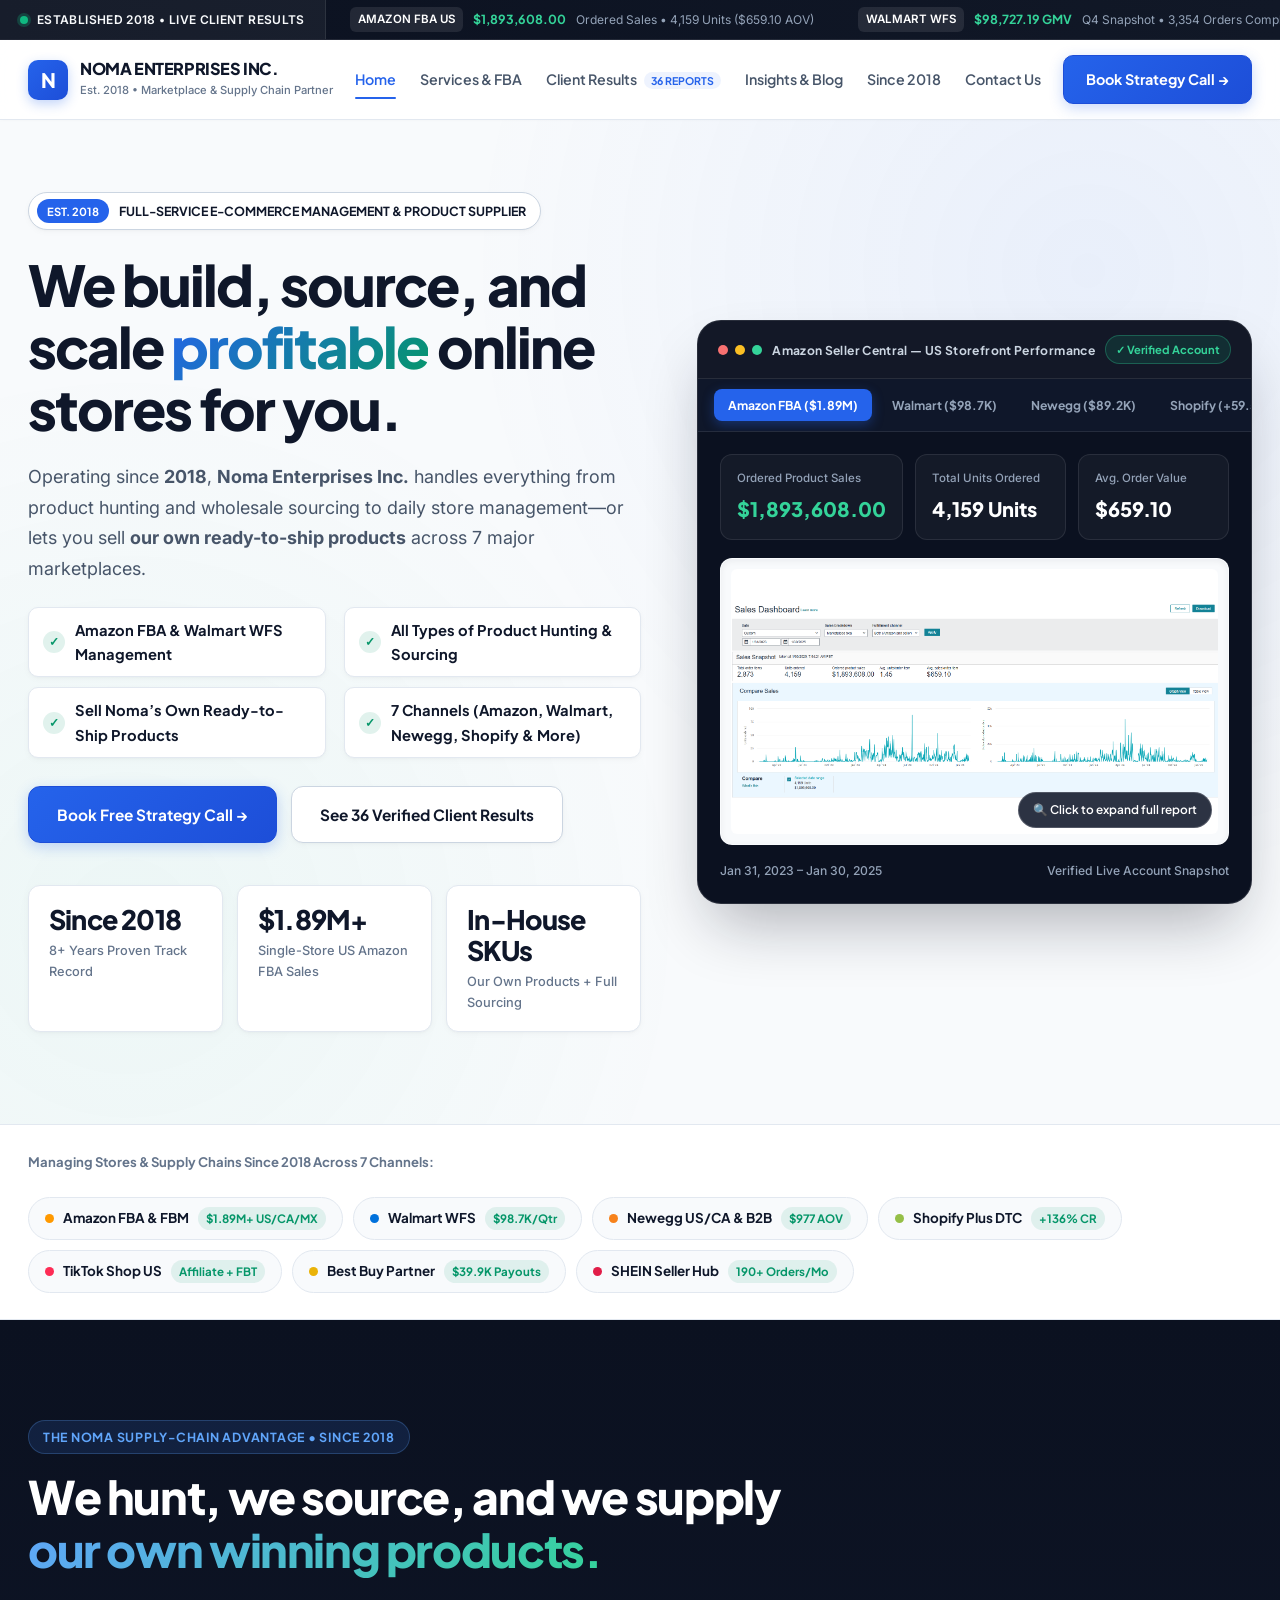
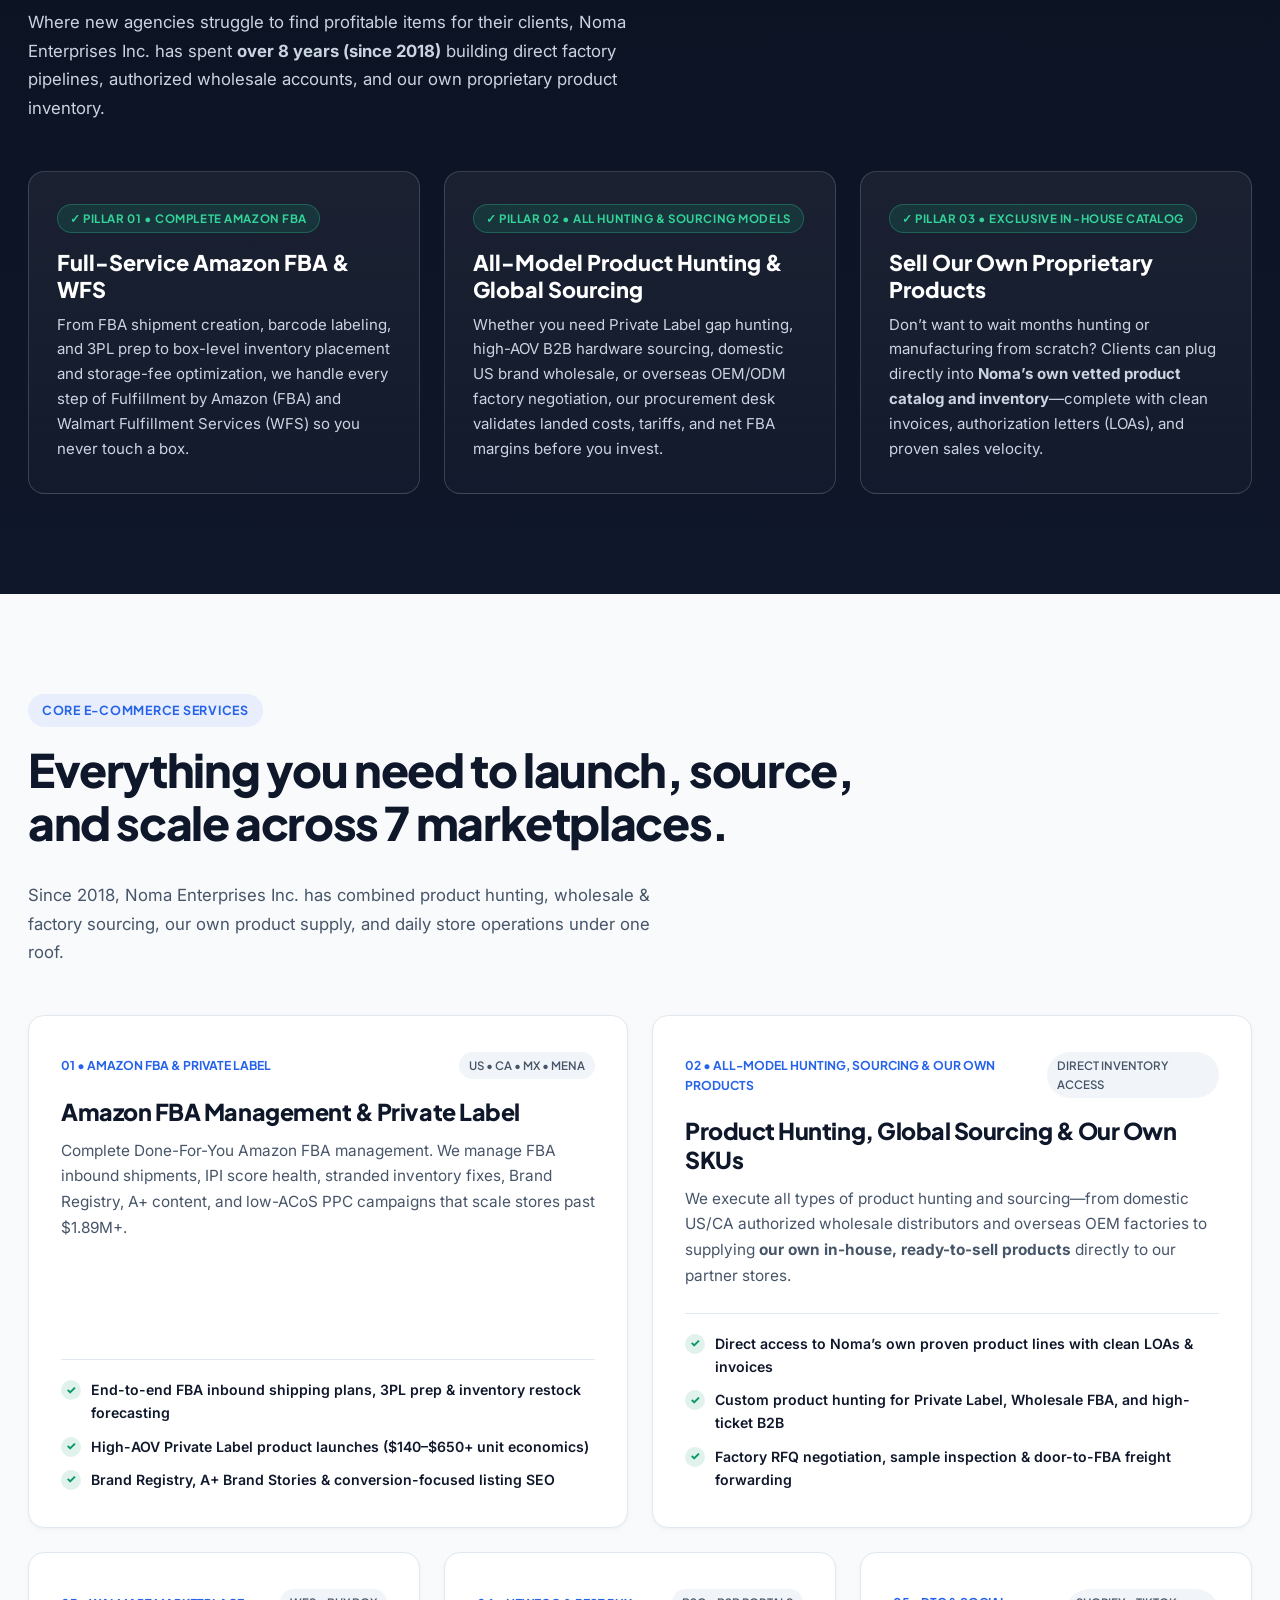
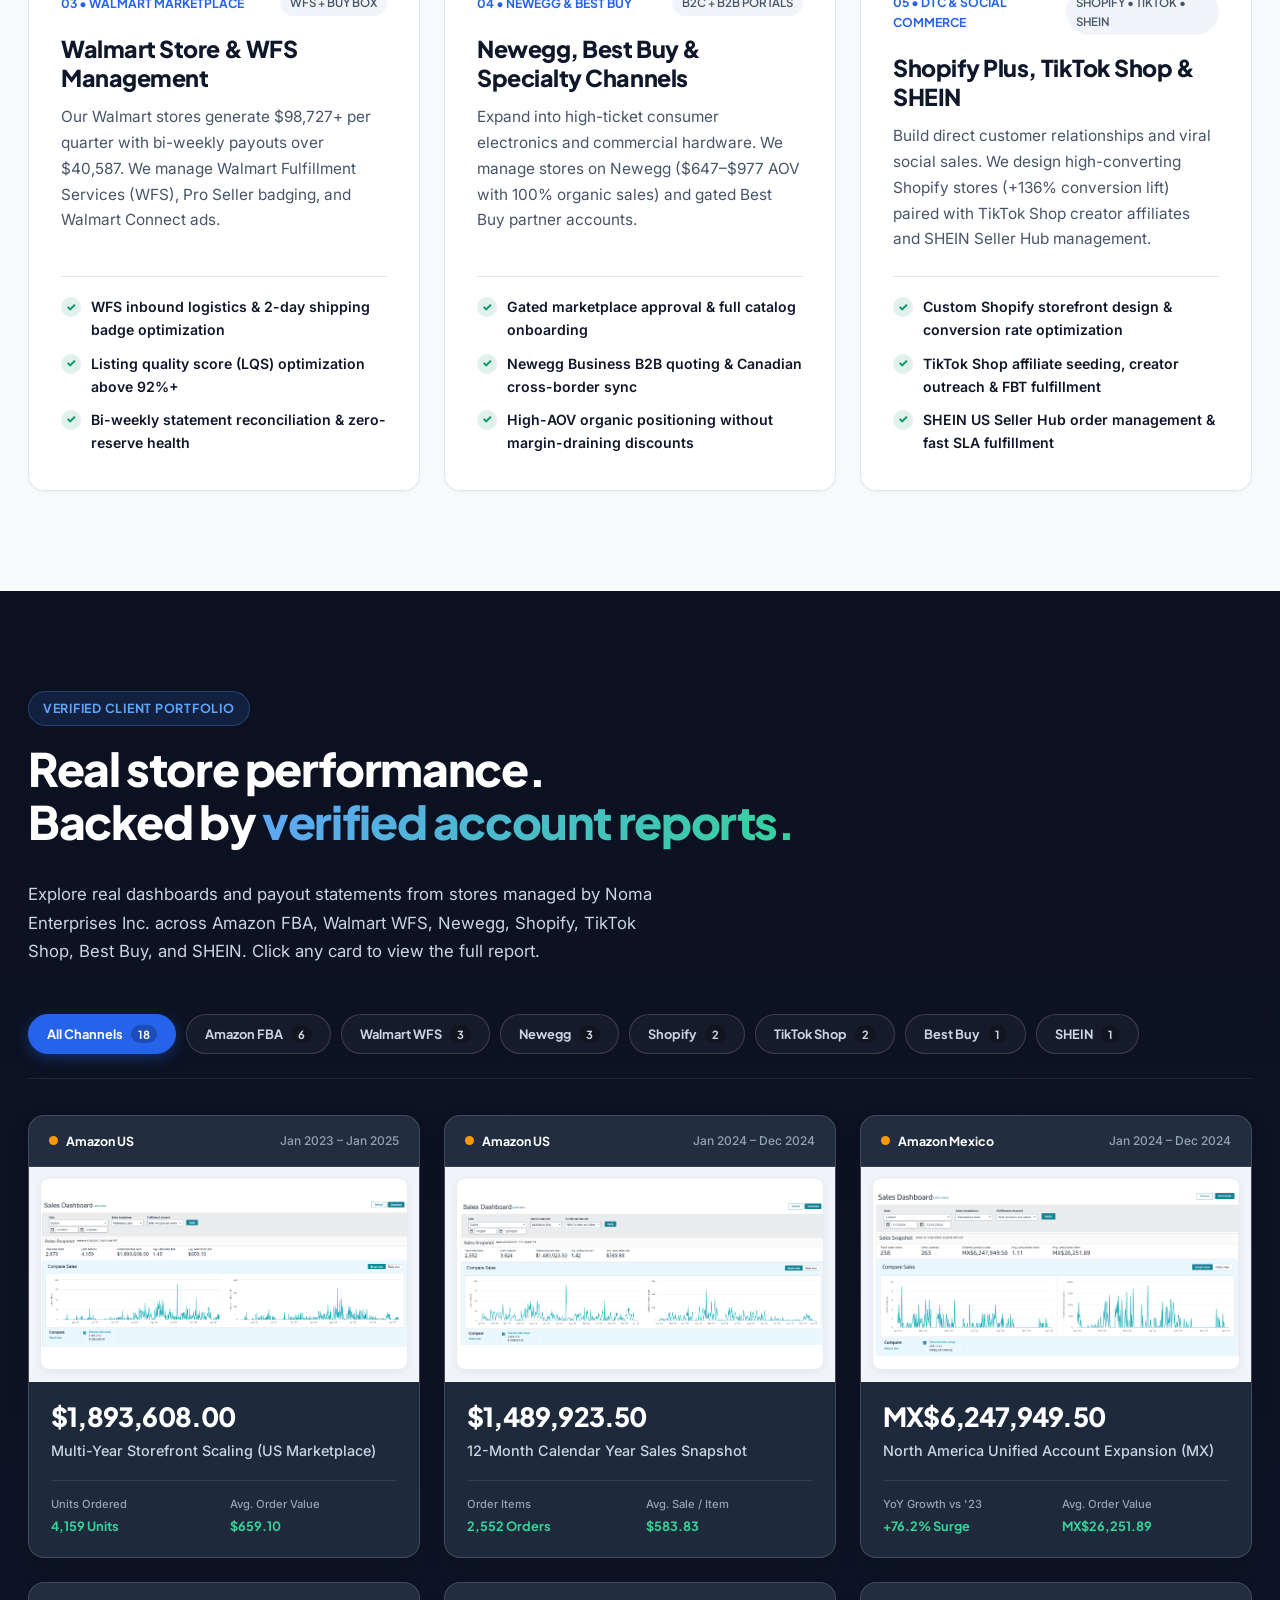
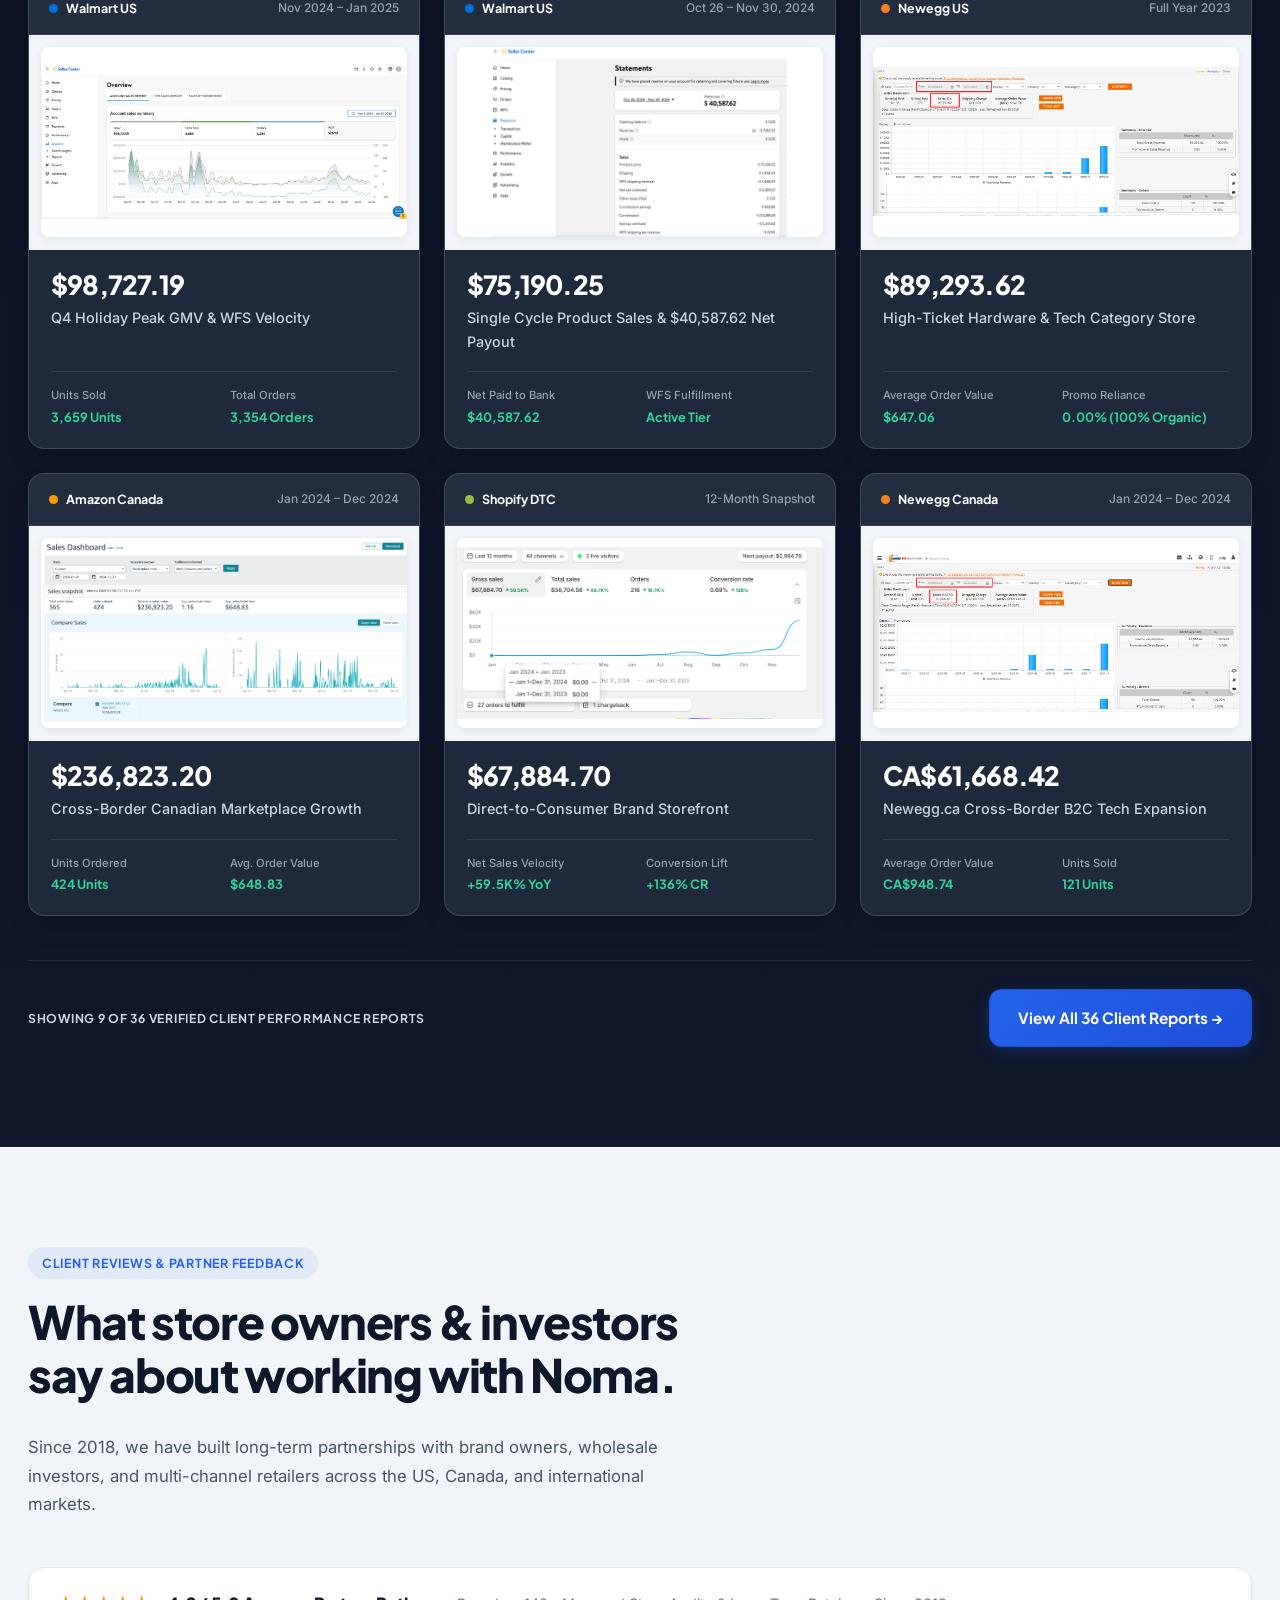
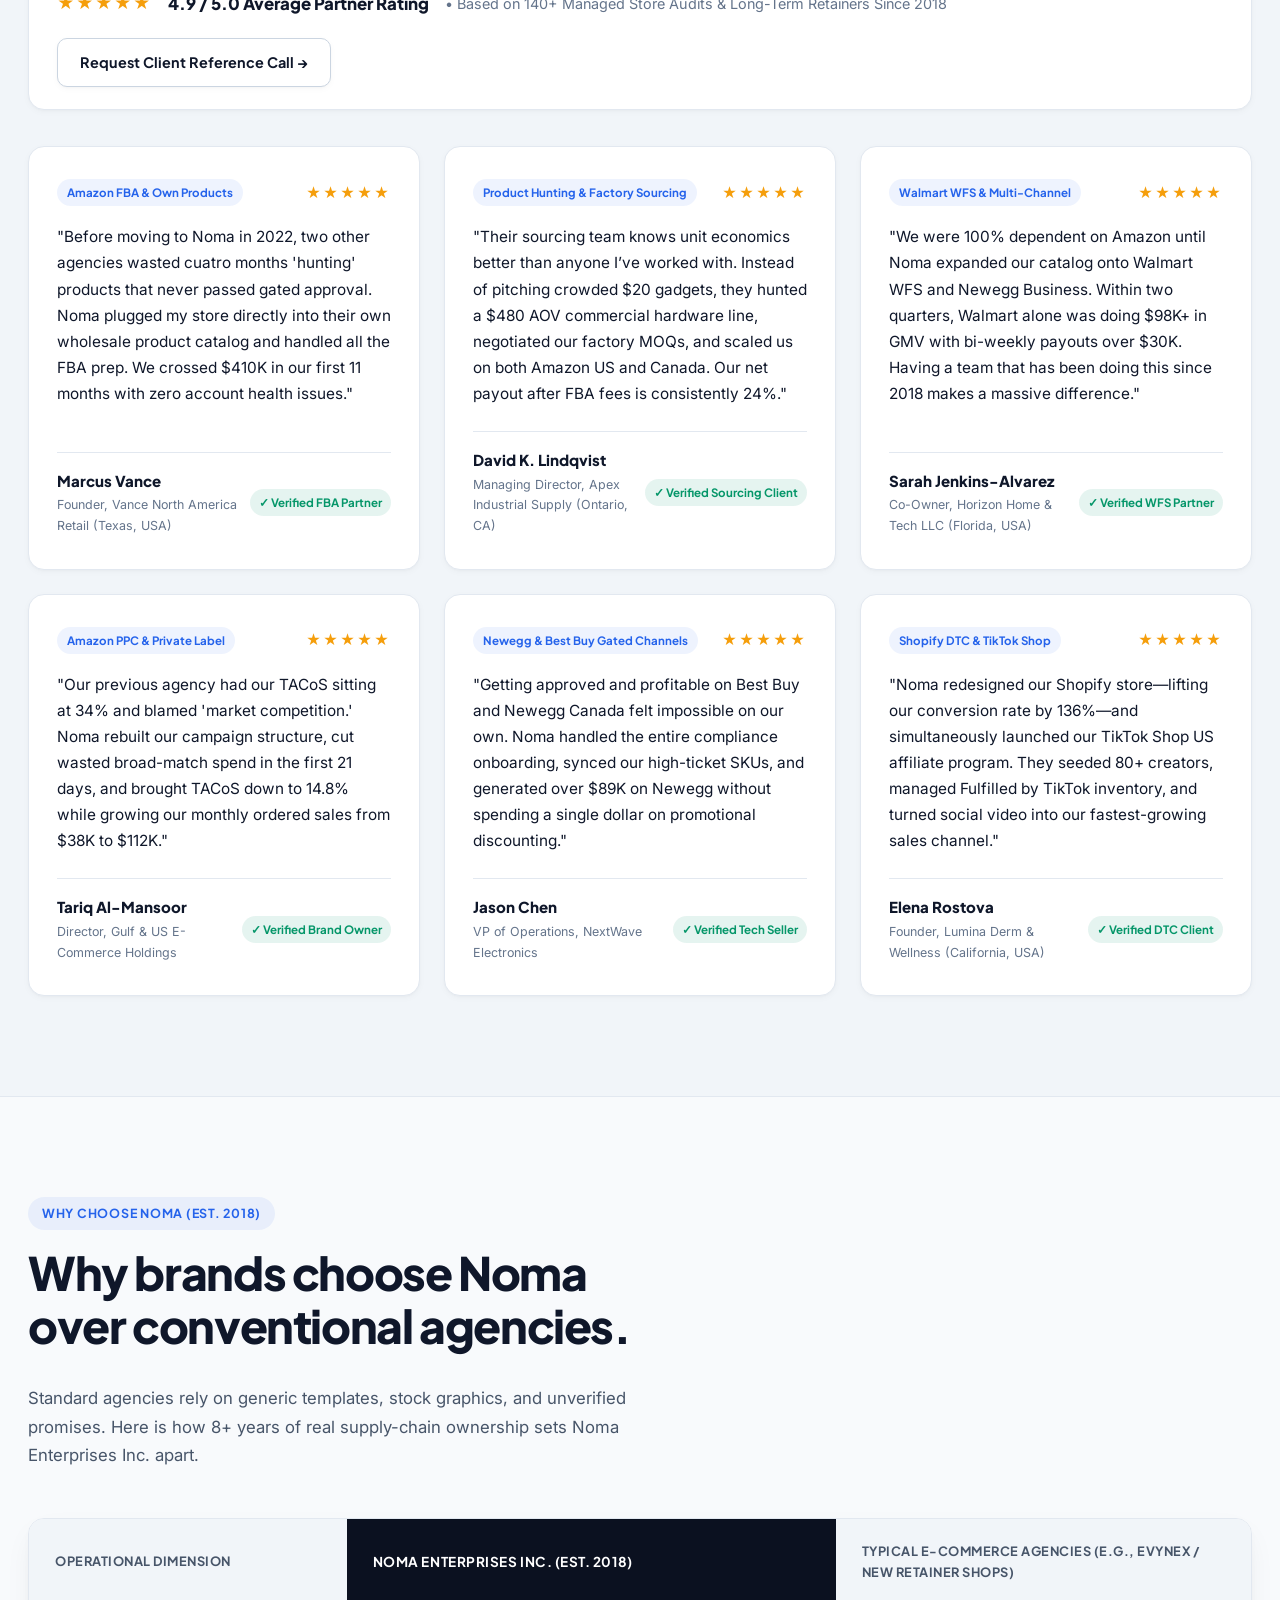
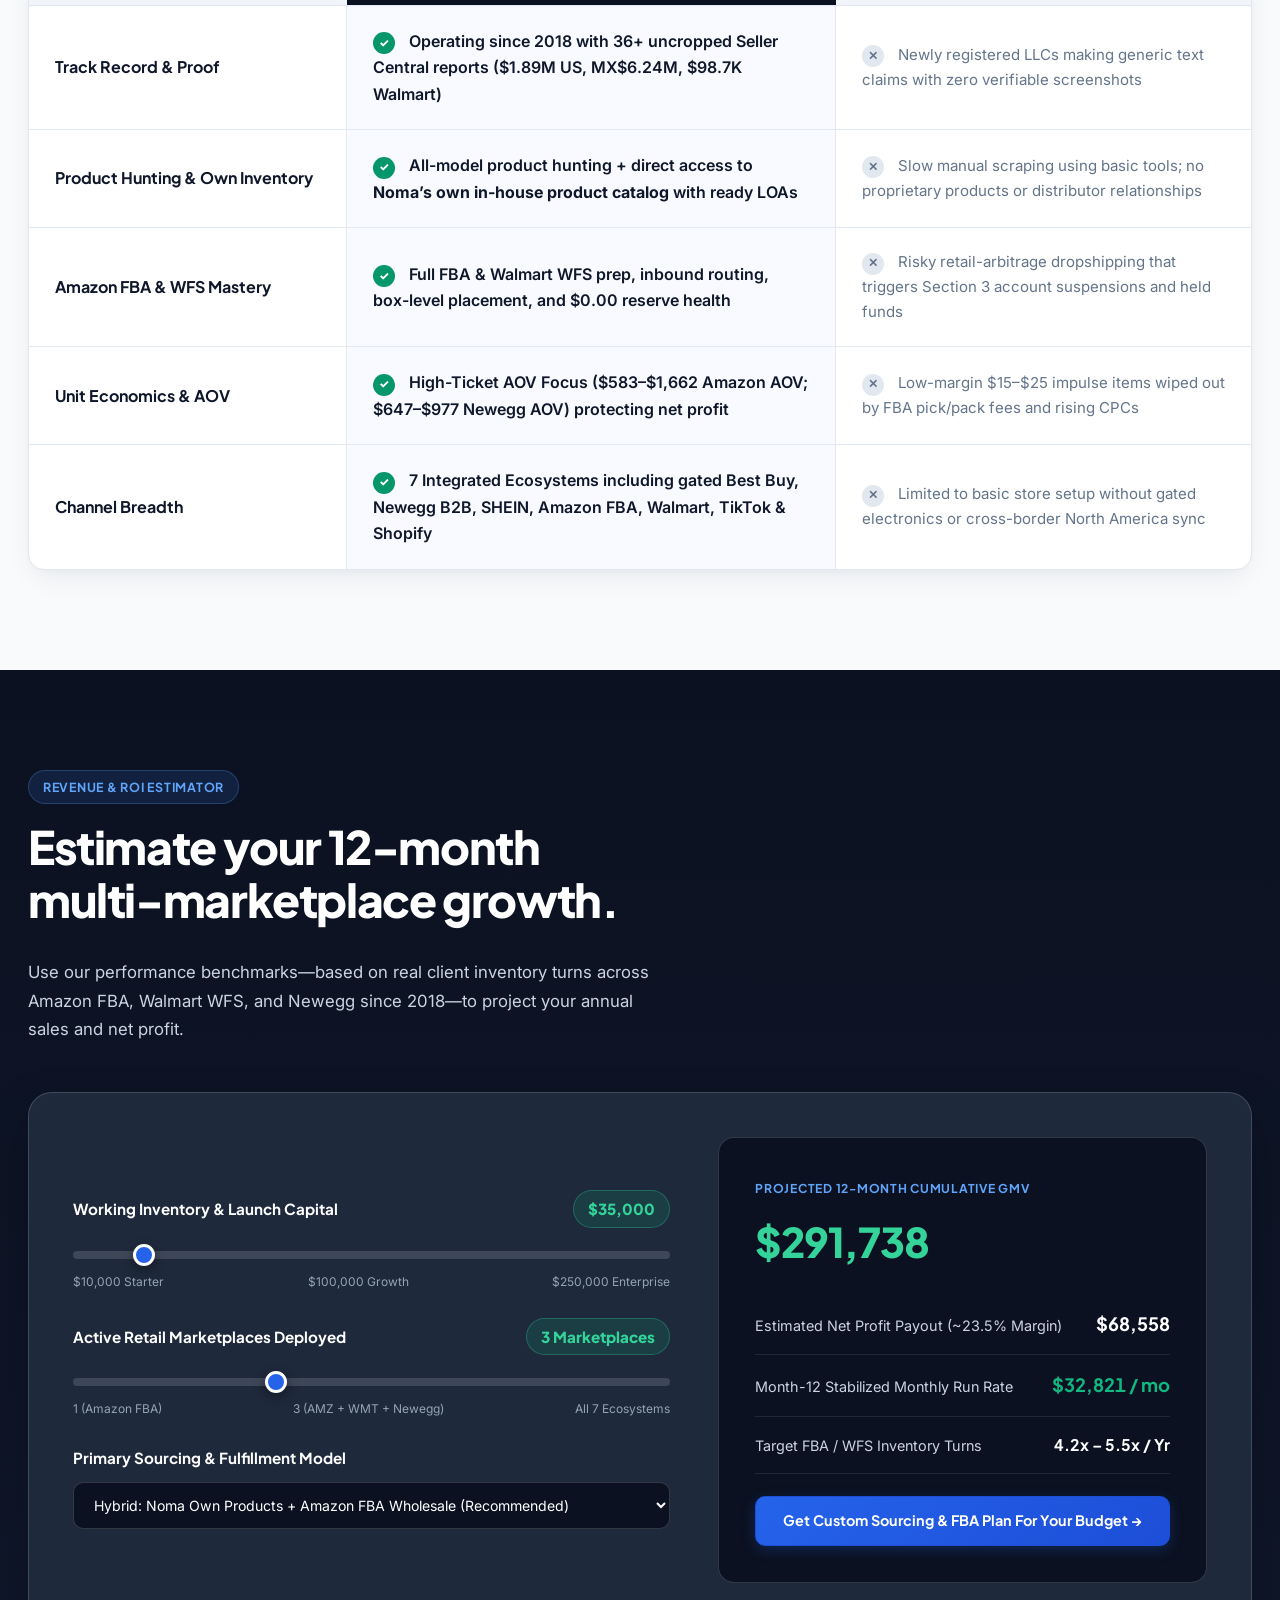
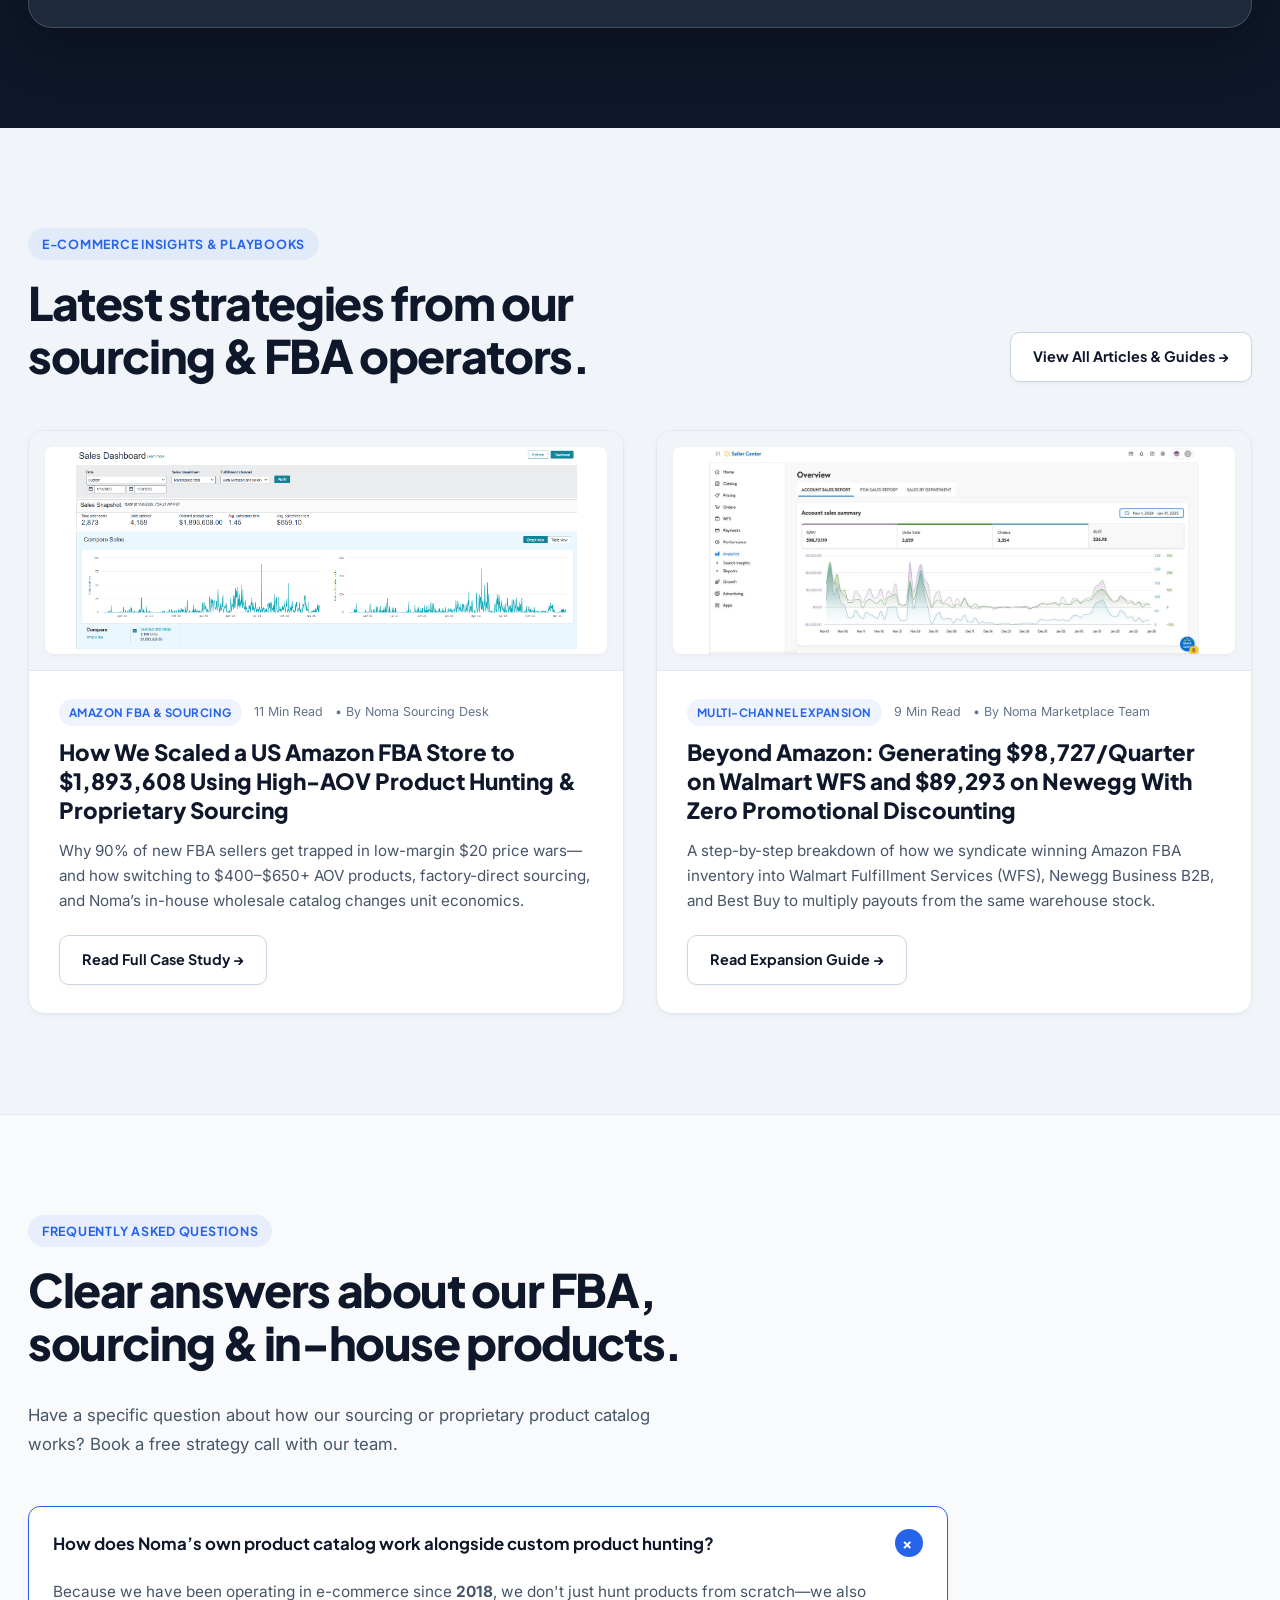
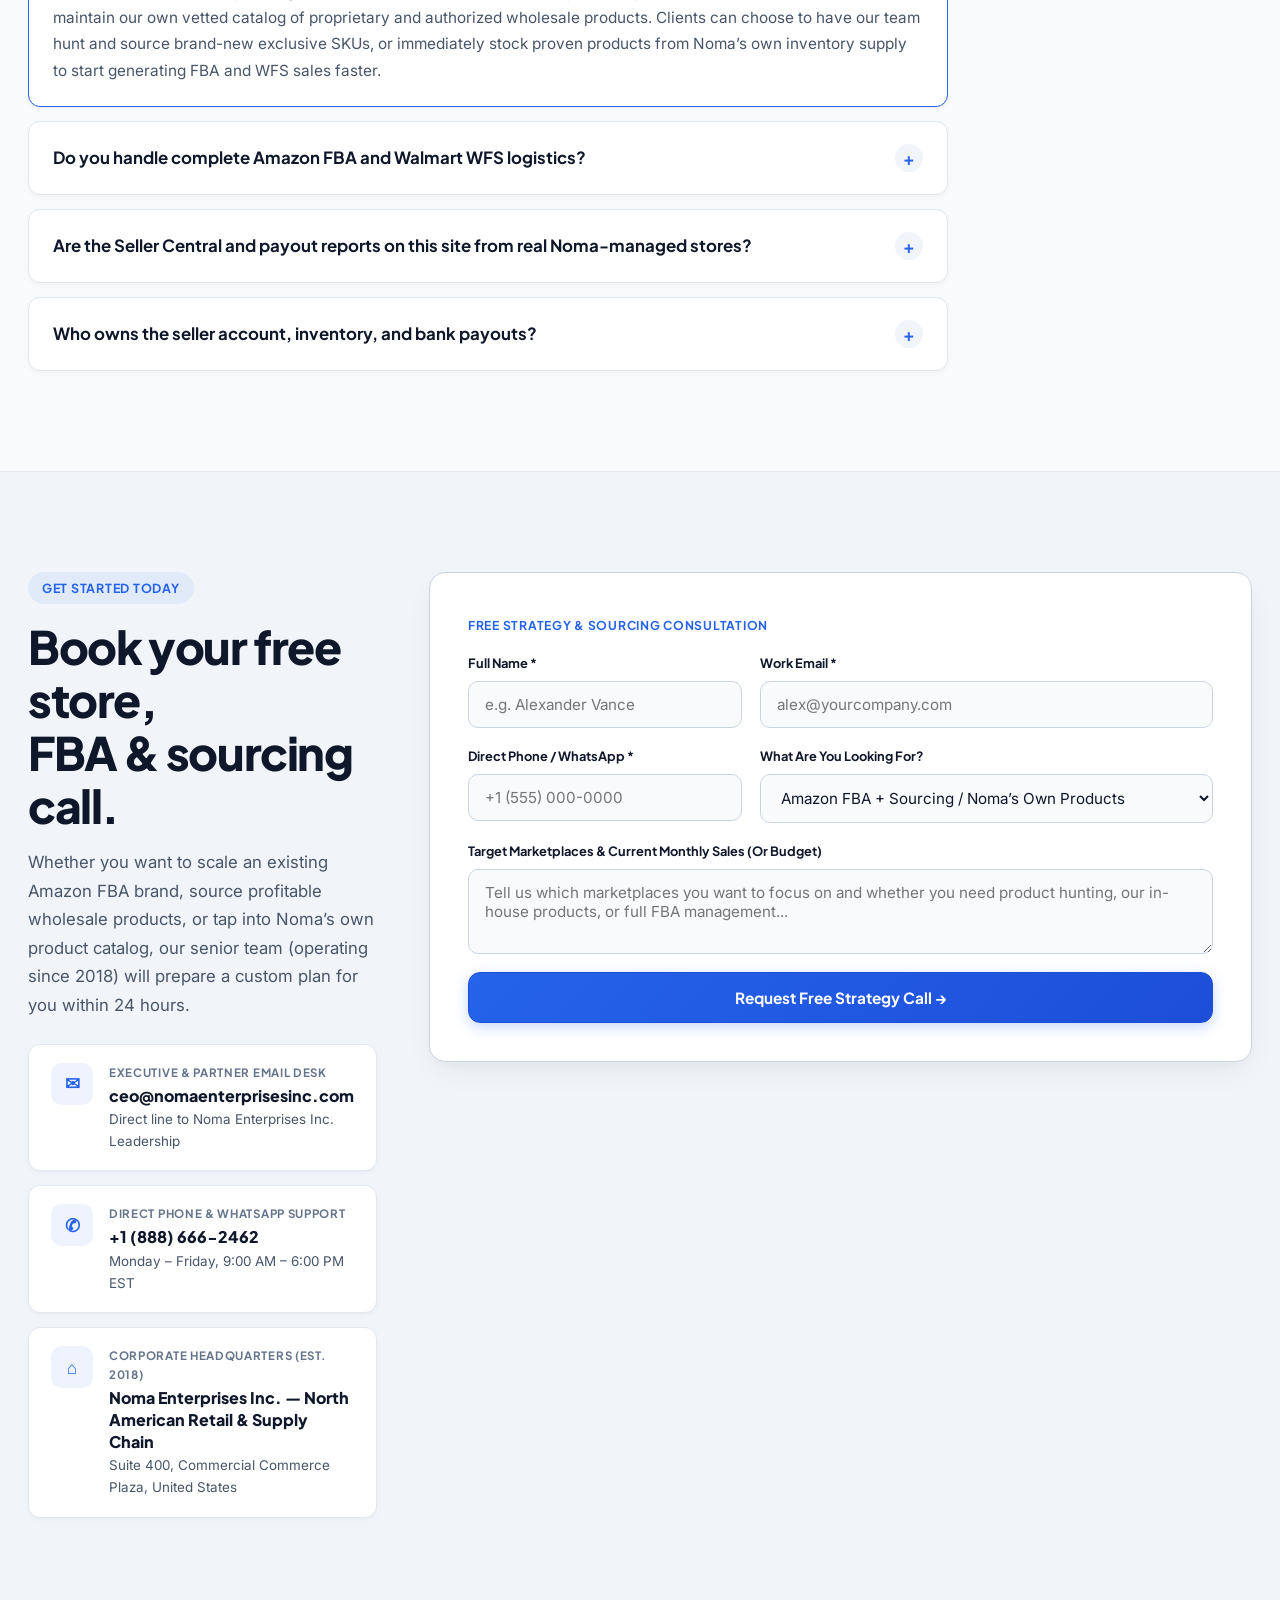
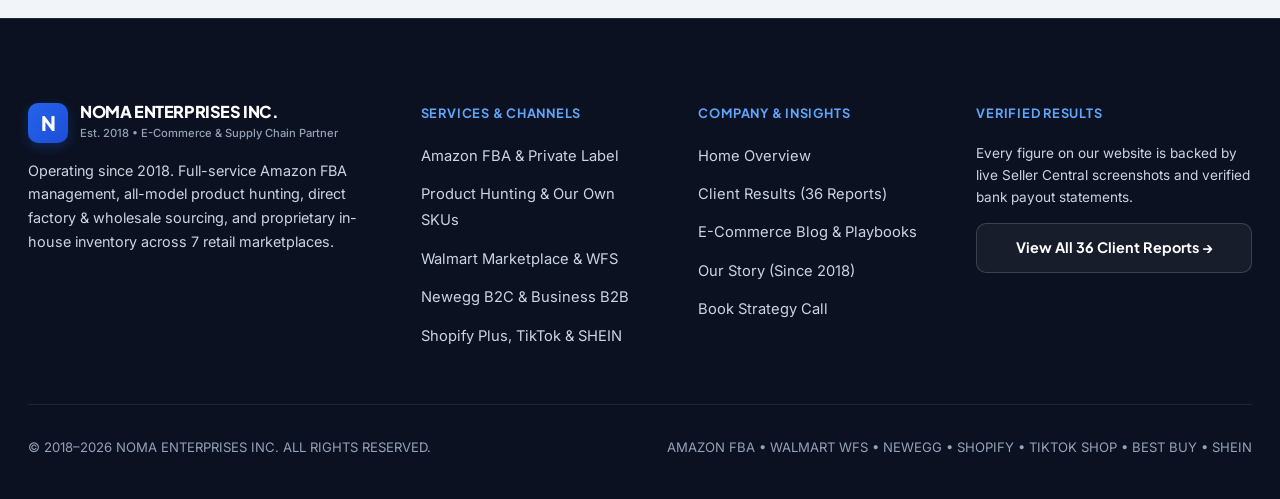
==== commit bab5d829: "Connect contact forms to ceo@nomaenterprisesinc.com via FormSubmit" ====
--- a/index.html
+++ b/index.html
@@ -833,9 +833,9 @@
             <div class="contact-info-card">
               <div class="contact-info-icon">✉</div>
               <div>
-                <div class="contact-info-label">Corporate Email Desk</div>
-                <div class="contact-info-value">partners@nomaenterprises.com</div>
-                <div class="contact-info-sub">General Inquiries: hello@nomaenterprises.com</div>
+                <div class="contact-info-label">Executive &amp; Partner Email Desk</div>
+                <div class="contact-info-value"><a href="mailto:ceo@nomaenterprisesinc.com">ceo@nomaenterprisesinc.com</a></div>
+                <div class="contact-info-sub">Direct line to Noma Enterprises Inc. Leadership</div>
               </div>
             </div>
 
@@ -861,37 +861,42 @@
 
         <div style="background:var(--bg-card-light); border:1px solid var(--border-light-strong); padding:38px; border-radius:var(--radius-md); box-shadow:var(--shadow-md);">
           <div class="mono-tag" style="color:var(--accent-klein); margin-bottom:18px;">FREE STRATEGY &amp; SOURCING CONSULTATION</div>
-          <form class="noma-audit-form">
+          <form class="noma-audit-form" action="https://formsubmit.co/ceo@nomaenterprisesinc.com" method="POST">
+            <input type="hidden" name="_subject" value="New Strategy Call & Store Audit Request — Noma Enterprises Inc." />
+            <input type="hidden" name="_template" value="table" />
+            <input type="hidden" name="_captcha" value="false" />
+            <input type="text" name="_honey" style="display:none" />
             <div class="form-grid">
               <div class="form-group">
                 <label class="form-label">Full Name *</label>
-                <input type="text" class="form-input" placeholder="e.g. Alexander Vance" required />
+                <input type="text" name="Full_Name" class="form-input" placeholder="e.g. Alexander Vance" required />
               </div>
               <div class="form-group">
                 <label class="form-label">Work Email *</label>
-                <input type="email" class="form-input" placeholder="alex@yourcompany.com" required />
+                <input type="email" name="Email" class="form-input" placeholder="alex@yourcompany.com" required />
               </div>
               <div class="form-group">
                 <label class="form-label">Direct Phone / WhatsApp *</label>
-                <input type="tel" class="form-input" placeholder="+1 (555) 000-0000" required />
+                <input type="tel" name="Phone_WhatsApp" class="form-input" placeholder="+1 (555) 000-0000" required />
               </div>
               <div class="form-group">
                 <label class="form-label">What Are You Looking For?</label>
-                <select class="form-select">
-                  <option>Amazon FBA + Sourcing / Noma’s Own Products</option>
-                  <option>Scale Existing Amazon / Walmart Store</option>
-                  <option>Product Hunting &amp; Private Label Launch</option>
-                  <option>Multi-Channel Expansion (Walmart / Newegg / Best Buy)</option>
+                <select name="Service_Interest" class="form-select">
+                  <option value="Amazon FBA + Sourcing / Noma's Own Products">Amazon FBA + Sourcing / Noma’s Own Products</option>
+                  <option value="Scale Existing Amazon / Walmart Store">Scale Existing Amazon / Walmart Store</option>
+                  <option value="Product Hunting & Private Label Launch">Product Hunting &amp; Private Label Launch</option>
+                  <option value="Multi-Channel Expansion (Walmart / Newegg / Best Buy)">Multi-Channel Expansion (Walmart / Newegg / Best Buy)</option>
                 </select>
               </div>
               <div class="form-group full">
                 <label class="form-label">Target Marketplaces &amp; Current Monthly Sales (Or Budget)</label>
-                <textarea class="form-textarea" rows="3" placeholder="Tell us which marketplaces you want to focus on and whether you need product hunting, our in-house products, or full FBA management..."></textarea>
+                <textarea name="Project_Details" class="form-textarea" rows="3" placeholder="Tell us which marketplaces you want to focus on and whether you need product hunting, our in-house products, or full FBA management..." required></textarea>
               </div>
               <div class="form-group full">
                 <button type="submit" class="btn btn-klein btn-lg" style="width:100%;">Request Free Strategy Call →</button>
               </div>
             </div>
+            <div class="form-status-msg" style="display:none; margin-top:16px; padding:14px 18px; border-radius:10px; font-weight:600; font-size:0.9rem;"></div>
           </form>
         </div>
       </div>
